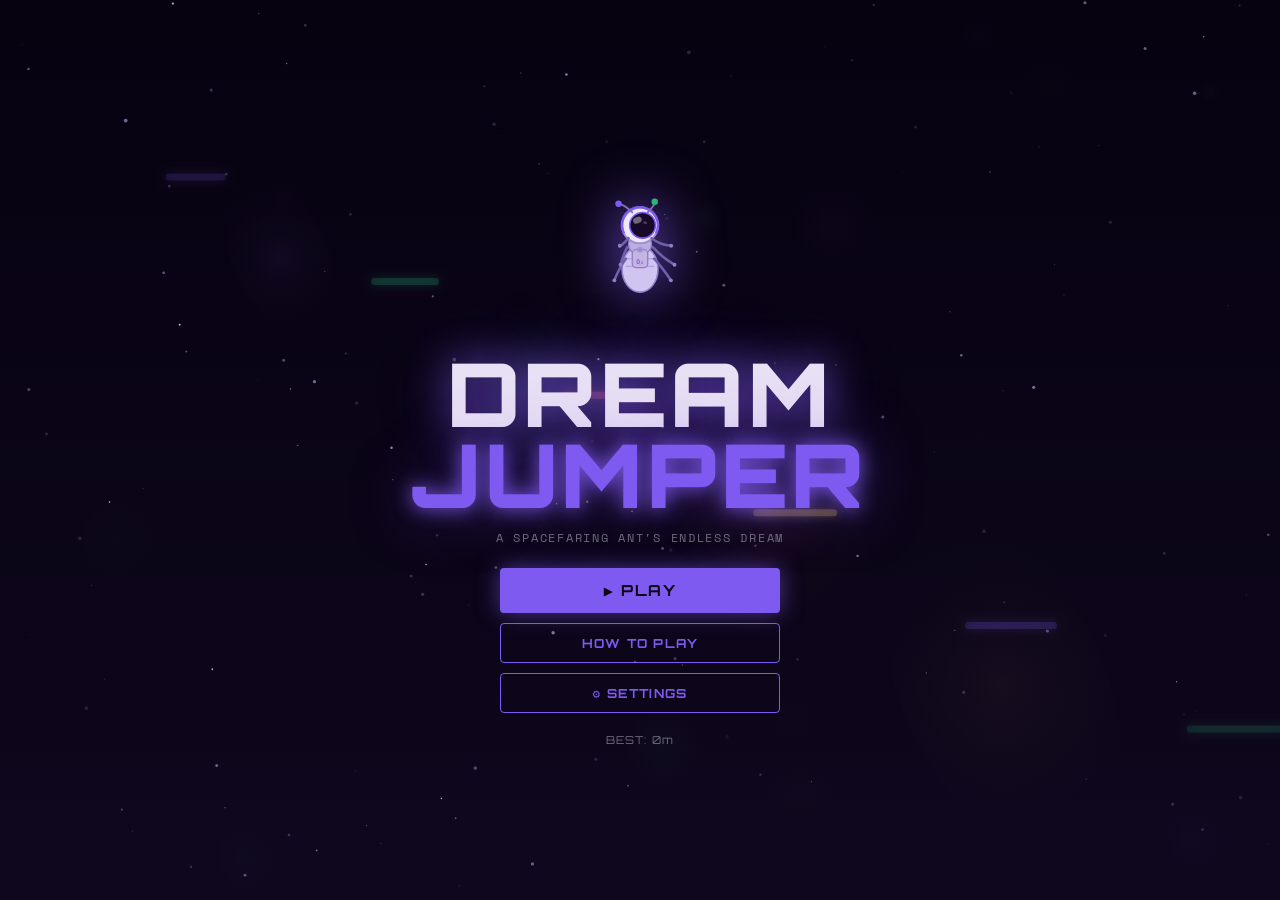
==== index.html @ a49acafc "added index Css and JS by dawinan and jhane" ====
<!DOCTYPE html>
<html lang="en">
<head>
  <meta charset="UTF-8" />
  <meta name="viewport" content="width=device-width, initial-scale=1.0" />
  <title>Dream Jumper</title>
  <link rel="preconnect" href="https://fonts.googleapis.com">
  <link rel="preconnect" href="https://fonts.gstatic.com" crossorigin>
  <link href="https://fonts.googleapis.com/css2?family=Orbitron:wght@400;700;900&family=Space+Mono:wght@400;700&display=swap" rel="stylesheet">
  <link rel="stylesheet" href="style.css">
</head>

<body>
  <!-- TITLE SCREEN -->
  <div id="title-screen" class="screen active">
    <canvas id="title-bg-canvas" class="bg-canvas"></canvas>
    <div class="title-content">
      <div class="ant-logo"><canvas id="logo-canvas" width="180" height="180"></canvas></div>
      <h1 class="game-title">DREAM<br><span>JUMPER</span></h1>
      <p class="subtitle">A spacefaring ant's endless dream</p>
      <div class="menu-btns">
        <button class="btn-play" id="btn-play">&#9654; PLAY</button>
        <button class="btn-secondary" id="btn-how">HOW TO PLAY</button>
        <button class="btn-secondary" id="btn-settings-title">&#9881; SETTINGS</button>
      </div>
      <div class="high-score-display">BEST: <span id="title-best">0</span>m</div>
    </div>
  </div>

  <!-- HOW TO PLAY -->
  <div id="how-screen" class="screen">
    <canvas class="bg-canvas" id="how-bg-canvas"></canvas>
    <div class="how-content">
      <h2>HOW TO PLAY</h2>
      <div class="instructions">
        <div class="inst-item"><span class="inst-key" id="display-left">&#8592; / A</span><span>Move Left</span></div>
        <div class="inst-item"><span class="inst-key" id="display-right">&#8594; / D</span><span>Move Right</span></div>
        <div class="inst-item"><span class="inst-key">AUTO</span><span>Bounces automatically on landing!</span></div>
        <div class="inst-sep">PLATFORMS</div>
        <div class="inst-plat dream-plat"><div class="plat-demo"></div><span>Normal &mdash; standard jump</span></div>
        <div class="inst-plat nightmare-plat"><div class="plat-demo"></div><span>Nightmare &mdash; disappears on land!</span></div>
        <div class="inst-plat glitch-plat"><div class="plat-demo"></div><span>Glitch &mdash; warps gravity!</span></div>
        <div class="inst-sep">PICK-UP ITEMS (floating above platforms)</div>
        <div class="inst-item"><span class="item-badge star-badge">&#9733; STAR</span><span>Massive bounce boost</span></div>
        <div class="inst-item"><span class="item-badge zap-badge">&#9889; ZAP</span><span>Shield from next glitch</span></div>
        <div class="inst-sep warn">&#9888; Beware the Shadow Boss below!</div>
      </div>
      <button class="btn-play" id="btn-back">&#8592; BACK</button>
    </div>
  </div>

  <!-- SETTINGS -->
  <div id="settings-screen" class="screen">
    <canvas class="bg-canvas" id="settings-bg-canvas"></canvas>
    <div class="settings-content">
      <h2>&#9881; SETTINGS</h2>
      <div class="settings-section">
        <div class="settings-title">AUDIO</div>
        <div class="settings-row"><span>Sound Effects</span><label class="toggle-wrap"><input type="checkbox" id="sfx-toggle" checked><span class="toggle-slider"></span></label></div>
        <div class="settings-row"><span>Volume</span><input type="range" id="volume-slider" min="0" max="100" value="70" class="range-slider"><span class="range-val" id="volume-val">70%</span></div>
      </div>
      <div class="settings-section">
        <div class="settings-title">KEYBINDS <span class="kb-sub">(click a button, then press a key)</span></div>
        <div class="settings-row"><span>Move Left</span><button class="keybind-btn" id="kb-left" data-action="left">&#8592; / A</button></div>
        <div class="settings-row"><span>Move Right</span><button class="keybind-btn" id="kb-right" data-action="right">&#8594; / D</button></div>
        <p class="keybind-hint" id="keybind-hint"></p>
      </div>
      <div class="settings-btns">
        <button class="btn-play" id="btn-settings-back">&#8592; BACK</button>
        <button class="btn-secondary" id="btn-settings-reset">RESET DEFAULTS</button>
      </div>
    </div>
  </div>

  <!-- GAME SCREEN -->
  <div id="game-screen" class="screen">
    <div class="hud">
      <div class="hud-left"><div class="hud-label">HEIGHT</div><div class="hud-val" id="hud-height">0m</div></div>
      <div class="hud-right"><div class="hud-label">SCORE</div><div class="hud-val" id="hud-score">0</div></div>
    </div>
    <canvas id="game-canvas"></canvas>
    <div class="glitch-overlay" id="glitch-overlay"></div>
    <div class="boss-vignette" id="boss-vignette"></div>
    <div class="glitch-text" id="glitch-text">GLITCH!</div>
    <div class="gravity-indicator" id="gravity-indicator">&#8593; GRAVITY FLIPPED</div>
    <div class="countdown-overlay" id="countdown-overlay"><div class="countdown-num" id="countdown-num">3</div></div>
    <div class="pause-overlay" id="pause-overlay">
      <div class="pause-box">
        <div class="pause-title">PAUSED</div>
        <button class="btn-play" id="btn-resume">&#9654; RESUME</button>
        <button class="btn-secondary" id="btn-pause-settings">&#9881; SETTINGS</button>
        <button class="btn-secondary" id="btn-pause-menu">&#8962; MAIN MENU</button>
      </div>
    </div>
    <button class="pause-btn" id="btn-pause">&#10073;&#10073;</button>
  </div>

  <!-- GAME OVER -->
  <div id="gameover-screen" class="screen">
    <canvas class="bg-canvas" id="go-bg-canvas"></canvas>
    <div class="gameover-content">
      <div class="go-ant-wrap"><canvas id="go-canvas" width="160" height="160"></canvas></div>
      <h2 class="go-title">CAUGHT!</h2>
      <p class="go-sub">The Shadow swallowed your dream</p>
      <div class="go-stats">
        <div class="go-stat"><div class="go-stat-label">HEIGHT</div><div class="go-stat-val" id="go-height">0m</div></div>
        <div class="go-stat"><div class="go-stat-label">SCORE</div><div class="go-stat-val" id="go-score">0</div></div>
        <div class="go-stat"><div class="go-stat-label">BEST</div><div class="go-stat-val" id="go-best">0m</div></div>
      </div>
      <div class="go-btns">
        <button class="btn-play" id="btn-retry">&#8635; RETRY</button>
        <button class="btn-secondary" id="btn-menu">&#8962; MENU</button>
      </div>
    </div>
  </div>
  
  <script src="game.js"></script>
</body>
</html>
---- style.css ----
/* DREAM JUMPER — style.css (Desktop Only) */

:root {
  --col-bg: #0a0614;
  --col-accent: #7f5af0;
  --col-accent2: #2cb67d;
  --col-coral: #ff6b6b;
  --col-amber: #ffd166;
  --col-text: #e8e0f5;
  --col-muted: #6e6a80;
  --col-dream: #7f5af0;
  --col-nightmare: #ff6b6b;
  --col-glitch: #ffd166;
  --font-display: 'Orbitron', monospace;
  --font-mono: 'Space Mono', monospace;
}

*,
*::before,
*::after {
  box-sizing: border-box;
  margin: 0;
  padding: 0;
}

html,
body {
  width: 100%;
  height: 100%;
  overflow: hidden;
  background: var(--col-bg);
  color: var(--col-text);
  font-family: var(--font-mono);
  user-select: none;
}

/* ── SCREENS ─────────────────────────────── */

.screen {
  position: fixed;
  inset: 0;
  display: flex;
  align-items: center;
  justify-content: center;
  opacity: 0;
  pointer-events: none;
  transition: opacity 0.35s ease;
  z-index: 1;
}

.screen.active {
  opacity: 1;
  pointer-events: all;
}

.bg-canvas {
  position: absolute;
  inset: 0;
  width: 100%;
  height: 100%;
  display: block;
  z-index: 0;
}

/* ── TITLE SCREEN ────────────────────────── */

.title-content {
  position: relative;
  z-index: 2;
  display: flex;
  flex-direction: column;
  align-items: center;
  gap: 14px;
  text-align: center;
  padding: 2rem;
}

.ant-logo {
  filter: drop-shadow(0 0 28px rgba(127, 90, 240, 0.9));
  animation: float 3s ease-in-out infinite;
}

.game-title {
  font-family: var(--font-display);
  font-size: clamp(3rem, 8vw, 5.5rem);
  font-weight: 900;
  line-height: 0.92;
  letter-spacing: 0.04em;
  color: var(--col-text);
  text-shadow: 0 0 40px rgba(127, 90, 240, 0.8), 0 0 80px rgba(127, 90, 240, 0.3);
}

.game-title span {
  color: var(--col-accent);
  text-shadow: 0 0 20px rgba(127, 90, 240, 1), 0 0 60px rgba(127, 90, 240, 0.5);
}

.subtitle {
  font-size: 0.72rem;
  color: var(--col-muted);
  letter-spacing: 0.15em;
  text-transform: uppercase;
}

.menu-btns {
  display: flex;
  flex-direction: column;
  gap: 10px;
  margin-top: 8px;
  width: 100%;
  max-width: 280px;
}

.high-score-display {
  font-family: var(--font-display);
  font-size: 0.68rem;
  color: var(--col-muted);
  letter-spacing: 0.1em;
  margin-top: 6px;
}

/* ── BUTTONS ─────────────────────────────── */

.btn-play {
  font-family: var(--font-display);
  font-size: 0.95rem;
  font-weight: 700;
  letter-spacing: 0.1em;
  color: var(--col-bg);
  background: var(--col-accent);
  border: none;
  border-radius: 4px;
  padding: 13px 32px;
  cursor: pointer;
  transition: all 0.18s ease;
  box-shadow: 0 0 22px rgba(127, 90, 240, 0.55);
}

.btn-play:hover {
  background: #9b77ff;
  transform: translateY(-2px);
  box-shadow: 0 0 36px rgba(127, 90, 240, 0.85);
}

.btn-play:active {
  transform: scale(0.97);
}

.btn-secondary {
  font-family: var(--font-display);
  font-size: 0.78rem;
  font-weight: 700;
  letter-spacing: 0.1em;
  color: var(--col-accent);
  background: transparent;
  border: 1.5px solid var(--col-accent);
  border-radius: 4px;
  padding: 11px 32px;
  cursor: pointer;
  transition: all 0.18s ease;
}

.btn-secondary:hover {
  background: rgba(127, 90, 240, 0.14);
  transform: translateY(-1px);
}

.btn-secondary:active {
  transform: scale(0.97);
}

/* ── HOW TO PLAY ─────────────────────────── */

.how-content {
  position: relative;
  z-index: 2;
  display: flex;
  flex-direction: column;
  align-items: center;
  gap: 16px;
  padding: 2rem;
  max-width: 440px;
  width: 100%;
}

.how-content h2 {
  font-family: var(--font-display);
  font-size: 1.4rem;
  letter-spacing: 0.1em;
  color: var(--col-accent);
}

.instructions {
  width: 100%;
  background: rgba(255, 255, 255, 0.04);
  border: 1px solid rgba(127, 90, 240, 0.2);
  border-radius: 8px;
  padding: 1.1rem;
  display: flex;
  flex-direction: column;
  gap: 9px;
}

.inst-item {
  display: flex;
  align-items: center;
  gap: 12px;
  font-size: 0.82rem;
  color: var(--col-text);
}

.inst-key {
  font-family: var(--font-display);
  font-size: 0.65rem;
  background: rgba(127, 90, 240, 0.2);
  border: 1px solid var(--col-accent);
  border-radius: 3px;
  padding: 3px 8px;
  min-width: 60px;
  text-align: center;
  color: var(--col-accent);
}

.inst-sep {
  font-family: var(--font-display);
  font-size: 0.62rem;
  letter-spacing: 0.12em;
  color: var(--col-muted);
  text-align: center;
  margin: 2px 0;
}

.inst-sep.warn {
  color: var(--col-coral);
}

.inst-plat {
  display: flex;
  align-items: center;
  gap: 12px;
  font-size: 0.82rem;
}

.inst-plat .plat-demo {
  width: 50px;
  height: 8px;
  border-radius: 4px;
  flex-shrink: 0;
}

.dream-plat .plat-demo {
  background: var(--col-dream);
  box-shadow: 0 0 8px var(--col-dream);
}

.nightmare-plat .plat-demo {
  background: var(--col-nightmare);
  box-shadow: 0 0 8px var(--col-nightmare);
}

.glitch-plat .plat-demo {
  background: repeating-linear-gradient(
    90deg,
    var(--col-glitch) 0 7px,
    var(--col-nightmare) 7px 14px
  );
}

.item-badge {
  font-family: var(--font-display);
  font-size: 0.6rem;
  padding: 3px 8px;
  border-radius: 3px;
  min-width: 60px;
  text-align: center;
  font-weight: 700;
}

.star-badge {
  background: rgba(255, 209, 102, 0.2);
  color: var(--col-amber);
  border: 1px solid var(--col-amber);
}

.zap-badge {
  background: rgba(127, 90, 240, 0.2);
  color: var(--col-accent);
  border: 1px solid var(--col-accent);
}

/* ── SETTINGS ────────────────────────────── */

.settings-content {
  position: relative;
  z-index: 2;
  display: flex;
  flex-direction: column;
  align-items: center;
  gap: 18px;
  padding: 2rem;
  max-width: 500px;
  width: 100%;
  max-height: 95vh;
  overflow-y: auto;
}

.settings-content::-webkit-scrollbar {
  width: 4px;
}

.settings-content::-webkit-scrollbar-thumb {
  background: var(--col-accent);
  border-radius: 2px;
}

.settings-content h2 {
  font-family: var(--font-display);
  font-size: 1.4rem;
  letter-spacing: 0.1em;
  color: var(--col-accent);
}

.settings-section {
  width: 100%;
  background: rgba(255, 255, 255, 0.04);
  border: 1px solid rgba(127, 90, 240, 0.18);
  border-radius: 8px;
  padding: 1rem 1.2rem;
  display: flex;
  flex-direction: column;
  gap: 10px;
}

.settings-title {
  font-family: var(--font-display);
  font-size: 0.62rem;
  letter-spacing: 0.12em;
  color: var(--col-muted);
  margin-bottom: 2px;
}

.kb-sub {
  font-family: var(--font-mono);
  font-size: 0.55rem;
  color: var(--col-muted);
  margin-left: 8px;
  text-transform: none;
  letter-spacing: 0;
}

.settings-row {
  display: flex;
  align-items: center;
  justify-content: space-between;
  gap: 12px;
  font-size: 0.83rem;
}

.toggle-wrap {
  position: relative;
  width: 44px;
  height: 24px;
  cursor: pointer;
  flex-shrink: 0;
}

.toggle-wrap input {
  opacity: 0;
  width: 0;
  height: 0;
}

.toggle-slider {
  position: absolute;
  inset: 0;
  background: rgba(255, 255, 255, 0.12);
  border-radius: 12px;
  transition: background 0.2s;
}

.toggle-slider::before {
  content: '';
  position: absolute;
  width: 18px;
  height: 18px;
  left: 3px;
  top: 3px;
  background: #888;
  border-radius: 50%;
  transition: transform 0.2s, background 0.2s;
}

.toggle-wrap input:checked + .toggle-slider {
  background: rgba(127, 90, 240, 0.35);
}

.toggle-wrap input:checked + .toggle-slider::before {
  transform: translateX(20px);
  background: var(--col-accent);
}

.range-slider {
  flex: 1;
  height: 4px;
  cursor: pointer;
  accent-color: var(--col-accent);
}

.range-val {
  font-family: var(--font-display);
  font-size: 0.7rem;
  color: var(--col-accent);
  min-width: 36px;
  text-align: right;
}

.keybind-btn {
  font-family: var(--font-display);
  font-size: 0.7rem;
  font-weight: 700;
  color: var(--col-accent);
  background: rgba(127, 90, 240, 0.1);
  border: 1.5px solid var(--col-accent);
  border-radius: 4px;
  padding: 6px 16px;
  cursor: pointer;
  min-width: 110px;
  text-align: center;
  transition: all 0.15s;
}

.keybind-btn:hover {
  background: rgba(127, 90, 240, 0.22);
}

.keybind-btn.listening {
  background: rgba(255, 209, 102, 0.15);
  border-color: var(--col-amber);
  color: var(--col-amber);
  animation: pulse-btn 0.6s ease infinite;
}

.keybind-hint {
  font-size: 0.7rem;
  color: var(--col-amber);
  text-align: center;
  min-height: 18px;
}

.settings-btns {
  display: flex;
  gap: 10px;
  width: 100%;
}

.settings-btns .btn-play,
.settings-btns .btn-secondary {
  flex: 1;
}

/* ── GAME SCREEN ─────────────────────────── */

#game-screen {
  background: var(--col-bg);
  padding: 0;
  overflow: hidden;
  /* skip fade-in so countdown overlay is visible immediately */
  transition: none;
}

#game-canvas {
  position: absolute;
  inset: 0;
  width: 100%;
  height: 100%;
  display: block;
}

.hud {
  position: absolute;
  top: 0;
  left: 0;
  right: 0;
  z-index: 10;
  display: flex;
  align-items: center;
  justify-content: space-between;
  padding: 12px 20px 10px;
  background: linear-gradient(to bottom, rgba(10, 6, 20, 0.92) 0%, transparent 100%);
}

.hud-left,
.hud-right {
  display: flex;
  flex-direction: column;
  gap: 2px;
}

.hud-right {
  align-items: flex-end;
}

.hud-label {
  font-family: var(--font-display);
  font-size: 0.52rem;
  letter-spacing: 0.12em;
  color: var(--col-muted);
}

.hud-val {
  font-family: var(--font-display);
  font-size: 1.1rem;
  font-weight: 700;
  color: var(--col-text);
}



.glitch-overlay {
  position: absolute;
  inset: 0;
  z-index: 8;
  pointer-events: none;
  opacity: 0;
  background: repeating-linear-gradient(
    0deg,
    transparent,
    transparent 2px,
    rgba(255, 209, 102, 0.03) 2px,
    rgba(255, 209, 102, 0.03) 4px
  );
  transition: opacity 0.1s;
}

.glitch-overlay.active {
  opacity: 1;
  animation: glitch-scanlines 0.08s steps(1) infinite;
}

.boss-vignette {
  position: absolute;
  inset: 0;
  z-index: 7;
  pointer-events: none;
  opacity: 0;
  background: radial-gradient(ellipse at 50% 110%, rgba(255, 107, 107, 0.5) 0%, transparent 60%);
  transition: opacity 0.3s ease;
}

.glitch-text {
  position: absolute;
  top: 50%;
  left: 50%;
  transform: translate(-50%, -50%);
  font-family: var(--font-display);
  font-size: 2.2rem;
  font-weight: 900;
  color: var(--col-glitch);
  letter-spacing: 0.2em;
  z-index: 9;
  pointer-events: none;
  opacity: 0;
  text-shadow: 0 0 20px var(--col-glitch);
  transition: opacity 0.2s;
}

.glitch-text.show {
  opacity: 1;
  animation: glitch-jitter 0.15s ease infinite;
}

.gravity-indicator {
  position: absolute;
  top: 70px;
  left: 50%;
  transform: translateX(-50%);
  font-family: var(--font-display);
  font-size: 0.75rem;
  letter-spacing: 0.1em;
  color: var(--col-accent);
  z-index: 9;
  pointer-events: none;
  opacity: 0;
  background: rgba(127, 90, 240, 0.15);
  border: 1px solid rgba(127, 90, 240, 0.4);
  padding: 5px 14px;
  border-radius: 4px;
  transition: opacity 0.2s;
}

.gravity-indicator.show {
  opacity: 1;
}

/* ── COUNTDOWN ───────────────────────────── */

.countdown-overlay {
  position: absolute;
  inset: 0;
  z-index: 20;
  display: flex;
  align-items: center;
  justify-content: center;
  background: rgba(10, 6, 20, 0.75);
  opacity: 0;
  pointer-events: none;
  transition: opacity 0.3s;
}

.countdown-overlay.active {
  opacity: 1;
  pointer-events: all;
}

.countdown-num {
  font-family: var(--font-display);
  font-weight: 900;
  font-size: 14rem;
  color: var(--col-accent);
  text-shadow:
    0 0 60px rgba(127, 90, 240, 0.9),
    0 0 120px rgba(127, 90, 240, 0.4);
}

.countdown-num.pop {
  animation: countdown-pop 0.85s ease-out forwards;
}

/* ── PAUSE ───────────────────────────────── */

.pause-overlay {
  position: absolute;
  inset: 0;
  z-index: 25;
  display: flex;
  align-items: center;
  justify-content: center;
  background: rgba(10, 6, 20, 0.82);
  opacity: 0;
  pointer-events: none;
  transition: opacity 0.25s;
}

.pause-overlay.active {
  opacity: 1;
  pointer-events: all;
}

.pause-box {
  display: flex;
  flex-direction: column;
  align-items: center;
  gap: 12px;
  padding: 2.5rem;
  background: rgba(255, 255, 255, 0.04);
  border: 1px solid rgba(127, 90, 240, 0.25);
  border-radius: 12px;
  min-width: 260px;
}

.pause-title {
  font-family: var(--font-display);
  font-size: 2rem;
  font-weight: 900;
  color: var(--col-accent);
  letter-spacing: 0.12em;
  margin-bottom: 8px;
  text-shadow: 0 0 30px rgba(127, 90, 240, 0.7);
}

.pause-btn {
  position: absolute;
  top: 12px;
  right: 16px;
  z-index: 11;
  font-family: var(--font-display);
  font-size: 0.85rem;
  font-weight: 700;
  color: var(--col-muted);
  background: transparent;
  border: 1px solid rgba(255, 255, 255, 0.15);
  border-radius: 4px;
  padding: 6px 10px;
  cursor: pointer;
  transition: all 0.15s;
}

.pause-btn:hover {
  color: var(--col-text);
  border-color: var(--col-accent);
}

.pause-box .btn-play,
.pause-box .btn-secondary {
  width: 100%;
}

/* ── GAME OVER ───────────────────────────── */

.gameover-content {
  position: relative;
  z-index: 2;
  display: flex;
  flex-direction: column;
  align-items: center;
  gap: 12px;
  padding: 2rem;
  max-width: 360px;
  text-align: center;
}

.go-ant-wrap {
  filter: drop-shadow(0 0 20px rgba(255, 107, 107, 0.7));
  animation: float 2.5s ease-in-out infinite;
}

.go-title {
  font-family: var(--font-display);
  font-size: 2.4rem;
  font-weight: 900;
  letter-spacing: 0.08em;
  color: var(--col-coral);
  text-shadow: 0 0 30px rgba(255, 107, 107, 0.7);
}

.go-sub {
  font-size: 0.78rem;
  color: var(--col-muted);
  letter-spacing: 0.05em;
}

.go-stats {
  display: grid;
  grid-template-columns: repeat(3, 1fr);
  gap: 10px;
  width: 100%;
  margin: 6px 0;
}

.go-stat {
  background: rgba(255, 255, 255, 0.04);
  border: 1px solid rgba(127, 90, 240, 0.2);
  border-radius: 6px;
  padding: 10px 6px;
}

.go-stat-label {
  font-family: var(--font-display);
  font-size: 0.5rem;
  letter-spacing: 0.1em;
  color: var(--col-muted);
  margin-bottom: 4px;
}

.go-stat-val {
  font-family: var(--font-display);
  font-size: 1.15rem;
  font-weight: 700;
  color: var(--col-text);
}

.go-btns {
  display: flex;
  gap: 10px;
  width: 100%;
}

.go-btns .btn-play,
.go-btns .btn-secondary {
  flex: 1;
}

/* ── ANIMATIONS ──────────────────────────── */

@keyframes float {
  0%, 100% { transform: translateY(0); }
  50%       { transform: translateY(-10px); }
}

@keyframes glitch-scanlines {
  0%   { background-position: 0 0; }
  50%  { background-position: 0 4px; }
}

@keyframes glitch-jitter {
  0%   { transform: translate(-50%, -50%) skewX(0deg); }
  25%  { transform: translate(-48%, -50%) skewX(-3deg); }
  75%  { transform: translate(-52%, -50%) skewX(3deg); }
  100% { transform: translate(-50%, -50%) skewX(0deg); }
}

@keyframes countdown-pop {
  0%   { transform: scale(1.4); opacity: 1; }
  70%  { transform: scale(0.95); opacity: 1; }
  100% { transform: scale(0.8); opacity: 0; }
}

@keyframes pulse-btn {
  0%, 100% { opacity: 1; }
  50%       { opacity: 0.55; }
}
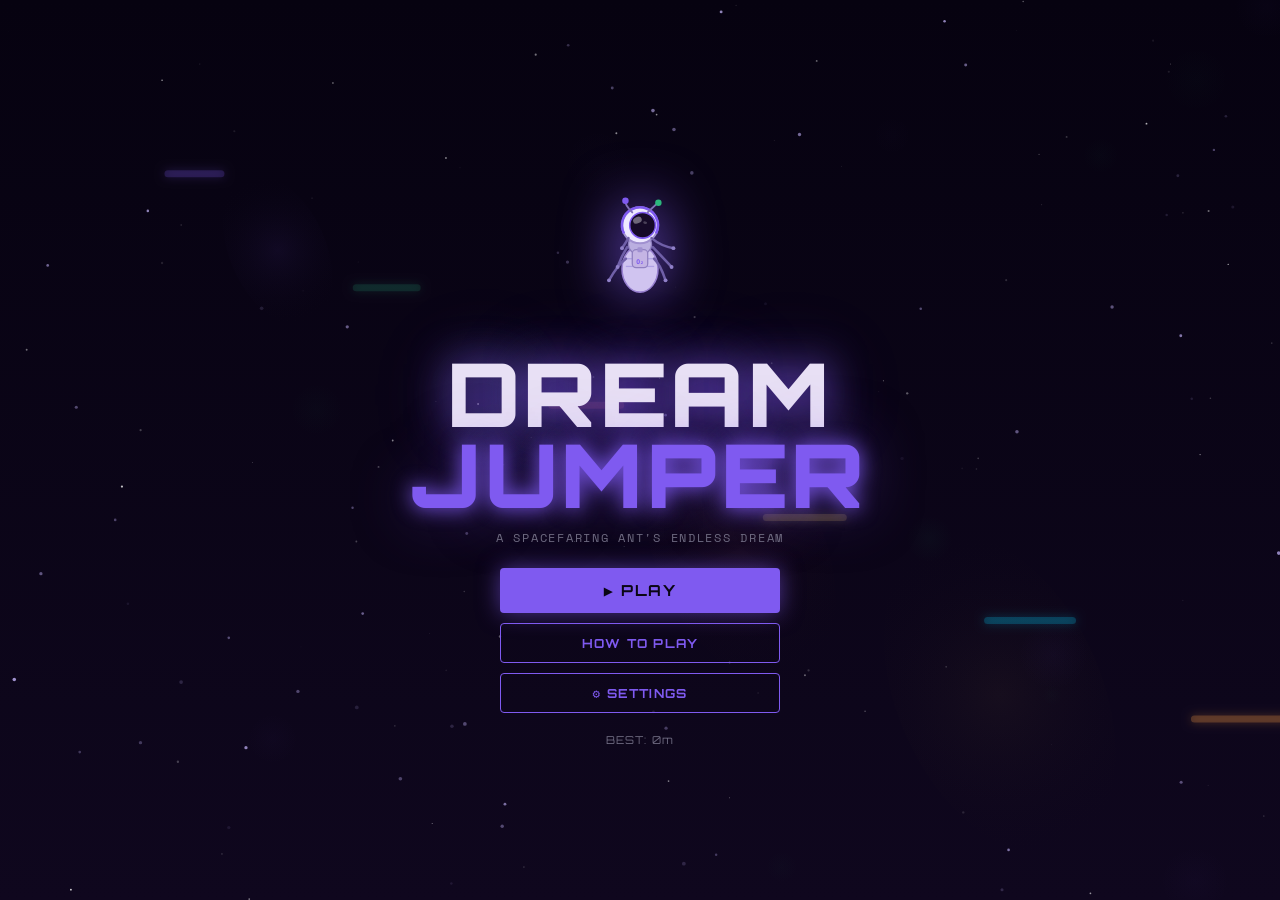
==== commit c38895de: "Updated files by Dawinan" ====
--- a/index.html
+++ b/index.html
@@ -40,9 +40,14 @@
         <div class="inst-plat dream-plat"><div class="plat-demo"></div><span>Normal &mdash; standard jump</span></div>
         <div class="inst-plat nightmare-plat"><div class="plat-demo"></div><span>Nightmare &mdash; disappears on land!</span></div>
         <div class="inst-plat glitch-plat"><div class="plat-demo"></div><span>Glitch &mdash; warps gravity!</span></div>
+        <div class="inst-plat moving-plat"><div class="plat-demo"></div><span>Moving &mdash; slides side to side</span></div>
+        <div class="inst-plat spring-plat"><div class="plat-demo"></div><span>Spring &mdash; mega bounce!</span></div>
+        <div class="inst-plat ice-plat"><div class="plat-demo"></div><span>Ice &mdash; slippery landing!</span></div>
         <div class="inst-sep">PICK-UP ITEMS (floating above platforms)</div>
         <div class="inst-item"><span class="item-badge star-badge">&#9733; STAR</span><span>Massive bounce boost</span></div>
         <div class="inst-item"><span class="item-badge zap-badge">&#9889; ZAP</span><span>Shield from next glitch</span></div>
+        <div class="inst-item"><span class="item-badge" style="background:rgba(255,107,107,0.2);color:#ff6b6b;border:1px solid #ff6b6b;">&#128293; BOOST</span><span>Speed boost for 5 seconds</span></div>
+        <div class="inst-item"><span class="item-badge" style="background:rgba(249,199,79,0.2);color:#f9c74f;border:1px solid #f9c74f;">&#36; COIN</span><span>+15 score, chain for combos!</span></div>
         <div class="inst-sep warn">&#9888; Beware the Shadow Boss below!</div>
       </div>
       <button class="btn-play" id="btn-back">&#8592; BACK</button>
--- a/style.css
+++ b/style.css
@@ -266,6 +266,27 @@
   );
 }
 
+.moving-plat .plat-demo {
+  background: #00d4ff;
+  box-shadow: 0 0 8px #00d4ff;
+  animation: slide-demo 1.5s ease-in-out infinite alternate;
+}
+
+.spring-plat .plat-demo {
+  background: #ff9f43;
+  box-shadow: 0 0 8px #ff9f43;
+}
+
+.ice-plat .plat-demo {
+  background: linear-gradient(90deg, #a8edea, #c8f8fc);
+  box-shadow: 0 0 8px #a8edea;
+}
+
+@keyframes slide-demo {
+  0%   { transform: translateX(-8px); }
+  100% { transform: translateX(8px); }
+}
+
 .item-badge {
   font-family: var(--font-display);
   font-size: 0.6rem;
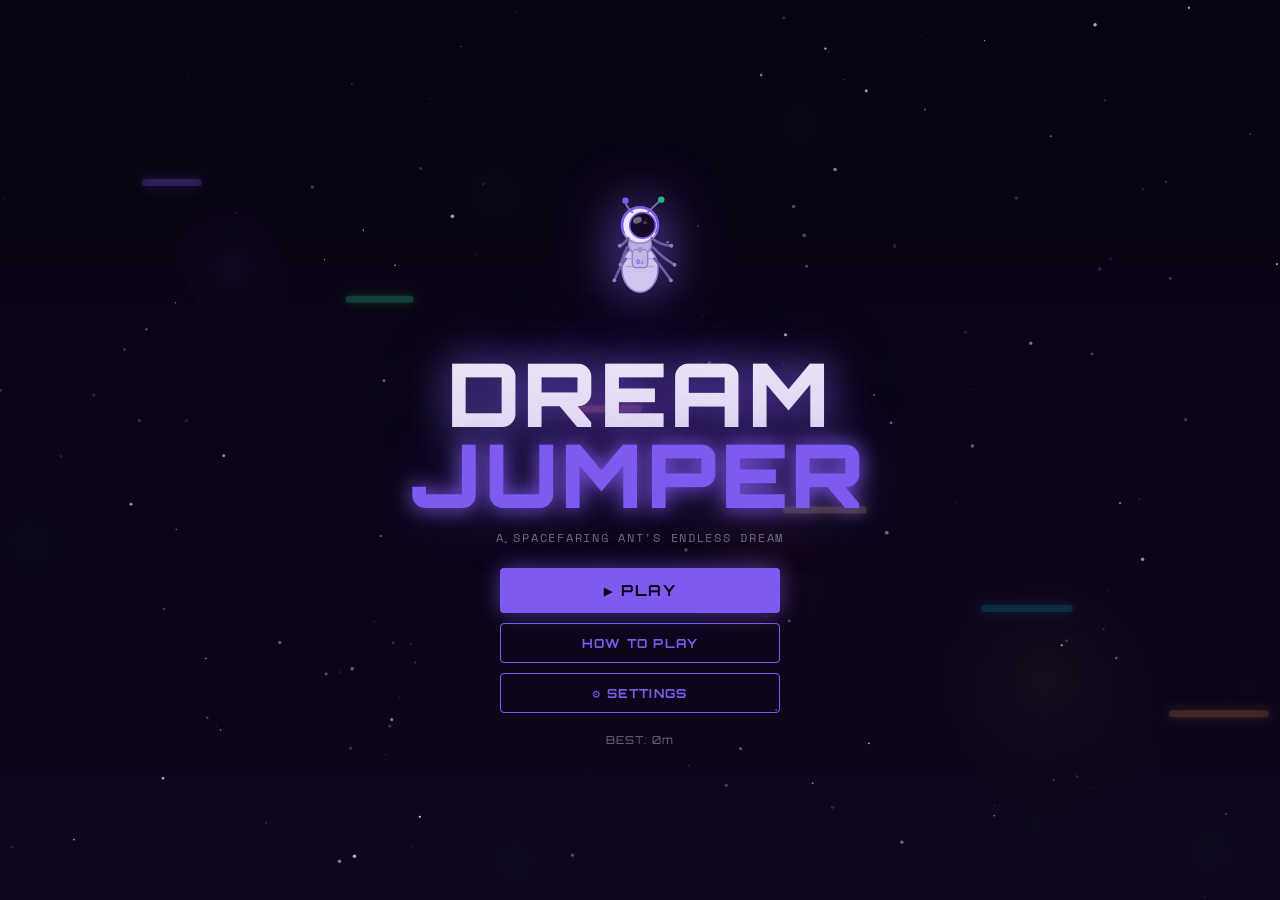
==== commit 90db50db: "Updated all Files by Dawinan and Sadicon" ====
--- a/index.html
+++ b/index.html
@@ -7,7 +7,7 @@
   <link rel="preconnect" href="https://fonts.googleapis.com">
   <link rel="preconnect" href="https://fonts.gstatic.com" crossorigin>
   <link href="https://fonts.googleapis.com/css2?family=Orbitron:wght@400;700;900&family=Space+Mono:wght@400;700&display=swap" rel="stylesheet">
-  <link rel="stylesheet" href="style.css">
+  <link rel="stylesheet" href="CSS/style.css">
 </head>
 
 <body>
@@ -118,7 +118,7 @@
       </div>
     </div>
   </div>
-  
-  <script src="game.js"></script>
+
+  <script src="JS/game.js"></script>
 </body>
 </html>
--- a/CSS/style.css
+++ b/CSS/style.css
@@ -0,0 +1,834 @@
+/* DREAM JUMPER — style.css (Desktop Only) */
+
+:root {
+  --col-bg: #0a0614;
+  --col-accent: #7f5af0;
+  --col-accent2: #2cb67d;
+  --col-coral: #ff6b6b;
+  --col-amber: #ffd166;
+  --col-text: #e8e0f5;
+  --col-muted: #6e6a80;
+  --col-dream: #7f5af0;
+  --col-nightmare: #ff6b6b;
+  --col-glitch: #ffd166;
+  --font-display: 'Orbitron', monospace;
+  --font-mono: 'Space Mono', monospace;
+}
+
+*,
+*::before,
+*::after {
+  box-sizing: border-box;
+  margin: 0;
+  padding: 0;
+}
+
+html,
+body {
+  width: 100%;
+  height: 100%;
+  overflow: hidden;
+  background: var(--col-bg);
+  color: var(--col-text);
+  font-family: var(--font-mono);
+  user-select: none;
+}
+
+/* ── SCREENS ─────────────────────────────── */
+
+.screen {
+  position: fixed;
+  inset: 0;
+  display: flex;
+  align-items: center;
+  justify-content: center;
+  opacity: 0;
+  pointer-events: none;
+  transition: opacity 0.35s ease;
+  z-index: 1;
+}
+
+.screen.active {
+  opacity: 1;
+  pointer-events: all;
+}
+
+.bg-canvas {
+  position: absolute;
+  inset: 0;
+  width: 100%;
+  height: 100%;
+  display: block;
+  z-index: 0;
+}
+
+/* ── TITLE SCREEN ────────────────────────── */
+
+.title-content {
+  position: relative;
+  z-index: 2;
+  display: flex;
+  flex-direction: column;
+  align-items: center;
+  gap: 14px;
+  text-align: center;
+  padding: 2rem;
+}
+
+.ant-logo {
+  filter: drop-shadow(0 0 28px rgba(127, 90, 240, 0.9));
+  animation: float 3s ease-in-out infinite;
+}
+
+.game-title {
+  font-family: var(--font-display);
+  font-size: clamp(3rem, 8vw, 5.5rem);
+  font-weight: 900;
+  line-height: 0.92;
+  letter-spacing: 0.04em;
+  color: var(--col-text);
+  text-shadow: 0 0 40px rgba(127, 90, 240, 0.8), 0 0 80px rgba(127, 90, 240, 0.3);
+}
+
+.game-title span {
+  color: var(--col-accent);
+  text-shadow: 0 0 20px rgba(127, 90, 240, 1), 0 0 60px rgba(127, 90, 240, 0.5);
+}
+
+.subtitle {
+  font-size: 0.72rem;
+  color: var(--col-muted);
+  letter-spacing: 0.15em;
+  text-transform: uppercase;
+}
+
+.menu-btns {
+  display: flex;
+  flex-direction: column;
+  gap: 10px;
+  margin-top: 8px;
+  width: 100%;
+  max-width: 280px;
+}
+
+.high-score-display {
+  font-family: var(--font-display);
+  font-size: 0.68rem;
+  color: var(--col-muted);
+  letter-spacing: 0.1em;
+  margin-top: 6px;
+}
+
+/* ── BUTTONS ─────────────────────────────── */
+
+.btn-play {
+  font-family: var(--font-display);
+  font-size: 0.95rem;
+  font-weight: 700;
+  letter-spacing: 0.1em;
+  color: var(--col-bg);
+  background: var(--col-accent);
+  border: none;
+  border-radius: 4px;
+  padding: 13px 32px;
+  cursor: pointer;
+  transition: all 0.18s ease;
+  box-shadow: 0 0 22px rgba(127, 90, 240, 0.55);
+}
+
+.btn-play:hover {
+  background: #9b77ff;
+  transform: translateY(-2px);
+  box-shadow: 0 0 36px rgba(127, 90, 240, 0.85);
+}
+
+.btn-play:active {
+  transform: scale(0.97);
+}
+
+.btn-secondary {
+  font-family: var(--font-display);
+  font-size: 0.78rem;
+  font-weight: 700;
+  letter-spacing: 0.1em;
+  color: var(--col-accent);
+  background: transparent;
+  border: 1.5px solid var(--col-accent);
+  border-radius: 4px;
+  padding: 11px 32px;
+  cursor: pointer;
+  transition: all 0.18s ease;
+}
+
+.btn-secondary:hover {
+  background: rgba(127, 90, 240, 0.14);
+  transform: translateY(-1px);
+}
+
+.btn-secondary:active {
+  transform: scale(0.97);
+}
+
+/* ── HOW TO PLAY ─────────────────────────── */
+
+.how-content {
+  position: relative;
+  z-index: 2;
+  display: flex;
+  flex-direction: column;
+  align-items: center;
+  gap: 16px;
+  padding: 2rem;
+  max-width: 440px;
+  width: 100%;
+}
+
+.how-content h2 {
+  font-family: var(--font-display);
+  font-size: 1.4rem;
+  letter-spacing: 0.1em;
+  color: var(--col-accent);
+}
+
+.instructions {
+  width: 100%;
+  background: rgba(255, 255, 255, 0.04);
+  border: 1px solid rgba(127, 90, 240, 0.2);
+  border-radius: 8px;
+  padding: 1.1rem;
+  display: flex;
+  flex-direction: column;
+  gap: 9px;
+}
+
+.inst-item {
+  display: flex;
+  align-items: center;
+  gap: 12px;
+  font-size: 0.82rem;
+  color: var(--col-text);
+}
+
+.inst-key {
+  font-family: var(--font-display);
+  font-size: 0.65rem;
+  background: rgba(127, 90, 240, 0.2);
+  border: 1px solid var(--col-accent);
+  border-radius: 3px;
+  padding: 3px 8px;
+  min-width: 60px;
+  text-align: center;
+  color: var(--col-accent);
+}
+
+.inst-sep {
+  font-family: var(--font-display);
+  font-size: 0.62rem;
+  letter-spacing: 0.12em;
+  color: var(--col-muted);
+  text-align: center;
+  margin: 2px 0;
+}
+
+.inst-sep.warn {
+  color: var(--col-coral);
+}
+
+.inst-plat {
+  display: flex;
+  align-items: center;
+  gap: 12px;
+  font-size: 0.82rem;
+}
+
+.inst-plat .plat-demo {
+  width: 50px;
+  height: 8px;
+  border-radius: 4px;
+  flex-shrink: 0;
+}
+
+.dream-plat .plat-demo {
+  background: var(--col-dream);
+  box-shadow: 0 0 8px var(--col-dream);
+}
+
+.nightmare-plat .plat-demo {
+  background: var(--col-nightmare);
+  box-shadow: 0 0 8px var(--col-nightmare);
+}
+
+.glitch-plat .plat-demo {
+  background: linear-gradient(180deg, #ffe066 0%, var(--col-glitch) 45%, #aa7700 100%);
+  box-shadow: 0 0 10px rgba(255, 209, 102, 0.7), 0 4px 8px rgba(0, 0, 0, 0.5);
+  position: relative;
+}
+.glitch-plat .plat-demo::after {
+  content: '';
+  position: absolute;
+  top: 1px;
+  left: 6px;
+  right: 6px;
+  height: 3px;
+  border-radius: 2px;
+  background: rgba(255, 255, 255, 0.38);
+}
+
+.moving-plat .plat-demo {
+  background: #00d4ff;
+  box-shadow: 0 0 8px #00d4ff;
+  animation: slide-demo 1.5s ease-in-out infinite alternate;
+}
+
+.spring-plat .plat-demo {
+  background: #ff9f43;
+  box-shadow: 0 0 8px #ff9f43;
+}
+
+.ice-plat .plat-demo {
+  background: linear-gradient(90deg, #a8edea, #c8f8fc);
+  box-shadow: 0 0 8px #a8edea;
+}
+
+@keyframes slide-demo {
+  0%   { transform: translateX(-8px); }
+  100% { transform: translateX(8px); }
+}
+
+.item-badge {
+  font-family: var(--font-display);
+  font-size: 0.6rem;
+  padding: 3px 8px;
+  border-radius: 3px;
+  min-width: 60px;
+  text-align: center;
+  font-weight: 700;
+}
+
+.star-badge {
+  background: rgba(255, 209, 102, 0.2);
+  color: var(--col-amber);
+  border: 1px solid var(--col-amber);
+}
+
+.zap-badge {
+  background: rgba(127, 90, 240, 0.2);
+  color: var(--col-accent);
+  border: 1px solid var(--col-accent);
+}
+
+/* ── SETTINGS ────────────────────────────── */
+
+.settings-content {
+  position: relative;
+  z-index: 2;
+  display: flex;
+  flex-direction: column;
+  align-items: center;
+  gap: 18px;
+  padding: 2rem;
+  max-width: 500px;
+  width: 100%;
+  max-height: 95vh;
+  overflow-y: auto;
+}
+
+.settings-content::-webkit-scrollbar {
+  width: 4px;
+}
+
+.settings-content::-webkit-scrollbar-thumb {
+  background: var(--col-accent);
+  border-radius: 2px;
+}
+
+.settings-content h2 {
+  font-family: var(--font-display);
+  font-size: 1.4rem;
+  letter-spacing: 0.1em;
+  color: var(--col-accent);
+}
+
+.settings-section {
+  width: 100%;
+  background: rgba(255, 255, 255, 0.04);
+  border: 1px solid rgba(127, 90, 240, 0.18);
+  border-radius: 8px;
+  padding: 1rem 1.2rem;
+  display: flex;
+  flex-direction: column;
+  gap: 10px;
+}
+
+.settings-title {
+  font-family: var(--font-display);
+  font-size: 0.62rem;
+  letter-spacing: 0.12em;
+  color: var(--col-muted);
+  margin-bottom: 2px;
+}
+
+.kb-sub {
+  font-family: var(--font-mono);
+  font-size: 0.55rem;
+  color: var(--col-muted);
+  margin-left: 8px;
+  text-transform: none;
+  letter-spacing: 0;
+}
+
+.settings-row {
+  display: flex;
+  align-items: center;
+  justify-content: space-between;
+  gap: 12px;
+  font-size: 0.83rem;
+}
+
+.toggle-wrap {
+  position: relative;
+  width: 44px;
+  height: 24px;
+  cursor: pointer;
+  flex-shrink: 0;
+}
+
+.toggle-wrap input {
+  opacity: 0;
+  width: 0;
+  height: 0;
+}
+
+.toggle-slider {
+  position: absolute;
+  inset: 0;
+  background: rgba(255, 255, 255, 0.12);
+  border-radius: 12px;
+  transition: background 0.2s;
+}
+
+.toggle-slider::before {
+  content: '';
+  position: absolute;
+  width: 18px;
+  height: 18px;
+  left: 3px;
+  top: 3px;
+  background: #888;
+  border-radius: 50%;
+  transition: transform 0.2s, background 0.2s;
+}
+
+.toggle-wrap input:checked + .toggle-slider {
+  background: rgba(127, 90, 240, 0.35);
+}
+
+.toggle-wrap input:checked + .toggle-slider::before {
+  transform: translateX(20px);
+  background: var(--col-accent);
+}
+
+.range-slider {
+  flex: 1;
+  height: 4px;
+  cursor: pointer;
+  accent-color: var(--col-accent);
+}
+
+.range-val {
+  font-family: var(--font-display);
+  font-size: 0.7rem;
+  color: var(--col-accent);
+  min-width: 36px;
+  text-align: right;
+}
+
+.keybind-btn {
+  font-family: var(--font-display);
+  font-size: 0.7rem;
+  font-weight: 700;
+  color: var(--col-accent);
+  background: rgba(127, 90, 240, 0.1);
+  border: 1.5px solid var(--col-accent);
+  border-radius: 4px;
+  padding: 6px 16px;
+  cursor: pointer;
+  min-width: 110px;
+  text-align: center;
+  transition: all 0.15s;
+}
+
+.keybind-btn:hover {
+  background: rgba(127, 90, 240, 0.22);
+}
+
+.keybind-btn.listening {
+  background: rgba(255, 209, 102, 0.15);
+  border-color: var(--col-amber);
+  color: var(--col-amber);
+  animation: pulse-btn 0.6s ease infinite;
+}
+
+.keybind-hint {
+  font-size: 0.7rem;
+  color: var(--col-amber);
+  text-align: center;
+  min-height: 18px;
+}
+
+.settings-btns {
+  display: flex;
+  gap: 10px;
+  width: 100%;
+}
+
+.settings-btns .btn-play,
+.settings-btns .btn-secondary {
+  flex: 1;
+}
+
+/* ── GAME SCREEN ─────────────────────────── */
+
+#game-screen {
+  background: var(--col-bg);
+  padding: 0;
+  overflow: hidden;
+  /* skip fade-in so countdown overlay is visible immediately */
+  transition: none;
+}
+
+#game-canvas {
+  position: absolute;
+  inset: 0;
+  width: 100%;
+  height: 100%;
+  display: block;
+}
+
+/* ── HUD ─────────────────────────────────── */
+/* FIX: Added right padding so SCORE doesn't overlap the pause button.
+   The pause button is ~52px wide + 16px right offset = ~68px needed.
+   We give the HUD 80px right padding to clear it comfortably. */
+.hud {
+  position: absolute;
+  top: 0;
+  left: 0;
+  right: 0;
+  z-index: 10;
+  display: flex;
+  align-items: center;
+  justify-content: space-between;
+  padding: 12px 80px 10px 20px; /* right padding increased from 20px → 80px */
+  background: linear-gradient(to bottom, rgba(10, 6, 20, 0.92) 0%, transparent 100%);
+}
+
+.hud-left,
+.hud-right {
+  display: flex;
+  flex-direction: column;
+  gap: 2px;
+}
+
+.hud-right {
+  align-items: flex-end;
+}
+
+.hud-label {
+  font-family: var(--font-display);
+  font-size: 0.52rem;
+  letter-spacing: 0.12em;
+  color: var(--col-muted);
+}
+
+.hud-val {
+  font-family: var(--font-display);
+  font-size: 1.1rem;
+  font-weight: 700;
+  color: var(--col-text);
+}
+
+.glitch-overlay {
+  position: absolute;
+  inset: 0;
+  z-index: 8;
+  pointer-events: none;
+  opacity: 0;
+  background: repeating-linear-gradient(
+    0deg,
+    transparent,
+    transparent 2px,
+    rgba(255, 209, 102, 0.03) 2px,
+    rgba(255, 209, 102, 0.03) 4px
+  );
+  transition: opacity 0.1s;
+}
+
+.glitch-overlay.active {
+  opacity: 1;
+  animation: glitch-scanlines 0.08s steps(1) infinite;
+}
+
+.boss-vignette {
+  position: absolute;
+  inset: 0;
+  z-index: 7;
+  pointer-events: none;
+  opacity: 0;
+  background: radial-gradient(ellipse at 50% 110%, rgba(255, 107, 107, 0.5) 0%, transparent 60%);
+  transition: opacity 0.3s ease;
+}
+
+.glitch-text {
+  position: absolute;
+  top: 50%;
+  left: 50%;
+  transform: translate(-50%, -50%);
+  font-family: var(--font-display);
+  font-size: 2.2rem;
+  font-weight: 900;
+  color: var(--col-glitch);
+  letter-spacing: 0.2em;
+  z-index: 9;
+  pointer-events: none;
+  opacity: 0;
+  text-shadow: 0 0 20px var(--col-glitch);
+  transition: opacity 0.2s;
+}
+
+.glitch-text.show {
+  opacity: 1;
+  animation: glitch-jitter 0.15s ease infinite;
+}
+
+.gravity-indicator {
+  position: absolute;
+  top: 70px;
+  left: 50%;
+  transform: translateX(-50%);
+  font-family: var(--font-display);
+  font-size: 0.75rem;
+  letter-spacing: 0.1em;
+  color: var(--col-accent);
+  z-index: 9;
+  pointer-events: none;
+  opacity: 0;
+  background: rgba(127, 90, 240, 0.15);
+  border: 1px solid rgba(127, 90, 240, 0.4);
+  padding: 5px 14px;
+  border-radius: 4px;
+  transition: opacity 0.2s;
+}
+
+.gravity-indicator.show {
+  opacity: 1;
+}
+
+/* ── COUNTDOWN ───────────────────────────── */
+
+.countdown-overlay {
+  position: absolute;
+  inset: 0;
+  z-index: 20;
+  display: flex;
+  align-items: center;
+  justify-content: center;
+  background: rgba(10, 6, 20, 0.75);
+  opacity: 0;
+  pointer-events: none;
+  transition: opacity 0.3s;
+}
+
+.countdown-overlay.active {
+  opacity: 1;
+  pointer-events: all;
+}
+
+.countdown-num {
+  font-family: var(--font-display);
+  font-weight: 900;
+  font-size: 14rem;
+  color: var(--col-accent);
+  text-shadow:
+    0 0 60px rgba(127, 90, 240, 0.9),
+    0 0 120px rgba(127, 90, 240, 0.4);
+}
+
+.countdown-num.pop {
+  animation: countdown-pop 0.85s ease-out forwards;
+}
+
+/* ── PAUSE ───────────────────────────────── */
+
+.pause-overlay {
+  position: absolute;
+  inset: 0;
+  z-index: 25;
+  display: flex;
+  align-items: center;
+  justify-content: center;
+  background: rgba(10, 6, 20, 0.82);
+  opacity: 0;
+  pointer-events: none;
+  transition: opacity 0.25s;
+}
+
+.pause-overlay.active {
+  opacity: 1;
+  pointer-events: all;
+}
+
+.pause-box {
+  display: flex;
+  flex-direction: column;
+  align-items: center;
+  gap: 12px;
+  padding: 2.5rem;
+  background: rgba(255, 255, 255, 0.04);
+  border: 1px solid rgba(127, 90, 240, 0.25);
+  border-radius: 12px;
+  min-width: 260px;
+}
+
+.pause-title {
+  font-family: var(--font-display);
+  font-size: 2rem;
+  font-weight: 900;
+  color: var(--col-accent);
+  letter-spacing: 0.12em;
+  margin-bottom: 8px;
+  text-shadow: 0 0 30px rgba(127, 90, 240, 0.7);
+}
+
+/* FIX: Pause button repositioned to top-center to avoid overlapping
+   the SCORE display which sits in the top-right of the HUD. */
+.pause-btn {
+  position: absolute;
+  top: 12px;
+  right: 16px;   /* stays right, but HUD now has right padding to clear it */
+  z-index: 11;
+  font-family: var(--font-display);
+  font-size: 0.85rem;
+  font-weight: 700;
+  color: var(--col-muted);
+  background: transparent;
+  border: 1px solid rgba(255, 255, 255, 0.15);
+  border-radius: 4px;
+  padding: 6px 10px;
+  cursor: pointer;
+  transition: all 0.15s;
+}
+
+.pause-btn:hover {
+  color: var(--col-text);
+  border-color: var(--col-accent);
+}
+
+.pause-box .btn-play,
+.pause-box .btn-secondary {
+  width: 100%;
+}
+
+/* ── GAME OVER ───────────────────────────── */
+
+.gameover-content {
+  position: relative;
+  z-index: 2;
+  display: flex;
+  flex-direction: column;
+  align-items: center;
+  gap: 12px;
+  padding: 2rem;
+  max-width: 360px;
+  text-align: center;
+}
+
+.go-ant-wrap {
+  filter: drop-shadow(0 0 20px rgba(255, 107, 107, 0.7));
+  animation: float 2.5s ease-in-out infinite;
+}
+
+.go-title {
+  font-family: var(--font-display);
+  font-size: 2.4rem;
+  font-weight: 900;
+  letter-spacing: 0.08em;
+  color: var(--col-coral);
+  text-shadow: 0 0 30px rgba(255, 107, 107, 0.7);
+}
+
+.go-sub {
+  font-size: 0.78rem;
+  color: var(--col-muted);
+  letter-spacing: 0.05em;
+}
+
+.go-stats {
+  display: grid;
+  grid-template-columns: repeat(3, 1fr);
+  gap: 10px;
+  width: 100%;
+  margin: 6px 0;
+}
+
+.go-stat {
+  background: rgba(255, 255, 255, 0.04);
+  border: 1px solid rgba(127, 90, 240, 0.2);
+  border-radius: 6px;
+  padding: 10px 6px;
+}
+
+.go-stat-label {
+  font-family: var(--font-display);
+  font-size: 0.5rem;
+  letter-spacing: 0.1em;
+  color: var(--col-muted);
+  margin-bottom: 4px;
+}
+
+.go-stat-val {
+  font-family: var(--font-display);
+  font-size: 1.15rem;
+  font-weight: 700;
+  color: var(--col-text);
+}
+
+.go-btns {
+  display: flex;
+  gap: 10px;
+  width: 100%;
+}
+
+.go-btns .btn-play,
+.go-btns .btn-secondary {
+  flex: 1;
+}
+
+/* ── ANIMATIONS ──────────────────────────── */
+
+@keyframes float {
+  0%, 100% { transform: translateY(0); }
+  50%       { transform: translateY(-10px); }
+}
+
+@keyframes glitch-scanlines {
+  0%   { background-position: 0 0; }
+  50%  { background-position: 0 4px; }
+}
+
+@keyframes glitch-jitter {
+  0%   { transform: translate(-50%, -50%) skewX(0deg); }
+  25%  { transform: translate(-48%, -50%) skewX(-3deg); }
+  75%  { transform: translate(-52%, -50%) skewX(3deg); }
+  100% { transform: translate(-50%, -50%) skewX(0deg); }
+}
+
+@keyframes countdown-pop {
+  0%   { transform: scale(1.4); opacity: 1; }
+  70%  { transform: scale(0.95); opacity: 1; }
+  100% { transform: scale(0.8); opacity: 0; }
+}
+
+@keyframes pulse-btn {
+  0%, 100% { opacity: 1; }
+  50%       { opacity: 0.55; }
+}
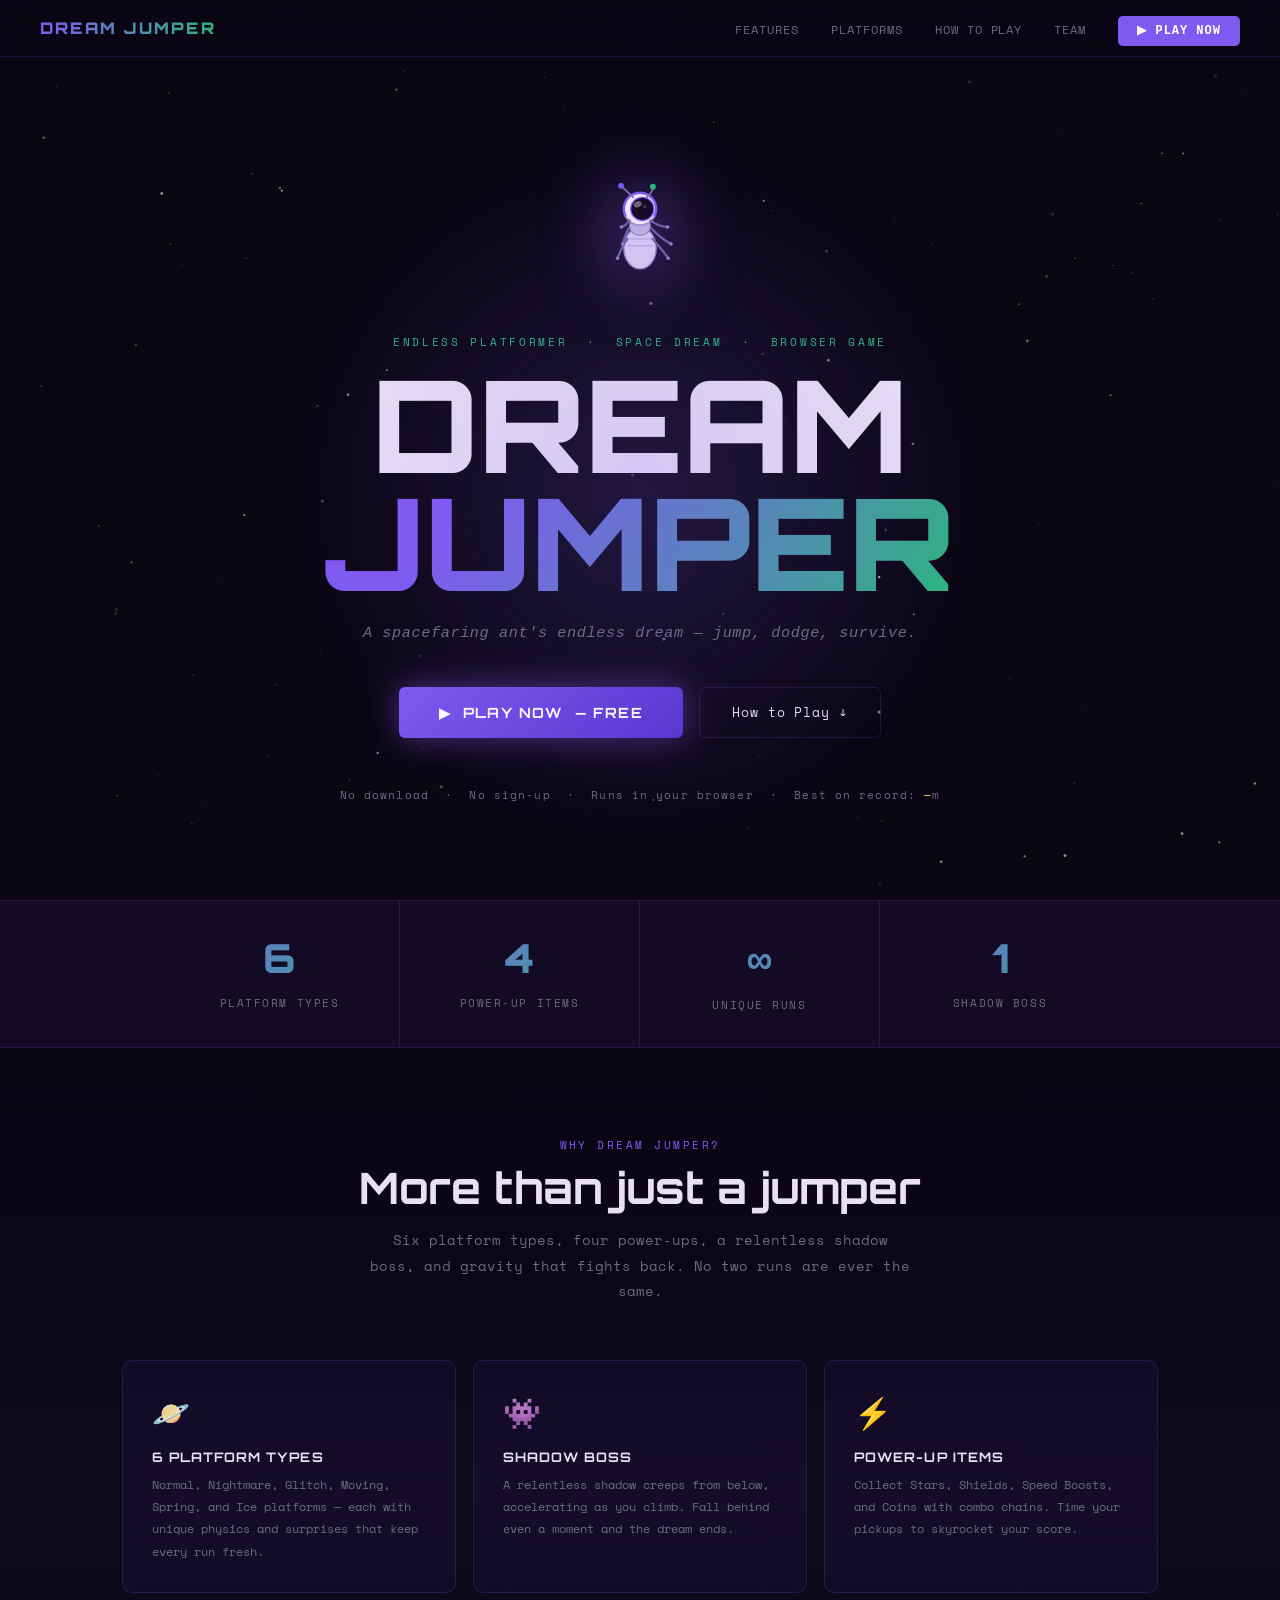
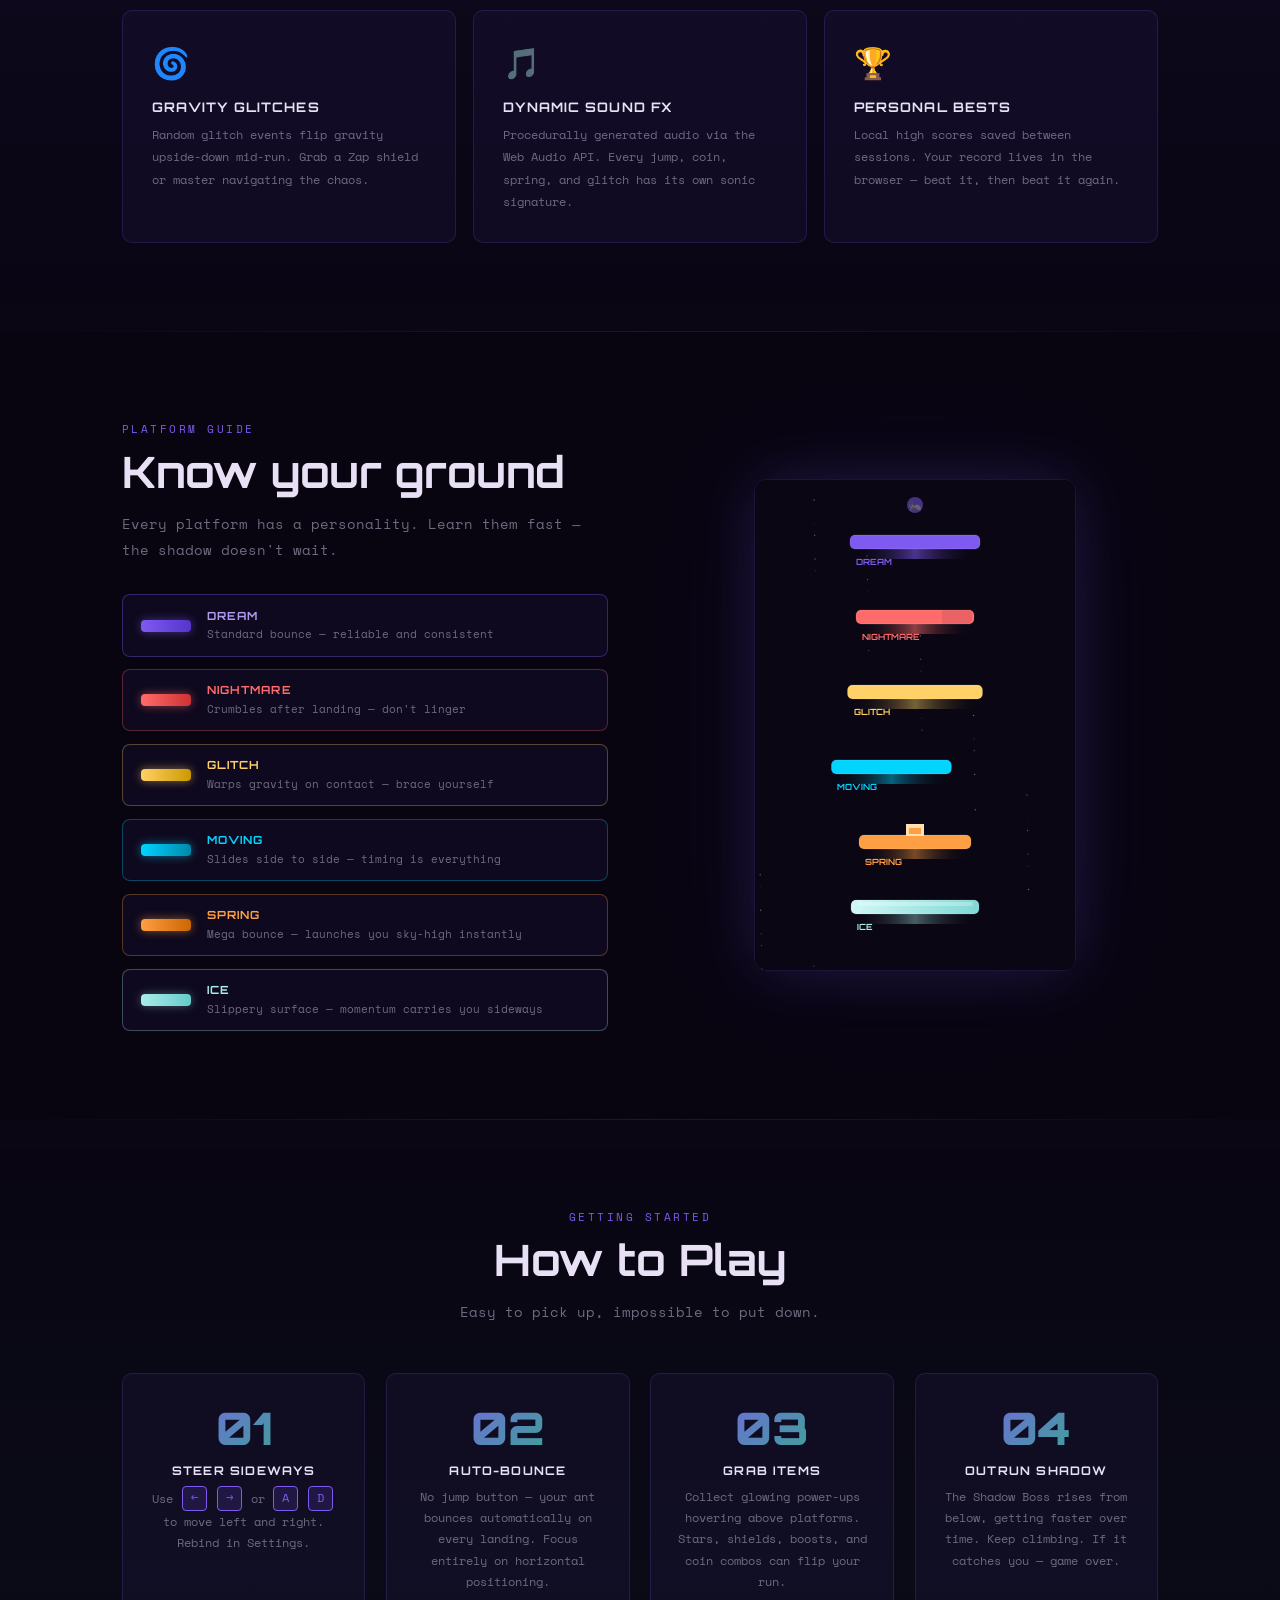
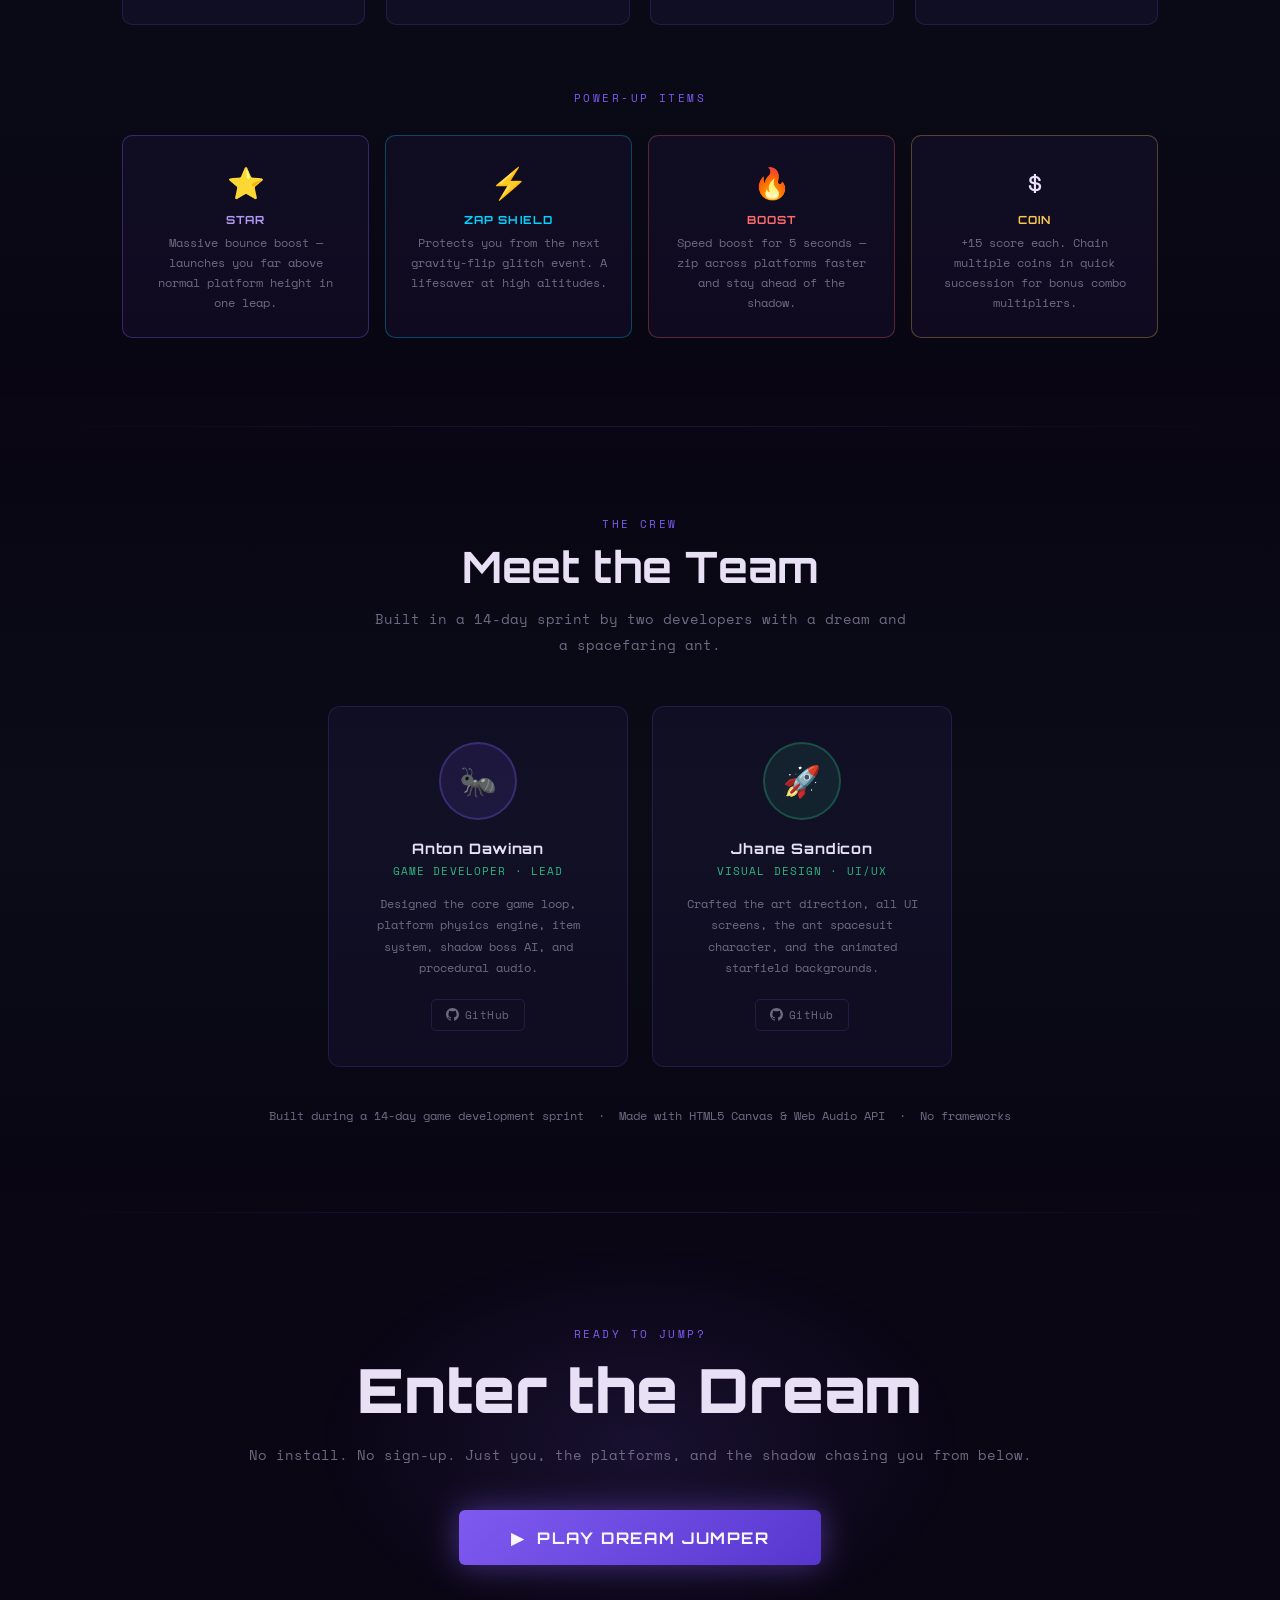
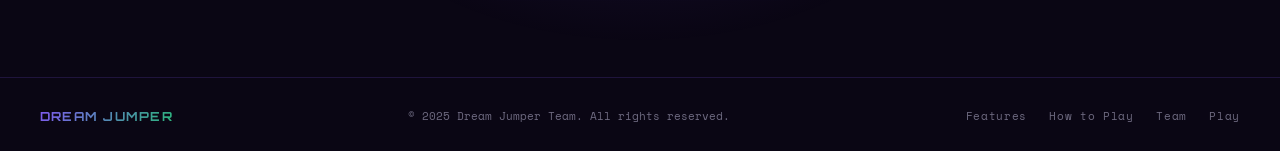
==== commit dc4a8633: "Updated Files by Dawinan and Sadicon" ====
--- a/index.html
+++ b/index.html
@@ -3,122 +3,273 @@
 <head>
   <meta charset="UTF-8" />
   <meta name="viewport" content="width=device-width, initial-scale=1.0" />
-  <title>Dream Jumper</title>
+  <title>Dream Jumper — A Spacefaring Ant's Endless Dream</title>
   <link rel="preconnect" href="https://fonts.googleapis.com">
   <link rel="preconnect" href="https://fonts.gstatic.com" crossorigin>
-  <link href="https://fonts.googleapis.com/css2?family=Orbitron:wght@400;700;900&family=Space+Mono:wght@400;700&display=swap" rel="stylesheet">
+  <link href="https://fonts.googleapis.com/css2?family=Orbitron:wght@400;700;900&family=Space+Mono:ital,wght@0,400;0,700;1,400&display=swap" rel="stylesheet">
   <link rel="stylesheet" href="CSS/style.css">
 </head>
-
 <body>
-  <!-- TITLE SCREEN -->
-  <div id="title-screen" class="screen active">
-    <canvas id="title-bg-canvas" class="bg-canvas"></canvas>
-    <div class="title-content">
-      <div class="ant-logo"><canvas id="logo-canvas" width="180" height="180"></canvas></div>
-      <h1 class="game-title">DREAM<br><span>JUMPER</span></h1>
-      <p class="subtitle">A spacefaring ant's endless dream</p>
-      <div class="menu-btns">
-        <button class="btn-play" id="btn-play">&#9654; PLAY</button>
-        <button class="btn-secondary" id="btn-how">HOW TO PLAY</button>
-        <button class="btn-secondary" id="btn-settings-title">&#9881; SETTINGS</button>
-      </div>
-      <div class="high-score-display">BEST: <span id="title-best">0</span>m</div>
-    </div>
-  </div>
-
-  <!-- HOW TO PLAY -->
-  <div id="how-screen" class="screen">
-    <canvas class="bg-canvas" id="how-bg-canvas"></canvas>
-    <div class="how-content">
-      <h2>HOW TO PLAY</h2>
-      <div class="instructions">
-        <div class="inst-item"><span class="inst-key" id="display-left">&#8592; / A</span><span>Move Left</span></div>
-        <div class="inst-item"><span class="inst-key" id="display-right">&#8594; / D</span><span>Move Right</span></div>
-        <div class="inst-item"><span class="inst-key">AUTO</span><span>Bounces automatically on landing!</span></div>
-        <div class="inst-sep">PLATFORMS</div>
-        <div class="inst-plat dream-plat"><div class="plat-demo"></div><span>Normal &mdash; standard jump</span></div>
-        <div class="inst-plat nightmare-plat"><div class="plat-demo"></div><span>Nightmare &mdash; disappears on land!</span></div>
-        <div class="inst-plat glitch-plat"><div class="plat-demo"></div><span>Glitch &mdash; warps gravity!</span></div>
-        <div class="inst-plat moving-plat"><div class="plat-demo"></div><span>Moving &mdash; slides side to side</span></div>
-        <div class="inst-plat spring-plat"><div class="plat-demo"></div><span>Spring &mdash; mega bounce!</span></div>
-        <div class="inst-plat ice-plat"><div class="plat-demo"></div><span>Ice &mdash; slippery landing!</span></div>
-        <div class="inst-sep">PICK-UP ITEMS (floating above platforms)</div>
-        <div class="inst-item"><span class="item-badge star-badge">&#9733; STAR</span><span>Massive bounce boost</span></div>
-        <div class="inst-item"><span class="item-badge zap-badge">&#9889; ZAP</span><span>Shield from next glitch</span></div>
-        <div class="inst-item"><span class="item-badge" style="background:rgba(255,107,107,0.2);color:#ff6b6b;border:1px solid #ff6b6b;">&#128293; BOOST</span><span>Speed boost for 5 seconds</span></div>
-        <div class="inst-item"><span class="item-badge" style="background:rgba(249,199,79,0.2);color:#f9c74f;border:1px solid #f9c74f;">&#36; COIN</span><span>+15 score, chain for combos!</span></div>
-        <div class="inst-sep warn">&#9888; Beware the Shadow Boss below!</div>
-      </div>
-      <button class="btn-play" id="btn-back">&#8592; BACK</button>
-    </div>
-  </div>
-
-  <!-- SETTINGS -->
-  <div id="settings-screen" class="screen">
-    <canvas class="bg-canvas" id="settings-bg-canvas"></canvas>
-    <div class="settings-content">
-      <h2>&#9881; SETTINGS</h2>
-      <div class="settings-section">
-        <div class="settings-title">AUDIO</div>
-        <div class="settings-row"><span>Sound Effects</span><label class="toggle-wrap"><input type="checkbox" id="sfx-toggle" checked><span class="toggle-slider"></span></label></div>
-        <div class="settings-row"><span>Volume</span><input type="range" id="volume-slider" min="0" max="100" value="70" class="range-slider"><span class="range-val" id="volume-val">70%</span></div>
-      </div>
-      <div class="settings-section">
-        <div class="settings-title">KEYBINDS <span class="kb-sub">(click a button, then press a key)</span></div>
-        <div class="settings-row"><span>Move Left</span><button class="keybind-btn" id="kb-left" data-action="left">&#8592; / A</button></div>
-        <div class="settings-row"><span>Move Right</span><button class="keybind-btn" id="kb-right" data-action="right">&#8594; / D</button></div>
-        <p class="keybind-hint" id="keybind-hint"></p>
-      </div>
-      <div class="settings-btns">
-        <button class="btn-play" id="btn-settings-back">&#8592; BACK</button>
-        <button class="btn-secondary" id="btn-settings-reset">RESET DEFAULTS</button>
-      </div>
-    </div>
-  </div>
-
-  <!-- GAME SCREEN -->
-  <div id="game-screen" class="screen">
-    <div class="hud">
-      <div class="hud-left"><div class="hud-label">HEIGHT</div><div class="hud-val" id="hud-height">0m</div></div>
-      <div class="hud-right"><div class="hud-label">SCORE</div><div class="hud-val" id="hud-score">0</div></div>
-    </div>
-    <canvas id="game-canvas"></canvas>
-    <div class="glitch-overlay" id="glitch-overlay"></div>
-    <div class="boss-vignette" id="boss-vignette"></div>
-    <div class="glitch-text" id="glitch-text">GLITCH!</div>
-    <div class="gravity-indicator" id="gravity-indicator">&#8593; GRAVITY FLIPPED</div>
-    <div class="countdown-overlay" id="countdown-overlay"><div class="countdown-num" id="countdown-num">3</div></div>
-    <div class="pause-overlay" id="pause-overlay">
-      <div class="pause-box">
-        <div class="pause-title">PAUSED</div>
-        <button class="btn-play" id="btn-resume">&#9654; RESUME</button>
-        <button class="btn-secondary" id="btn-pause-settings">&#9881; SETTINGS</button>
-        <button class="btn-secondary" id="btn-pause-menu">&#8962; MAIN MENU</button>
-      </div>
-    </div>
-    <button class="pause-btn" id="btn-pause">&#10073;&#10073;</button>
-  </div>
-
-  <!-- GAME OVER -->
-  <div id="gameover-screen" class="screen">
-    <canvas class="bg-canvas" id="go-bg-canvas"></canvas>
-    <div class="gameover-content">
-      <div class="go-ant-wrap"><canvas id="go-canvas" width="160" height="160"></canvas></div>
-      <h2 class="go-title">CAUGHT!</h2>
-      <p class="go-sub">The Shadow swallowed your dream</p>
-      <div class="go-stats">
-        <div class="go-stat"><div class="go-stat-label">HEIGHT</div><div class="go-stat-val" id="go-height">0m</div></div>
-        <div class="go-stat"><div class="go-stat-label">SCORE</div><div class="go-stat-val" id="go-score">0</div></div>
-        <div class="go-stat"><div class="go-stat-label">BEST</div><div class="go-stat-val" id="go-best">0m</div></div>
-      </div>
-      <div class="go-btns">
-        <button class="btn-play" id="btn-retry">&#8635; RETRY</button>
-        <button class="btn-secondary" id="btn-menu">&#8962; MENU</button>
-      </div>
-    </div>
-  </div>
-
-  <script src="JS/game.js"></script>
+
+<canvas id="star-canvas"></canvas>
+
+<!-- ══ NAV ══ -->
+<nav>
+  <a href="#" class="nav-logo">DREAM JUMPER</a>
+  <button class="nav-hamburger" id="hamburger" aria-label="Menu">
+    <span></span><span></span><span></span>
+  </button>
+  <ul class="nav-links" id="nav-links">
+    <li><a href="#features">Features</a></li>
+    <li><a href="#platforms">Platforms</a></li>
+    <li><a href="#how-to-play">How to Play</a></li>
+    <li><a href="#team">Team</a></li>
+    <li><a href="landing.html" class="nav-cta">▶ Play Now</a></li>
+  </ul>
+</nav>
+
+<!-- ══ HERO ══ -->
+<section class="hero">
+  <div class="hero-glow"></div>
+  <div class="hero-ant-wrap">
+    <canvas id="hero-ant" width="150" height="150"></canvas>
+  </div>
+  <p class="hero-eyebrow">Endless Platformer &nbsp;·&nbsp; Space Dream &nbsp;·&nbsp; Browser Game</p>
+  <h1 class="hero-title">
+    <span class="t1">DREAM</span>
+    <span class="t2">JUMPER</span>
+  </h1>
+  <p class="hero-sub">A spacefaring ant's endless dream — jump, dodge, survive.</p>
+  <div class="hero-btns">
+    <a href="landing.html" class="btn-primary">▶ &nbsp;PLAY NOW &nbsp;— FREE</a>
+    <a href="#how-to-play" class="btn-ghost">How to Play ↓</a>
+  </div>
+  <p class="hero-meta">No download &nbsp;·&nbsp; No sign-up &nbsp;·&nbsp; Runs in your browser &nbsp;·&nbsp; Best on record: <span id="hero-best">—</span>m</p>
+</section>
+
+<!-- ══ STATS BAR ══ -->
+<div class="stats-bar">
+  <div class="stat-item reveal"><span class="stat-num">6</span><span class="stat-label">Platform Types</span></div>
+  <div class="stat-item reveal d1"><span class="stat-num">4</span><span class="stat-label">Power-Up Items</span></div>
+  <div class="stat-item reveal d2"><span class="stat-num">∞</span><span class="stat-label">Unique Runs</span></div>
+  <div class="stat-item reveal d3"><span class="stat-num">1</span><span class="stat-label">Shadow Boss</span></div>
+</div>
+
+<!-- ══ FEATURES ══ -->
+<section id="features">
+  <div class="section-inner">
+    <div class="features-header reveal">
+      <p class="section-label">Why Dream Jumper?</p>
+      <h2 class="section-title">More than just a jumper</h2>
+      <p class="section-desc">Six platform types, four power-ups, a relentless shadow boss, and gravity that fights back. No two runs are ever the same.</p>
+    </div>
+    <div class="features-grid">
+      <div class="feat-card reveal d1">
+        <span class="feat-icon">🪐</span>
+        <div class="feat-title">6 PLATFORM TYPES</div>
+        <p class="feat-desc">Normal, Nightmare, Glitch, Moving, Spring, and Ice platforms — each with unique physics and surprises that keep every run fresh.</p>
+      </div>
+      <div class="feat-card reveal d2">
+        <span class="feat-icon">👾</span>
+        <div class="feat-title">SHADOW BOSS</div>
+        <p class="feat-desc">A relentless shadow creeps from below, accelerating as you climb. Fall behind even a moment and the dream ends.</p>
+      </div>
+      <div class="feat-card reveal d3">
+        <span class="feat-icon">⚡</span>
+        <div class="feat-title">POWER-UP ITEMS</div>
+        <p class="feat-desc">Collect Stars, Shields, Speed Boosts, and Coins with combo chains. Time your pickups to skyrocket your score.</p>
+      </div>
+      <div class="feat-card reveal d1">
+        <span class="feat-icon">🌀</span>
+        <div class="feat-title">GRAVITY GLITCHES</div>
+        <p class="feat-desc">Random glitch events flip gravity upside-down mid-run. Grab a Zap shield or master navigating the chaos.</p>
+      </div>
+      <div class="feat-card reveal d2">
+        <span class="feat-icon">🎵</span>
+        <div class="feat-title">DYNAMIC SOUND FX</div>
+        <p class="feat-desc">Procedurally generated audio via the Web Audio API. Every jump, coin, spring, and glitch has its own sonic signature.</p>
+      </div>
+      <div class="feat-card reveal d3">
+        <span class="feat-icon">🏆</span>
+        <div class="feat-title">PERSONAL BESTS</div>
+        <p class="feat-desc">Local high scores saved between sessions. Your record lives in the browser — beat it, then beat it again.</p>
+      </div>
+    </div>
+  </div>
+</section>
+
+<div class="divider"></div>
+
+<!-- ══ PLATFORMS ══ -->
+<section id="platforms">
+  <div class="section-inner">
+    <div class="plat-layout">
+      <div class="reveal">
+        <p class="section-label">Platform Guide</p>
+        <h2 class="section-title">Know your ground</h2>
+        <p class="section-desc">Every platform has a personality. Learn them fast — the shadow doesn't wait.</p>
+        <div class="plat-list">
+          <div class="plat-row" style="border-color:rgba(127,90,240,0.35)">
+            <div class="plat-swatch" style="background:linear-gradient(90deg,#7f5af0,#5535cc);box-shadow:0 0 10px rgba(127,90,240,0.5)"></div>
+            <div><div class="plat-name" style="color:#b09af0">DREAM</div><div class="plat-desc">Standard bounce — reliable and consistent</div></div>
+          </div>
+          <div class="plat-row" style="border-color:rgba(255,107,107,0.3)">
+            <div class="plat-swatch" style="background:linear-gradient(90deg,#ff6b6b,#cc3333);box-shadow:0 0 10px rgba(255,107,107,0.5)"></div>
+            <div><div class="plat-name" style="color:#ff6b6b">NIGHTMARE</div><div class="plat-desc">Crumbles after landing — don't linger</div></div>
+          </div>
+          <div class="plat-row" style="border-color:rgba(255,209,102,0.3)">
+            <div class="plat-swatch" style="background:linear-gradient(90deg,#ffd166,#cc9900);box-shadow:0 0 10px rgba(255,209,102,0.5)"></div>
+            <div><div class="plat-name" style="color:#ffd166">GLITCH</div><div class="plat-desc">Warps gravity on contact — brace yourself</div></div>
+          </div>
+          <div class="plat-row" style="border-color:rgba(0,212,255,0.3)">
+            <div class="plat-swatch" style="background:linear-gradient(90deg,#00d4ff,#0088aa);box-shadow:0 0 10px rgba(0,212,255,0.5)"></div>
+            <div><div class="plat-name" style="color:#00d4ff">MOVING</div><div class="plat-desc">Slides side to side — timing is everything</div></div>
+          </div>
+          <div class="plat-row" style="border-color:rgba(255,159,67,0.3)">
+            <div class="plat-swatch" style="background:linear-gradient(90deg,#ff9f43,#cc6600);box-shadow:0 0 10px rgba(255,159,67,0.5)"></div>
+            <div><div class="plat-name" style="color:#ff9f43">SPRING</div><div class="plat-desc">Mega bounce — launches you sky-high instantly</div></div>
+          </div>
+          <div class="plat-row" style="border-color:rgba(168,237,234,0.3)">
+            <div class="plat-swatch" style="background:linear-gradient(90deg,#a8edea,#66cccc);box-shadow:0 0 10px rgba(168,237,234,0.35)"></div>
+            <div><div class="plat-name" style="color:#a8edea">ICE</div><div class="plat-desc">Slippery surface — momentum carries you sideways</div></div>
+          </div>
+        </div>
+      </div>
+      <div id="plat-canvas-wrap" class="reveal d2">
+        <canvas id="plat-canvas" width="320" height="490"></canvas>
+      </div>
+    </div>
+  </div>
+</section>
+
+<div class="divider"></div>
+
+<!-- ══ HOW TO PLAY ══ -->
+<section id="how-to-play">
+  <div class="section-inner">
+    <div class="how-header reveal">
+      <p class="section-label">Getting Started</p>
+      <h2 class="section-title">How to Play</h2>
+      <p class="section-desc">Easy to pick up, impossible to put down.</p>
+    </div>
+    <div class="how-grid">
+      <div class="how-step reveal d1">
+        <div class="how-num">01</div>
+        <div class="how-title">STEER SIDEWAYS</div>
+        <p class="how-desc">Use <span class="key">←</span> <span class="key">→</span> or <span class="key">A</span> <span class="key">D</span> to move left and right. Rebind in Settings.</p>
+      </div>
+      <div class="how-step reveal d2">
+        <div class="how-num">02</div>
+        <div class="how-title">AUTO-BOUNCE</div>
+        <p class="how-desc">No jump button — your ant bounces automatically on every landing. Focus entirely on horizontal positioning.</p>
+      </div>
+      <div class="how-step reveal d3">
+        <div class="how-num">03</div>
+        <div class="how-title">GRAB ITEMS</div>
+        <p class="how-desc">Collect glowing power-ups hovering above platforms. Stars, shields, boosts, and coin combos can flip your run.</p>
+      </div>
+      <div class="how-step reveal d4">
+        <div class="how-num">04</div>
+        <div class="how-title">OUTRUN SHADOW</div>
+        <p class="how-desc">The Shadow Boss rises from below, getting faster over time. Keep climbing. If it catches you — game over.</p>
+      </div>
+    </div>
+
+    <!-- Items -->
+    <div class="items-header reveal">
+      <p class="section-label">Power-Up Items</p>
+    </div>
+    <div class="items-grid">
+      <div class="item-card reveal d1" style="border-color:rgba(127,90,240,0.35)">
+        <span class="item-icon">⭐</span>
+        <div class="item-name" style="color:#b09af0">STAR</div>
+        <p class="item-desc">Massive bounce boost — launches you far above normal platform height in one leap.</p>
+      </div>
+      <div class="item-card reveal d2" style="border-color:rgba(0,212,255,0.3)">
+        <span class="item-icon">⚡</span>
+        <div class="item-name" style="color:#00d4ff">ZAP SHIELD</div>
+        <p class="item-desc">Protects you from the next gravity-flip glitch event. A lifesaver at high altitudes.</p>
+      </div>
+      <div class="item-card reveal d3" style="border-color:rgba(255,107,107,0.3)">
+        <span class="item-icon">🔥</span>
+        <div class="item-name" style="color:#ff6b6b">BOOST</div>
+        <p class="item-desc">Speed boost for 5 seconds — zip across platforms faster and stay ahead of the shadow.</p>
+      </div>
+      <div class="item-card reveal d4" style="border-color:rgba(249,199,79,0.3)">
+        <span class="item-icon">$</span>
+        <div class="item-name" style="color:#f9c74f">COIN</div>
+        <p class="item-desc">+15 score each. Chain multiple coins in quick succession for bonus combo multipliers.</p>
+      </div>
+    </div>
+  </div>
+</section>
+
+<div class="divider"></div>
+
+<!-- ══ TEAM ══ -->
+<section id="team">
+  <div class="section-inner">
+    <div class="team-header reveal">
+      <p class="section-label">The Crew</p>
+      <h2 class="section-title">Meet the Team</h2>
+      <p class="section-desc">Built in a 14-day sprint by two developers with a dream and a spacefaring ant.</p>
+    </div>
+    <div class="team-grid">
+      <!-- ↓↓ UPDATE: Replace name, role, description, and GitHub URL ↓↓ -->
+      <div class="team-card reveal d1">
+        <div class="team-avatar" style="background:rgba(127,90,240,0.12);border-color:rgba(127,90,240,0.3)">🐜</div>
+        <div class="team-name">Anton Dawinan</div>
+        <div class="team-role">Game Developer · Lead</div>
+        <p class="team-desc">Designed the core game loop, platform physics engine, item system, shadow boss AI, and procedural audio.</p>
+        <div class="team-links">
+          <a href="https://github.com/AntonDawinan" target="_blank" rel="noopener" class="team-link">
+            <svg width="13" height="13" viewBox="0 0 24 24" fill="currentColor"><path d="M12 0C5.374 0 0 5.373 0 12c0 5.302 3.438 9.8 8.207 11.387.599.111.793-.261.793-.577v-2.234c-3.338.726-4.033-1.416-4.033-1.416-.546-1.387-1.333-1.756-1.333-1.756-1.089-.745.083-.729.083-.729 1.205.084 1.839 1.237 1.839 1.237 1.07 1.834 2.807 1.304 3.492.997.107-.775.418-1.305.762-1.604-2.665-.305-5.467-1.334-5.467-5.931 0-1.311.469-2.381 1.236-3.221-.124-.303-.535-1.524.117-3.176 0 0 1.008-.322 3.301 1.23A11.509 11.509 0 0112 5.803c1.02.005 2.047.138 3.006.404 2.291-1.552 3.297-1.23 3.297-1.23.653 1.653.242 2.874.118 3.176.77.84 1.235 1.911 1.235 3.221 0 4.609-2.807 5.624-5.479 5.921.43.372.823 1.102.823 2.222v3.293c0 .319.192.694.801.576C20.566 21.797 24 17.3 24 12c0-6.627-5.373-12-12-12z"/></svg>
+            GitHub
+          </a>
+        </div>
+      </div>
+      <div class="team-card reveal d2">
+        <div class="team-avatar" style="background:rgba(44,182,125,0.12);border-color:rgba(44,182,125,0.3)">🚀</div>
+        <div class="team-name">Jhane Sandicon</div>
+        <div class="team-role">Visual Design · UI/UX</div>
+        <p class="team-desc">Crafted the art direction, all UI screens, the ant spacesuit character, and the animated starfield backgrounds.</p>
+        <div class="team-links">
+          <a href="https://github.com/jhanerose" target="_blank" rel="noopener" class="team-link">
+            <svg width="13" height="13" viewBox="0 0 24 24" fill="currentColor"><path d="M12 0C5.374 0 0 5.373 0 12c0 5.302 3.438 9.8 8.207 11.387.599.111.793-.261.793-.577v-2.234c-3.338.726-4.033-1.416-4.033-1.416-.546-1.387-1.333-1.756-1.333-1.756-1.089-.745.083-.729.083-.729 1.205.084 1.839 1.237 1.839 1.237 1.07 1.834 2.807 1.304 3.492.997.107-.775.418-1.305.762-1.604-2.665-.305-5.467-1.334-5.467-5.931 0-1.311.469-2.381 1.236-3.221-.124-.303-.535-1.524.117-3.176 0 0 1.008-.322 3.301 1.23A11.509 11.509 0 0112 5.803c1.02.005 2.047.138 3.006.404 2.291-1.552 3.297-1.23 3.297-1.23.653 1.653.242 2.874.118 3.176.77.84 1.235 1.911 1.235 3.221 0 4.609-2.807 5.624-5.479 5.921.43.372.823 1.102.823 2.222v3.293c0 .319.192.694.801.576C20.566 21.797 24 17.3 24 12c0-6.627-5.373-12-12-12z"/></svg>
+            GitHub
+          </a>
+        </div>
+      </div>
+    </div>
+    <p class="team-sprint reveal">Built during a 14-day game development sprint &nbsp;·&nbsp; Made with HTML5 Canvas &amp; Web Audio API &nbsp;·&nbsp; No frameworks</p>
+  </div>
+</section>
+
+<div class="divider"></div>
+
+<!-- ══ CTA ══ -->
+<div class="cta-wrap">
+  <div class="cta-glow"></div>
+  <p class="section-label reveal">Ready to Jump?</p>
+  <h2 class="cta-title reveal">Enter the Dream</h2>
+  <p class="cta-sub reveal">No install. No sign-up. Just you, the platforms, and the shadow chasing you from below.</p>
+  <div class="reveal">
+    <a href="landing.html" class="btn-primary" style="font-size:1rem;padding:1.1rem 3.2rem;">▶ &nbsp;PLAY DREAM JUMPER</a>
+  </div>
+</div>
+
+<!-- ══ FOOTER ══ -->
+<footer>
+  <span class="footer-brand">DREAM JUMPER</span>
+  <span class="footer-note">© 2025 Dream Jumper Team. All rights reserved.</span>
+  <div class="footer-links">
+    <a href="#features">Features</a>
+    <a href="#how-to-play">How to Play</a>
+    <a href="#team">Team</a>
+    <a href="landing.html">Play</a>
+  </div>
+</footer>
+
+<script src="JS/script.js"></script>
 </body>
 </html>
--- a/CSS/style.css
+++ b/CSS/style.css
@@ -1,834 +1,406 @@
-/* DREAM JUMPER — style.css (Desktop Only) */
+/* DREAM JUMPER — style.css */
 
 :root {
-  --col-bg: #0a0614;
-  --col-accent: #7f5af0;
-  --col-accent2: #2cb67d;
-  --col-coral: #ff6b6b;
-  --col-amber: #ffd166;
-  --col-text: #e8e0f5;
-  --col-muted: #6e6a80;
-  --col-dream: #7f5af0;
-  --col-nightmare: #ff6b6b;
-  --col-glitch: #ffd166;
-  --font-display: 'Orbitron', monospace;
-  --font-mono: 'Space Mono', monospace;
-}
-
-*,
-*::before,
-*::after {
-  box-sizing: border-box;
-  margin: 0;
-  padding: 0;
-}
-
-html,
+  --bg:       #0a0614;
+  --accent:   #7f5af0;
+  --accent2:  #2cb67d;
+  --coral:    #ff6b6b;
+  --amber:    #ffd166;
+  --cyan:     #00d4ff;
+  --orange:   #ff9f43;
+  --ice:      #a8edea;
+  --text:     #e8e0f5;
+  --muted:    #6e6a80;
+  --card-bg:  rgba(127,90,240,0.06);
+  --card-bdr: rgba(127,90,240,0.18);
+}
+
+*, *::before, *::after { box-sizing: border-box; margin: 0; padding: 0; }
+
+html { scroll-behavior: smooth; }
+
 body {
-  width: 100%;
-  height: 100%;
+  background: var(--bg);
+  color: var(--text);
+  font-family: 'Space Mono', monospace;
+  overflow-x: hidden;
+}
+
+/* ── STARFIELD ── */
+#star-canvas {
+  position: fixed; inset: 0; z-index: 0; pointer-events: none;
+}
+
+/* ── NAV ── */
+nav {
+  position: fixed; top: 0; left: 0; right: 0; z-index: 100;
+  display: flex; align-items: center; justify-content: space-between;
+  padding: 1rem 2.5rem;
+  background: rgba(10,6,20,0.75);
+  backdrop-filter: blur(16px);
+  border-bottom: 1px solid var(--card-bdr);
+}
+
+.nav-logo {
+  font-family: 'Orbitron', monospace; font-weight: 900; font-size: 1rem;
+  letter-spacing: 0.14em; text-decoration: none;
+  background: linear-gradient(120deg, var(--accent), var(--accent2));
+  -webkit-background-clip: text; -webkit-text-fill-color: transparent; background-clip: text;
+}
+
+.nav-links { display: flex; gap: 2rem; list-style: none; align-items: center; }
+
+.nav-links a {
+  color: var(--muted); text-decoration: none; font-size: 0.75rem;
+  letter-spacing: 0.08em; text-transform: uppercase; transition: color 0.2s;
+}
+
+.nav-links a:hover { color: var(--text); }
+
+.nav-cta {
+  background: var(--accent) !important; color: #fff !important;
+  padding: 0.48rem 1.2rem; border-radius: 5px; font-weight: 700;
+  transition: opacity 0.2s !important;
+}
+
+.nav-cta:hover { opacity: 0.82; }
+
+.nav-hamburger { display: none; background: none; border: none; cursor: pointer; padding: 4px; }
+
+.nav-hamburger span {
+  display: block; width: 22px; height: 2px; background: var(--text);
+  margin: 5px 0; border-radius: 2px; transition: 0.3s;
+}
+
+@media (max-width: 680px) {
+  .nav-hamburger { display: block; }
+  .nav-links {
+    display: none; position: absolute; top: 100%; left: 0; right: 0;
+    flex-direction: column; gap: 0; background: rgba(10,6,20,0.97);
+    border-bottom: 1px solid var(--card-bdr); padding: 1rem 0;
+  }
+  .nav-links.open { display: flex; }
+  .nav-links li { width: 100%; text-align: center; }
+  .nav-links a { display: block; padding: 0.75rem 1rem; font-size: 0.82rem; }
+  .nav-cta { margin: 0.5rem 2rem; display: block; border-radius: 5px; }
+}
+
+/* ── HERO ── */
+.hero {
+  position: relative; z-index: 1; min-height: 100vh;
+  display: flex; flex-direction: column; align-items: center; justify-content: center;
+  text-align: center; padding: 9rem 2rem 6rem; overflow: hidden;
+}
+
+.hero-glow {
+  position: absolute; top: 15%; left: 50%; transform: translateX(-50%);
+  width: 720px; height: 720px;
+  background: radial-gradient(ellipse, rgba(127,90,240,0.2) 0%, transparent 68%);
+  pointer-events: none;
+}
+
+.hero-ant-wrap {
+  margin-bottom: 2rem;
+  filter: drop-shadow(0 0 38px rgba(127,90,240,0.95));
+  animation: float 3.4s ease-in-out infinite;
+}
+
+@keyframes float { 0%,100%{transform:translateY(0)} 50%{transform:translateY(-18px)} }
+
+.hero-eyebrow {
+  font-size: 0.7rem; letter-spacing: 0.24em; color: var(--accent2);
+  text-transform: uppercase; margin-bottom: 1rem;
+}
+
+.hero-title {
+  font-family: 'Orbitron', monospace; font-weight: 900;
+  font-size: clamp(3.5rem, 10vw, 8rem); line-height: 0.92;
+}
+
+.hero-title .t1 { color: var(--text); display: block; }
+
+.hero-title .t2 {
+  display: block;
+  background: linear-gradient(120deg, var(--accent) 20%, var(--accent2) 100%);
+  -webkit-background-clip: text; -webkit-text-fill-color: transparent; background-clip: text;
+}
+
+.hero-sub {
+  font-size: 0.95rem; color: var(--muted); letter-spacing: 0.04em;
+  margin: 1.4rem 0 2.8rem; font-style: italic;
+}
+
+.hero-btns { display: flex; gap: 1rem; flex-wrap: wrap; justify-content: center; }
+
+.btn-primary {
+  display: inline-flex; align-items: center; gap: 0.5rem;
+  background: linear-gradient(135deg, var(--accent), #5535cc);
+  color: #fff; font-family: 'Orbitron', monospace; font-weight: 700;
+  font-size: 0.88rem; letter-spacing: 0.1em; padding: 0.95rem 2.5rem;
+  border-radius: 6px; text-decoration: none; border: none; cursor: pointer;
+  transition: transform 0.15s, box-shadow 0.2s;
+  box-shadow: 0 0 32px rgba(127,90,240,0.5);
+}
+
+.btn-primary:hover { transform: translateY(-3px); box-shadow: 0 0 54px rgba(127,90,240,0.75); }
+
+.btn-ghost {
+  display: inline-flex; align-items: center; gap: 0.5rem;
+  background: transparent; color: var(--text);
+  font-family: 'Space Mono', monospace; font-size: 0.8rem;
+  letter-spacing: 0.07em; padding: 0.95rem 2rem; border-radius: 6px;
+  text-decoration: none; border: 1px solid var(--card-bdr); cursor: pointer;
+  transition: border-color 0.2s, background 0.2s;
+}
+
+.btn-ghost:hover { border-color: var(--accent); background: rgba(127,90,240,0.08); }
+
+.hero-meta {
+  margin-top: 3rem; font-size: 0.7rem; letter-spacing: 0.1em; color: var(--muted);
+}
+
+.hero-meta span { color: var(--amber); }
+
+/* ── SHARED ── */
+section { position: relative; z-index: 1; }
+
+.section-inner { max-width: 1100px; margin: 0 auto; padding: 5.5rem 2rem; }
+
+.section-label {
+  font-size: 0.7rem; letter-spacing: 0.22em; text-transform: uppercase;
+  color: var(--accent); margin-bottom: 0.65rem;
+}
+
+.section-title {
+  font-family: 'Orbitron', monospace; font-weight: 700;
+  font-size: clamp(1.7rem, 4vw, 2.7rem); line-height: 1.15; margin-bottom: 0.9rem;
+}
+
+.section-desc { color: var(--muted); font-size: 0.88rem; line-height: 1.82; max-width: 540px; }
+
+.divider {
+  width: 100%; height: 1px;
+  background: linear-gradient(90deg, transparent, var(--card-bdr), transparent);
+  position: relative; z-index: 1;
+}
+
+/* ── STATS BAR ── */
+.stats-bar {
+  position: relative; z-index: 1;
+  display: flex; justify-content: center; gap: 0;
+  background: rgba(127,90,240,0.07);
+  border-top: 1px solid var(--card-bdr);
+  border-bottom: 1px solid var(--card-bdr);
+}
+
+.stat-item {
+  flex: 1; max-width: 240px; text-align: center;
+  padding: 2rem 1rem; border-right: 1px solid var(--card-bdr);
+}
+
+.stat-item:last-child { border-right: none; }
+
+.stat-num {
+  font-family: 'Orbitron', monospace; font-weight: 900;
+  font-size: clamp(1.8rem, 4vw, 2.5rem);
+  background: linear-gradient(120deg, var(--accent), var(--accent2));
+  -webkit-background-clip: text; -webkit-text-fill-color: transparent; background-clip: text;
+  display: block; margin-bottom: 0.35rem;
+}
+
+.stat-label { font-size: 0.7rem; letter-spacing: 0.14em; text-transform: uppercase; color: var(--muted); }
+
+@media(max-width:600px) {
+  .stats-bar { flex-wrap: wrap; }
+  .stat-item { flex: 0 1 50%; border-bottom: 1px solid var(--card-bdr); }
+}
+
+/* ── FEATURES ── */
+#features { background: linear-gradient(180deg, transparent, rgba(127,90,240,0.04), transparent); }
+
+.features-header { text-align: center; margin-bottom: 3.5rem; }
+
+.features-header .section-desc { margin: 0 auto; }
+
+.features-grid { display: grid; grid-template-columns: repeat(auto-fit, minmax(290px, 1fr)); gap: 1.1rem; }
+
+.feat-card {
+  background: var(--card-bg); border: 1px solid var(--card-bdr); border-radius: 10px;
+  padding: 1.8rem; position: relative; overflow: hidden;
+  transition: border-color 0.25s, transform 0.2s;
+}
+
+.feat-card::after {
+  content: ''; position: absolute; inset: 0; border-radius: 10px;
+  background: linear-gradient(135deg, rgba(127,90,240,0.07), transparent);
+  opacity: 0; transition: opacity 0.3s;
+}
+
+.feat-card:hover { border-color: var(--accent); transform: translateY(-3px); }
+.feat-card:hover::after { opacity: 1; }
+
+.feat-icon { font-size: 1.9rem; display: block; margin-bottom: 0.9rem; }
+.feat-title { font-family: 'Orbitron', monospace; font-weight: 700; font-size: 0.82rem; letter-spacing: 0.08em; margin-bottom: 0.55rem; color: var(--text); }
+.feat-desc { font-size: 0.78rem; color: var(--muted); line-height: 1.78; }
+
+/* ── PLATFORMS ── */
+#platforms { background: rgba(0,0,0,0.18); }
+
+.plat-layout { display: grid; grid-template-columns: 1fr 1fr; gap: 4rem; align-items: center; }
+
+@media(max-width:720px) {
+  .plat-layout { grid-template-columns: 1fr; }
+  #plat-canvas-wrap { order: -1; }
+}
+
+.plat-list { display: flex; flex-direction: column; gap: 0.8rem; margin-top: 2rem; }
+
+.plat-row {
+  display: flex; align-items: center; gap: 1rem;
+  padding: 0.82rem 1.1rem; border-radius: 8px;
+  border: 1px solid var(--card-bdr); background: var(--card-bg);
+  transition: border-color 0.2s, transform 0.15s; cursor: default;
+}
+
+.plat-row:hover { transform: translateX(4px); }
+
+.plat-swatch { width: 50px; height: 12px; border-radius: 4px; flex-shrink: 0; }
+
+.plat-name { font-family: 'Orbitron', monospace; font-size: 0.7rem; font-weight: 700; letter-spacing: 0.1em; margin-bottom: 0.18rem; }
+.plat-desc { font-size: 0.71rem; color: var(--muted); }
+
+#plat-canvas-wrap { display: flex; justify-content: center; }
+
+#plat-canvas {
+  border-radius: 12px; border: 1px solid var(--card-bdr);
+  box-shadow: 0 0 60px rgba(127,90,240,0.18), 0 0 120px rgba(127,90,240,0.08);
+  display: block; max-width: 100%;
+}
+
+/* ── HOW TO PLAY ── */
+#how-to-play { background: linear-gradient(180deg, transparent, rgba(44,182,125,0.03), transparent); }
+
+.how-header { text-align: center; margin-bottom: 3rem; }
+.how-header .section-desc { margin: 0 auto; }
+
+.how-grid { display: grid; grid-template-columns: repeat(auto-fit, minmax(210px, 1fr)); gap: 1.3rem; }
+
+.how-step {
+  text-align: center; padding: 2rem 1.5rem; border-radius: 10px;
+  border: 1px solid var(--card-bdr); background: var(--card-bg); transition: border-color 0.2s;
+}
+
+.how-step:hover { border-color: var(--accent2); }
+
+.how-num {
+  font-family: 'Orbitron', monospace; font-weight: 900; font-size: 2.8rem; line-height: 1;
+  background: linear-gradient(135deg, var(--accent), var(--accent2));
+  -webkit-background-clip: text; -webkit-text-fill-color: transparent; background-clip: text;
+  margin-bottom: 0.75rem;
+}
+
+.how-title { font-family: 'Orbitron', monospace; font-size: 0.74rem; font-weight: 700; letter-spacing: 0.1em; margin-bottom: 0.5rem; }
+.how-desc { font-size: 0.76rem; color: var(--muted); line-height: 1.75; }
+
+.key {
+  display: inline-block; background: rgba(127,90,240,0.15); border: 1px solid var(--accent);
+  border-radius: 4px; padding: 0.1rem 0.5rem; font-size: 0.72rem; color: var(--accent); margin: 0 0.1rem;
+}
+
+/* ── ITEMS ── */
+.items-header { text-align: center; margin-top: 4rem; margin-bottom: 1.8rem; }
+
+.items-grid { display: grid; grid-template-columns: repeat(auto-fit, minmax(195px, 1fr)); gap: 1rem; }
+
+.item-card {
+  padding: 1.5rem; border-radius: 10px; border: 1px solid var(--card-bdr);
+  background: var(--card-bg); text-align: center;
+  transition: transform 0.2s, border-color 0.2s;
+}
+
+.item-card:hover { transform: translateY(-4px); }
+
+.item-icon { font-size: 1.9rem; display: block; margin-bottom: 0.5rem; }
+.item-name { font-family: 'Orbitron', monospace; font-size: 0.7rem; font-weight: 700; letter-spacing: 0.1em; margin-bottom: 0.4rem; }
+.item-desc { font-size: 0.74rem; color: var(--muted); line-height: 1.68; }
+
+/* ── TEAM ── */
+#team { background: linear-gradient(180deg, transparent, rgba(44,182,125,0.04), transparent); }
+
+.team-header { text-align: center; margin-bottom: 3rem; }
+.team-header .section-desc { margin: 0 auto; }
+
+.team-grid { display: flex; gap: 1.5rem; flex-wrap: wrap; justify-content: center; }
+
+.team-card {
+  flex: 0 1 300px; background: var(--card-bg); border: 1px solid var(--card-bdr);
+  border-radius: 12px; padding: 2.2rem 2rem; text-align: center;
+  transition: border-color 0.25s, transform 0.2s;
+}
+
+.team-card:hover { border-color: var(--accent2); transform: translateY(-4px); }
+
+.team-avatar {
+  width: 78px; height: 78px; border-radius: 50%; margin: 0 auto 1.2rem;
+  display: flex; align-items: center; justify-content: center;
+  font-size: 1.9rem; border: 2px solid var(--card-bdr);
+}
+
+.team-name { font-family: 'Orbitron', monospace; font-weight: 700; font-size: 0.9rem; letter-spacing: 0.06em; margin-bottom: 0.3rem; }
+.team-role { font-size: 0.7rem; color: var(--accent2); letter-spacing: 0.1em; text-transform: uppercase; margin-bottom: 0.9rem; }
+.team-desc { font-size: 0.76rem; color: var(--muted); line-height: 1.75; margin-bottom: 1.3rem; }
+
+.team-links { display: flex; gap: 0.6rem; justify-content: center; }
+
+.team-link {
+  display: inline-flex; align-items: center; gap: 0.35rem;
+  font-size: 0.7rem; letter-spacing: 0.05em; padding: 0.4rem 0.9rem;
+  border-radius: 5px; text-decoration: none; border: 1px solid var(--card-bdr);
+  color: var(--muted); transition: color 0.2s, border-color 0.2s;
+}
+
+.team-link:hover { color: var(--accent2); border-color: var(--accent2); }
+
+.team-sprint { text-align: center; font-size: 0.72rem; color: var(--muted); margin-top: 2.5rem; }
+
+/* ── CTA ── */
+.cta-wrap {
+  position: relative; z-index: 1; text-align: center; padding: 7rem 2rem;
   overflow: hidden;
-  background: var(--col-bg);
-  color: var(--col-text);
-  font-family: var(--font-mono);
-  user-select: none;
-}
-
-/* ── SCREENS ─────────────────────────────── */
-
-.screen {
-  position: fixed;
-  inset: 0;
-  display: flex;
-  align-items: center;
-  justify-content: center;
-  opacity: 0;
+}
+
+.cta-glow {
+  position: absolute; top: 50%; left: 50%; transform: translate(-50%,-50%);
+  width: 650px; height: 400px;
+  background: radial-gradient(ellipse, rgba(127,90,240,0.13) 0%, transparent 70%);
   pointer-events: none;
-  transition: opacity 0.35s ease;
-  z-index: 1;
-}
-
-.screen.active {
-  opacity: 1;
-  pointer-events: all;
-}
-
-.bg-canvas {
-  position: absolute;
-  inset: 0;
-  width: 100%;
-  height: 100%;
-  display: block;
-  z-index: 0;
-}
-
-/* ── TITLE SCREEN ────────────────────────── */
-
-.title-content {
-  position: relative;
-  z-index: 2;
-  display: flex;
-  flex-direction: column;
-  align-items: center;
-  gap: 14px;
-  text-align: center;
-  padding: 2rem;
-}
-
-.ant-logo {
-  filter: drop-shadow(0 0 28px rgba(127, 90, 240, 0.9));
-  animation: float 3s ease-in-out infinite;
-}
-
-.game-title {
-  font-family: var(--font-display);
-  font-size: clamp(3rem, 8vw, 5.5rem);
-  font-weight: 900;
-  line-height: 0.92;
-  letter-spacing: 0.04em;
-  color: var(--col-text);
-  text-shadow: 0 0 40px rgba(127, 90, 240, 0.8), 0 0 80px rgba(127, 90, 240, 0.3);
-}
-
-.game-title span {
-  color: var(--col-accent);
-  text-shadow: 0 0 20px rgba(127, 90, 240, 1), 0 0 60px rgba(127, 90, 240, 0.5);
-}
-
-.subtitle {
-  font-size: 0.72rem;
-  color: var(--col-muted);
-  letter-spacing: 0.15em;
-  text-transform: uppercase;
-}
-
-.menu-btns {
-  display: flex;
-  flex-direction: column;
-  gap: 10px;
-  margin-top: 8px;
-  width: 100%;
-  max-width: 280px;
-}
-
-.high-score-display {
-  font-family: var(--font-display);
-  font-size: 0.68rem;
-  color: var(--col-muted);
-  letter-spacing: 0.1em;
-  margin-top: 6px;
-}
-
-/* ── BUTTONS ─────────────────────────────── */
-
-.btn-play {
-  font-family: var(--font-display);
-  font-size: 0.95rem;
-  font-weight: 700;
-  letter-spacing: 0.1em;
-  color: var(--col-bg);
-  background: var(--col-accent);
-  border: none;
-  border-radius: 4px;
-  padding: 13px 32px;
-  cursor: pointer;
-  transition: all 0.18s ease;
-  box-shadow: 0 0 22px rgba(127, 90, 240, 0.55);
-}
-
-.btn-play:hover {
-  background: #9b77ff;
-  transform: translateY(-2px);
-  box-shadow: 0 0 36px rgba(127, 90, 240, 0.85);
-}
-
-.btn-play:active {
-  transform: scale(0.97);
-}
-
-.btn-secondary {
-  font-family: var(--font-display);
-  font-size: 0.78rem;
-  font-weight: 700;
-  letter-spacing: 0.1em;
-  color: var(--col-accent);
-  background: transparent;
-  border: 1.5px solid var(--col-accent);
-  border-radius: 4px;
-  padding: 11px 32px;
-  cursor: pointer;
-  transition: all 0.18s ease;
-}
-
-.btn-secondary:hover {
-  background: rgba(127, 90, 240, 0.14);
-  transform: translateY(-1px);
-}
-
-.btn-secondary:active {
-  transform: scale(0.97);
-}
-
-/* ── HOW TO PLAY ─────────────────────────── */
-
-.how-content {
-  position: relative;
-  z-index: 2;
-  display: flex;
-  flex-direction: column;
-  align-items: center;
-  gap: 16px;
-  padding: 2rem;
-  max-width: 440px;
-  width: 100%;
-}
-
-.how-content h2 {
-  font-family: var(--font-display);
-  font-size: 1.4rem;
-  letter-spacing: 0.1em;
-  color: var(--col-accent);
-}
-
-.instructions {
-  width: 100%;
-  background: rgba(255, 255, 255, 0.04);
-  border: 1px solid rgba(127, 90, 240, 0.2);
-  border-radius: 8px;
-  padding: 1.1rem;
-  display: flex;
-  flex-direction: column;
-  gap: 9px;
-}
-
-.inst-item {
-  display: flex;
-  align-items: center;
-  gap: 12px;
-  font-size: 0.82rem;
-  color: var(--col-text);
-}
-
-.inst-key {
-  font-family: var(--font-display);
-  font-size: 0.65rem;
-  background: rgba(127, 90, 240, 0.2);
-  border: 1px solid var(--col-accent);
-  border-radius: 3px;
-  padding: 3px 8px;
-  min-width: 60px;
-  text-align: center;
-  color: var(--col-accent);
-}
-
-.inst-sep {
-  font-family: var(--font-display);
-  font-size: 0.62rem;
-  letter-spacing: 0.12em;
-  color: var(--col-muted);
-  text-align: center;
-  margin: 2px 0;
-}
-
-.inst-sep.warn {
-  color: var(--col-coral);
-}
-
-.inst-plat {
-  display: flex;
-  align-items: center;
-  gap: 12px;
-  font-size: 0.82rem;
-}
-
-.inst-plat .plat-demo {
-  width: 50px;
-  height: 8px;
-  border-radius: 4px;
-  flex-shrink: 0;
-}
-
-.dream-plat .plat-demo {
-  background: var(--col-dream);
-  box-shadow: 0 0 8px var(--col-dream);
-}
-
-.nightmare-plat .plat-demo {
-  background: var(--col-nightmare);
-  box-shadow: 0 0 8px var(--col-nightmare);
-}
-
-.glitch-plat .plat-demo {
-  background: linear-gradient(180deg, #ffe066 0%, var(--col-glitch) 45%, #aa7700 100%);
-  box-shadow: 0 0 10px rgba(255, 209, 102, 0.7), 0 4px 8px rgba(0, 0, 0, 0.5);
-  position: relative;
-}
-.glitch-plat .plat-demo::after {
-  content: '';
-  position: absolute;
-  top: 1px;
-  left: 6px;
-  right: 6px;
-  height: 3px;
-  border-radius: 2px;
-  background: rgba(255, 255, 255, 0.38);
-}
-
-.moving-plat .plat-demo {
-  background: #00d4ff;
-  box-shadow: 0 0 8px #00d4ff;
-  animation: slide-demo 1.5s ease-in-out infinite alternate;
-}
-
-.spring-plat .plat-demo {
-  background: #ff9f43;
-  box-shadow: 0 0 8px #ff9f43;
-}
-
-.ice-plat .plat-demo {
-  background: linear-gradient(90deg, #a8edea, #c8f8fc);
-  box-shadow: 0 0 8px #a8edea;
-}
-
-@keyframes slide-demo {
-  0%   { transform: translateX(-8px); }
-  100% { transform: translateX(8px); }
-}
-
-.item-badge {
-  font-family: var(--font-display);
-  font-size: 0.6rem;
-  padding: 3px 8px;
-  border-radius: 3px;
-  min-width: 60px;
-  text-align: center;
-  font-weight: 700;
-}
-
-.star-badge {
-  background: rgba(255, 209, 102, 0.2);
-  color: var(--col-amber);
-  border: 1px solid var(--col-amber);
-}
-
-.zap-badge {
-  background: rgba(127, 90, 240, 0.2);
-  color: var(--col-accent);
-  border: 1px solid var(--col-accent);
-}
-
-/* ── SETTINGS ────────────────────────────── */
-
-.settings-content {
-  position: relative;
-  z-index: 2;
-  display: flex;
-  flex-direction: column;
-  align-items: center;
-  gap: 18px;
-  padding: 2rem;
-  max-width: 500px;
-  width: 100%;
-  max-height: 95vh;
-  overflow-y: auto;
-}
-
-.settings-content::-webkit-scrollbar {
-  width: 4px;
-}
-
-.settings-content::-webkit-scrollbar-thumb {
-  background: var(--col-accent);
-  border-radius: 2px;
-}
-
-.settings-content h2 {
-  font-family: var(--font-display);
-  font-size: 1.4rem;
-  letter-spacing: 0.1em;
-  color: var(--col-accent);
-}
-
-.settings-section {
-  width: 100%;
-  background: rgba(255, 255, 255, 0.04);
-  border: 1px solid rgba(127, 90, 240, 0.18);
-  border-radius: 8px;
-  padding: 1rem 1.2rem;
-  display: flex;
-  flex-direction: column;
-  gap: 10px;
-}
-
-.settings-title {
-  font-family: var(--font-display);
-  font-size: 0.62rem;
-  letter-spacing: 0.12em;
-  color: var(--col-muted);
-  margin-bottom: 2px;
-}
-
-.kb-sub {
-  font-family: var(--font-mono);
-  font-size: 0.55rem;
-  color: var(--col-muted);
-  margin-left: 8px;
-  text-transform: none;
-  letter-spacing: 0;
-}
-
-.settings-row {
-  display: flex;
-  align-items: center;
-  justify-content: space-between;
-  gap: 12px;
-  font-size: 0.83rem;
-}
-
-.toggle-wrap {
-  position: relative;
-  width: 44px;
-  height: 24px;
-  cursor: pointer;
-  flex-shrink: 0;
-}
-
-.toggle-wrap input {
-  opacity: 0;
-  width: 0;
-  height: 0;
-}
-
-.toggle-slider {
-  position: absolute;
-  inset: 0;
-  background: rgba(255, 255, 255, 0.12);
-  border-radius: 12px;
-  transition: background 0.2s;
-}
-
-.toggle-slider::before {
-  content: '';
-  position: absolute;
-  width: 18px;
-  height: 18px;
-  left: 3px;
-  top: 3px;
-  background: #888;
-  border-radius: 50%;
-  transition: transform 0.2s, background 0.2s;
-}
-
-.toggle-wrap input:checked + .toggle-slider {
-  background: rgba(127, 90, 240, 0.35);
-}
-
-.toggle-wrap input:checked + .toggle-slider::before {
-  transform: translateX(20px);
-  background: var(--col-accent);
-}
-
-.range-slider {
-  flex: 1;
-  height: 4px;
-  cursor: pointer;
-  accent-color: var(--col-accent);
-}
-
-.range-val {
-  font-family: var(--font-display);
-  font-size: 0.7rem;
-  color: var(--col-accent);
-  min-width: 36px;
-  text-align: right;
-}
-
-.keybind-btn {
-  font-family: var(--font-display);
-  font-size: 0.7rem;
-  font-weight: 700;
-  color: var(--col-accent);
-  background: rgba(127, 90, 240, 0.1);
-  border: 1.5px solid var(--col-accent);
-  border-radius: 4px;
-  padding: 6px 16px;
-  cursor: pointer;
-  min-width: 110px;
-  text-align: center;
-  transition: all 0.15s;
-}
-
-.keybind-btn:hover {
-  background: rgba(127, 90, 240, 0.22);
-}
-
-.keybind-btn.listening {
-  background: rgba(255, 209, 102, 0.15);
-  border-color: var(--col-amber);
-  color: var(--col-amber);
-  animation: pulse-btn 0.6s ease infinite;
-}
-
-.keybind-hint {
-  font-size: 0.7rem;
-  color: var(--col-amber);
-  text-align: center;
-  min-height: 18px;
-}
-
-.settings-btns {
-  display: flex;
-  gap: 10px;
-  width: 100%;
-}
-
-.settings-btns .btn-play,
-.settings-btns .btn-secondary {
-  flex: 1;
-}
-
-/* ── GAME SCREEN ─────────────────────────── */
-
-#game-screen {
-  background: var(--col-bg);
-  padding: 0;
-  overflow: hidden;
-  /* skip fade-in so countdown overlay is visible immediately */
-  transition: none;
-}
-
-#game-canvas {
-  position: absolute;
-  inset: 0;
-  width: 100%;
-  height: 100%;
-  display: block;
-}
-
-/* ── HUD ─────────────────────────────────── */
-/* FIX: Added right padding so SCORE doesn't overlap the pause button.
-   The pause button is ~52px wide + 16px right offset = ~68px needed.
-   We give the HUD 80px right padding to clear it comfortably. */
-.hud {
-  position: absolute;
-  top: 0;
-  left: 0;
-  right: 0;
-  z-index: 10;
-  display: flex;
-  align-items: center;
-  justify-content: space-between;
-  padding: 12px 80px 10px 20px; /* right padding increased from 20px → 80px */
-  background: linear-gradient(to bottom, rgba(10, 6, 20, 0.92) 0%, transparent 100%);
-}
-
-.hud-left,
-.hud-right {
-  display: flex;
-  flex-direction: column;
-  gap: 2px;
-}
-
-.hud-right {
-  align-items: flex-end;
-}
-
-.hud-label {
-  font-family: var(--font-display);
-  font-size: 0.52rem;
-  letter-spacing: 0.12em;
-  color: var(--col-muted);
-}
-
-.hud-val {
-  font-family: var(--font-display);
-  font-size: 1.1rem;
-  font-weight: 700;
-  color: var(--col-text);
-}
-
-.glitch-overlay {
-  position: absolute;
-  inset: 0;
-  z-index: 8;
-  pointer-events: none;
-  opacity: 0;
-  background: repeating-linear-gradient(
-    0deg,
-    transparent,
-    transparent 2px,
-    rgba(255, 209, 102, 0.03) 2px,
-    rgba(255, 209, 102, 0.03) 4px
-  );
-  transition: opacity 0.1s;
-}
-
-.glitch-overlay.active {
-  opacity: 1;
-  animation: glitch-scanlines 0.08s steps(1) infinite;
-}
-
-.boss-vignette {
-  position: absolute;
-  inset: 0;
-  z-index: 7;
-  pointer-events: none;
-  opacity: 0;
-  background: radial-gradient(ellipse at 50% 110%, rgba(255, 107, 107, 0.5) 0%, transparent 60%);
-  transition: opacity 0.3s ease;
-}
-
-.glitch-text {
-  position: absolute;
-  top: 50%;
-  left: 50%;
-  transform: translate(-50%, -50%);
-  font-family: var(--font-display);
-  font-size: 2.2rem;
-  font-weight: 900;
-  color: var(--col-glitch);
-  letter-spacing: 0.2em;
-  z-index: 9;
-  pointer-events: none;
-  opacity: 0;
-  text-shadow: 0 0 20px var(--col-glitch);
-  transition: opacity 0.2s;
-}
-
-.glitch-text.show {
-  opacity: 1;
-  animation: glitch-jitter 0.15s ease infinite;
-}
-
-.gravity-indicator {
-  position: absolute;
-  top: 70px;
-  left: 50%;
-  transform: translateX(-50%);
-  font-family: var(--font-display);
-  font-size: 0.75rem;
-  letter-spacing: 0.1em;
-  color: var(--col-accent);
-  z-index: 9;
-  pointer-events: none;
-  opacity: 0;
-  background: rgba(127, 90, 240, 0.15);
-  border: 1px solid rgba(127, 90, 240, 0.4);
-  padding: 5px 14px;
-  border-radius: 4px;
-  transition: opacity 0.2s;
-}
-
-.gravity-indicator.show {
-  opacity: 1;
-}
-
-/* ── COUNTDOWN ───────────────────────────── */
-
-.countdown-overlay {
-  position: absolute;
-  inset: 0;
-  z-index: 20;
-  display: flex;
-  align-items: center;
-  justify-content: center;
-  background: rgba(10, 6, 20, 0.75);
-  opacity: 0;
-  pointer-events: none;
-  transition: opacity 0.3s;
-}
-
-.countdown-overlay.active {
-  opacity: 1;
-  pointer-events: all;
-}
-
-.countdown-num {
-  font-family: var(--font-display);
-  font-weight: 900;
-  font-size: 14rem;
-  color: var(--col-accent);
-  text-shadow:
-    0 0 60px rgba(127, 90, 240, 0.9),
-    0 0 120px rgba(127, 90, 240, 0.4);
-}
-
-.countdown-num.pop {
-  animation: countdown-pop 0.85s ease-out forwards;
-}
-
-/* ── PAUSE ───────────────────────────────── */
-
-.pause-overlay {
-  position: absolute;
-  inset: 0;
-  z-index: 25;
-  display: flex;
-  align-items: center;
-  justify-content: center;
-  background: rgba(10, 6, 20, 0.82);
-  opacity: 0;
-  pointer-events: none;
-  transition: opacity 0.25s;
-}
-
-.pause-overlay.active {
-  opacity: 1;
-  pointer-events: all;
-}
-
-.pause-box {
-  display: flex;
-  flex-direction: column;
-  align-items: center;
-  gap: 12px;
-  padding: 2.5rem;
-  background: rgba(255, 255, 255, 0.04);
-  border: 1px solid rgba(127, 90, 240, 0.25);
-  border-radius: 12px;
-  min-width: 260px;
-}
-
-.pause-title {
-  font-family: var(--font-display);
-  font-size: 2rem;
-  font-weight: 900;
-  color: var(--col-accent);
-  letter-spacing: 0.12em;
-  margin-bottom: 8px;
-  text-shadow: 0 0 30px rgba(127, 90, 240, 0.7);
-}
-
-/* FIX: Pause button repositioned to top-center to avoid overlapping
-   the SCORE display which sits in the top-right of the HUD. */
-.pause-btn {
-  position: absolute;
-  top: 12px;
-  right: 16px;   /* stays right, but HUD now has right padding to clear it */
-  z-index: 11;
-  font-family: var(--font-display);
-  font-size: 0.85rem;
-  font-weight: 700;
-  color: var(--col-muted);
-  background: transparent;
-  border: 1px solid rgba(255, 255, 255, 0.15);
-  border-radius: 4px;
-  padding: 6px 10px;
-  cursor: pointer;
-  transition: all 0.15s;
-}
-
-.pause-btn:hover {
-  color: var(--col-text);
-  border-color: var(--col-accent);
-}
-
-.pause-box .btn-play,
-.pause-box .btn-secondary {
-  width: 100%;
-}
-
-/* ── GAME OVER ───────────────────────────── */
-
-.gameover-content {
-  position: relative;
-  z-index: 2;
-  display: flex;
-  flex-direction: column;
-  align-items: center;
-  gap: 12px;
-  padding: 2rem;
-  max-width: 360px;
-  text-align: center;
-}
-
-.go-ant-wrap {
-  filter: drop-shadow(0 0 20px rgba(255, 107, 107, 0.7));
-  animation: float 2.5s ease-in-out infinite;
-}
-
-.go-title {
-  font-family: var(--font-display);
-  font-size: 2.4rem;
-  font-weight: 900;
-  letter-spacing: 0.08em;
-  color: var(--col-coral);
-  text-shadow: 0 0 30px rgba(255, 107, 107, 0.7);
-}
-
-.go-sub {
-  font-size: 0.78rem;
-  color: var(--col-muted);
-  letter-spacing: 0.05em;
-}
-
-.go-stats {
-  display: grid;
-  grid-template-columns: repeat(3, 1fr);
-  gap: 10px;
-  width: 100%;
-  margin: 6px 0;
-}
-
-.go-stat {
-  background: rgba(255, 255, 255, 0.04);
-  border: 1px solid rgba(127, 90, 240, 0.2);
-  border-radius: 6px;
-  padding: 10px 6px;
-}
-
-.go-stat-label {
-  font-family: var(--font-display);
-  font-size: 0.5rem;
-  letter-spacing: 0.1em;
-  color: var(--col-muted);
-  margin-bottom: 4px;
-}
-
-.go-stat-val {
-  font-family: var(--font-display);
-  font-size: 1.15rem;
-  font-weight: 700;
-  color: var(--col-text);
-}
-
-.go-btns {
-  display: flex;
-  gap: 10px;
-  width: 100%;
-}
-
-.go-btns .btn-play,
-.go-btns .btn-secondary {
-  flex: 1;
-}
-
-/* ── ANIMATIONS ──────────────────────────── */
-
-@keyframes float {
-  0%, 100% { transform: translateY(0); }
-  50%       { transform: translateY(-10px); }
-}
-
-@keyframes glitch-scanlines {
-  0%   { background-position: 0 0; }
-  50%  { background-position: 0 4px; }
-}
-
-@keyframes glitch-jitter {
-  0%   { transform: translate(-50%, -50%) skewX(0deg); }
-  25%  { transform: translate(-48%, -50%) skewX(-3deg); }
-  75%  { transform: translate(-52%, -50%) skewX(3deg); }
-  100% { transform: translate(-50%, -50%) skewX(0deg); }
-}
-
-@keyframes countdown-pop {
-  0%   { transform: scale(1.4); opacity: 1; }
-  70%  { transform: scale(0.95); opacity: 1; }
-  100% { transform: scale(0.8); opacity: 0; }
-}
-
-@keyframes pulse-btn {
-  0%, 100% { opacity: 1; }
-  50%       { opacity: 0.55; }
-}+}
+
+.cta-title { font-family: 'Orbitron', monospace; font-weight: 900; font-size: clamp(2rem, 5vw, 3.8rem); margin-bottom: 1rem; position: relative; }
+.cta-sub { color: var(--muted); font-size: 0.88rem; margin-bottom: 2.8rem; position: relative; }
+
+/* ── FOOTER ── */
+footer {
+  position: relative; z-index: 1;
+  border-top: 1px solid var(--card-bdr);
+  padding: 1.8rem 2.5rem;
+  display: flex; align-items: center; justify-content: space-between; flex-wrap: wrap; gap: 1rem;
+}
+
+.footer-brand {
+  font-family: 'Orbitron', monospace; font-size: 0.78rem; font-weight: 700; letter-spacing: 0.1em;
+  background: linear-gradient(120deg, var(--accent), var(--accent2));
+  -webkit-background-clip: text; -webkit-text-fill-color: transparent; background-clip: text;
+}
+
+.footer-note { font-size: 0.7rem; color: var(--muted); }
+
+.footer-links { display: flex; gap: 1.4rem; }
+
+.footer-links a { font-size: 0.7rem; color: var(--muted); text-decoration: none; letter-spacing: 0.06em; transition: color 0.2s; }
+.footer-links a:hover { color: var(--text); }
+
+/* ── REVEAL ── */
+.reveal { opacity: 0; transform: translateY(26px); transition: opacity 0.6s ease, transform 0.6s ease; }
+.reveal.visible { opacity: 1; transform: none; }
+.d1{transition-delay:0.08s} .d2{transition-delay:0.17s} .d3{transition-delay:0.26s} .d4{transition-delay:0.35s}
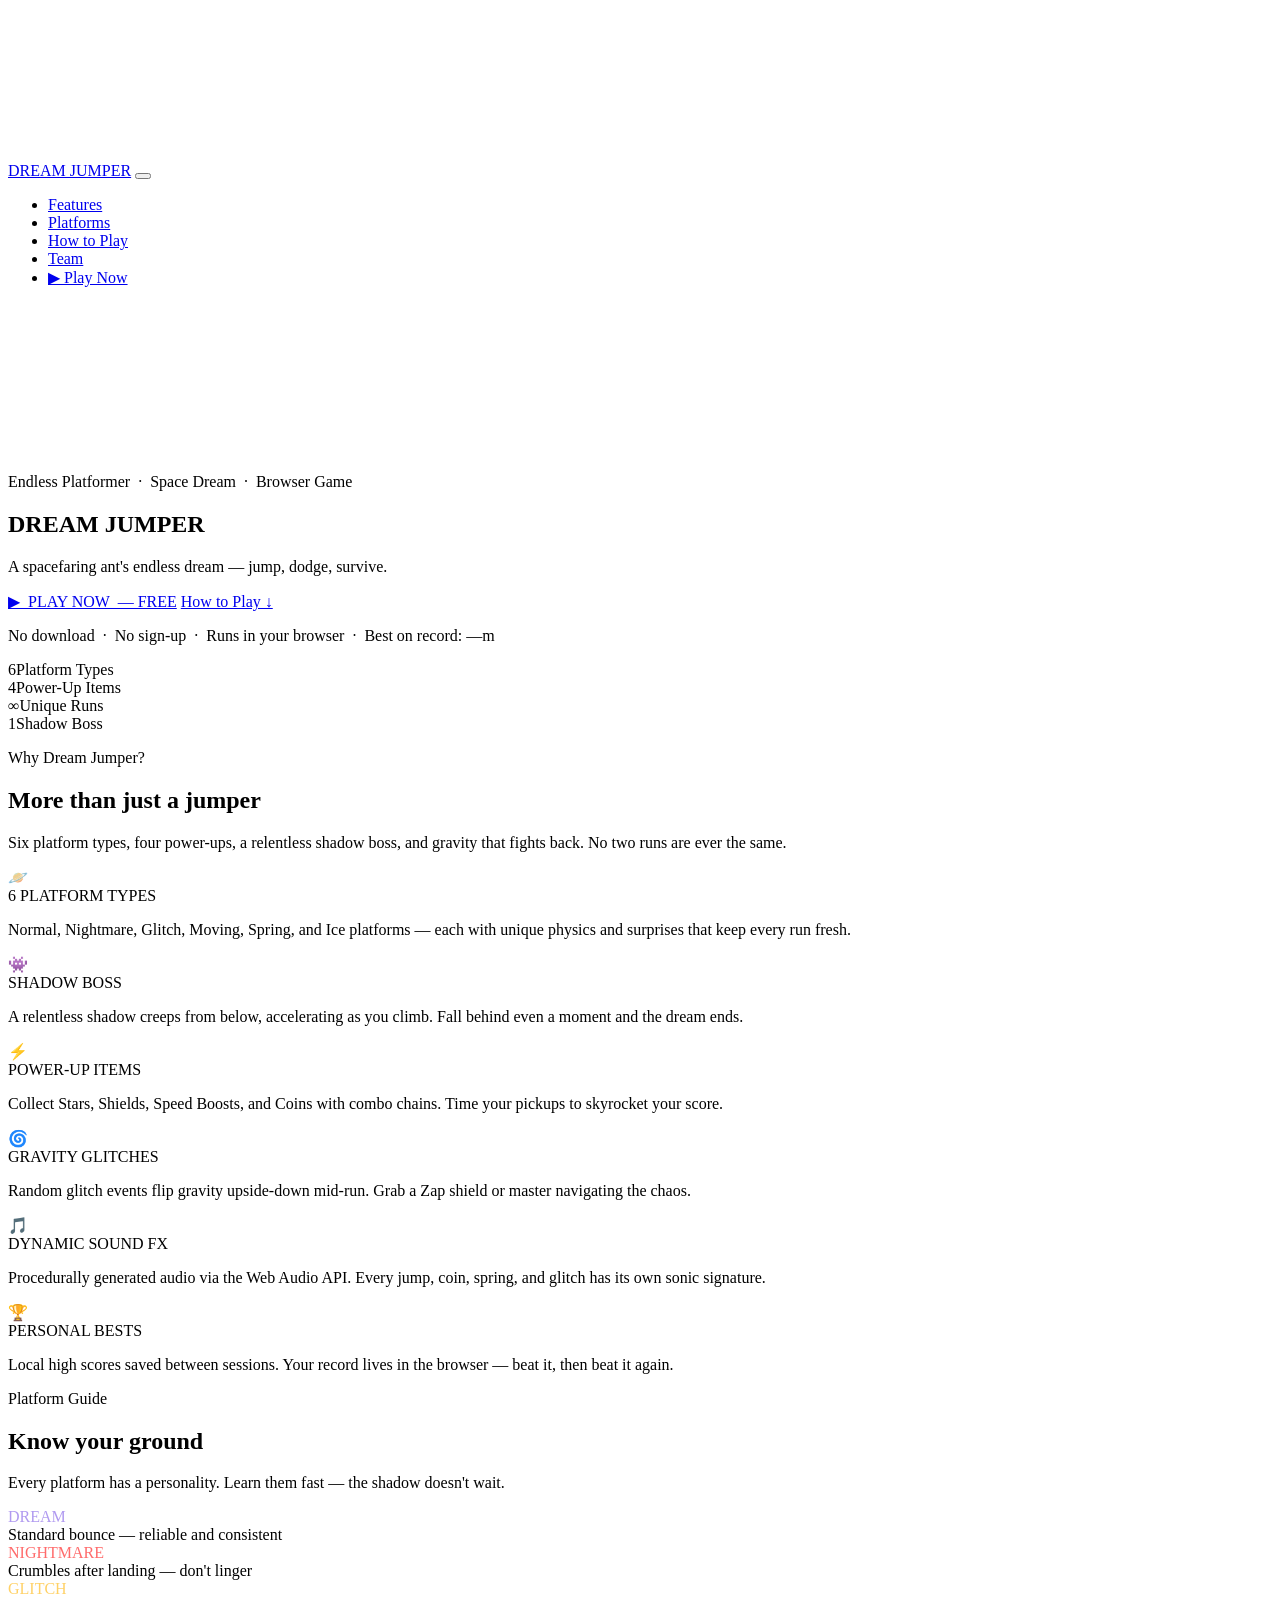
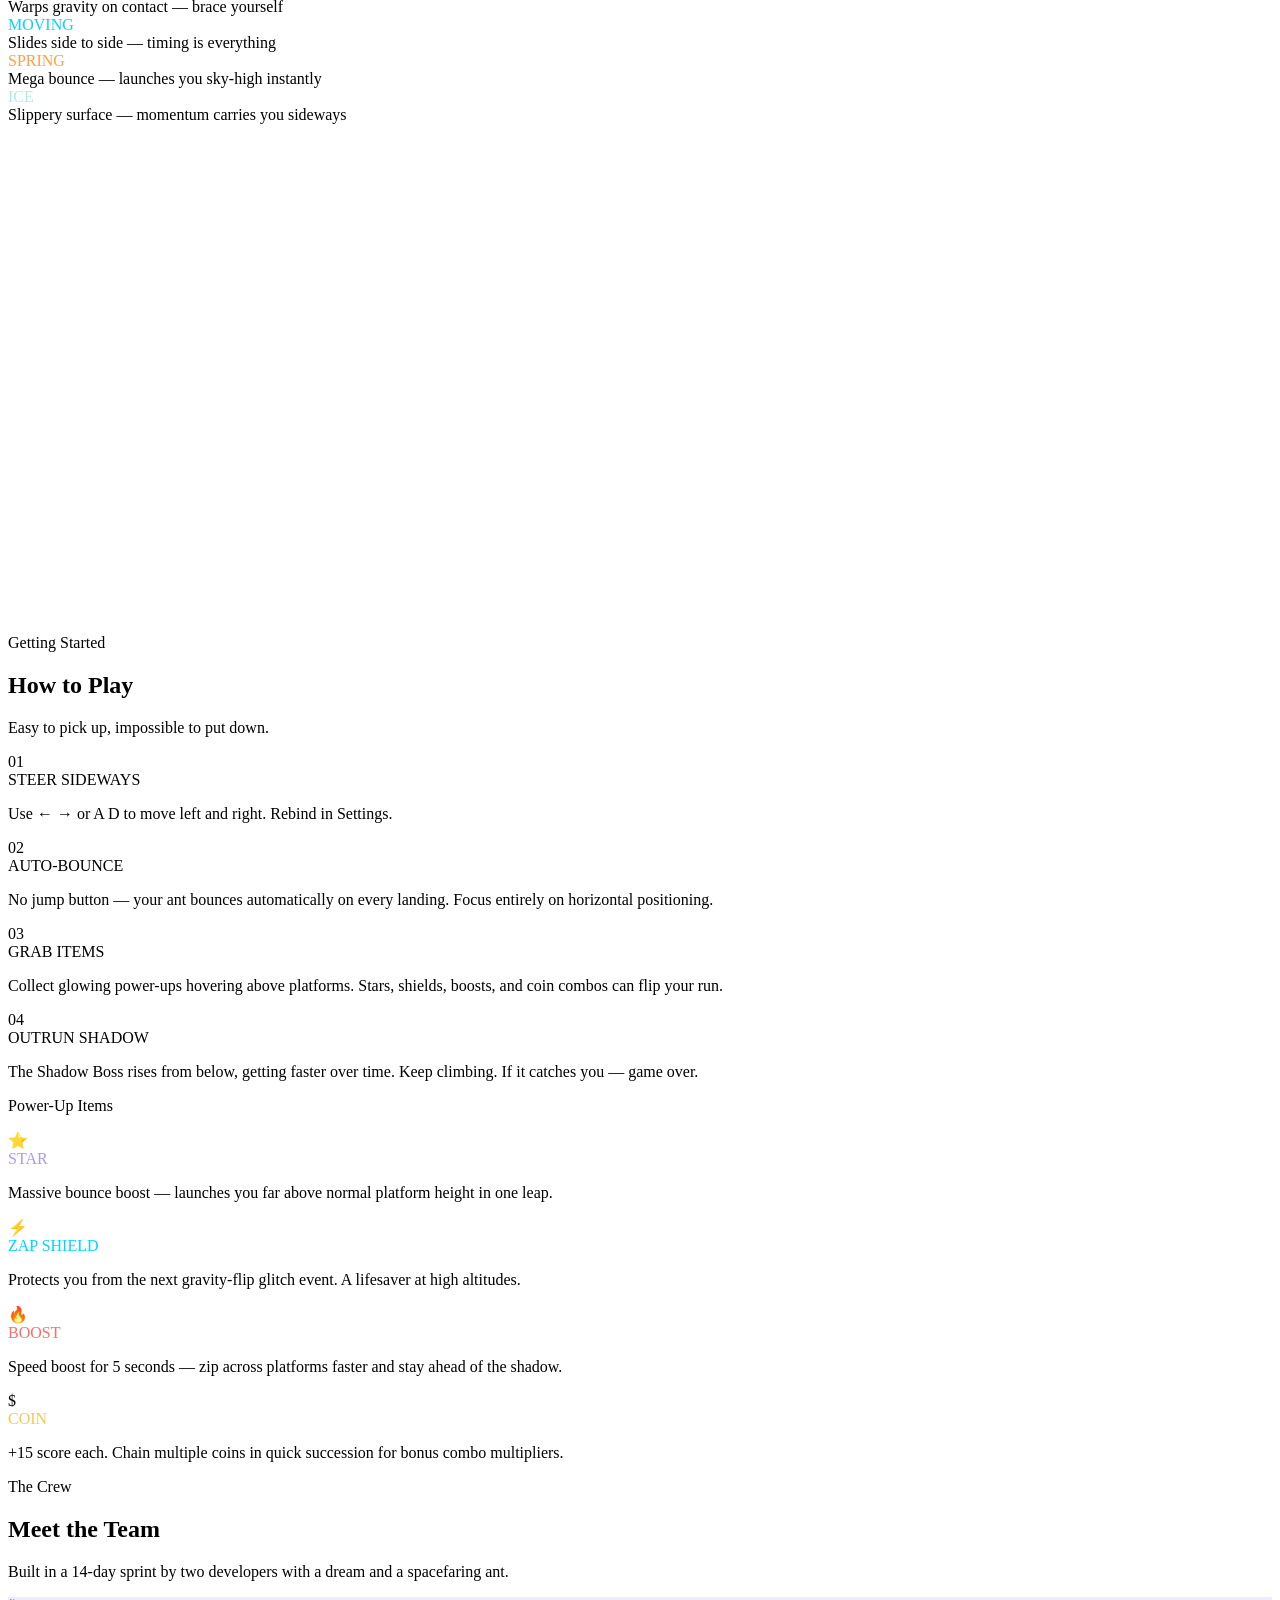
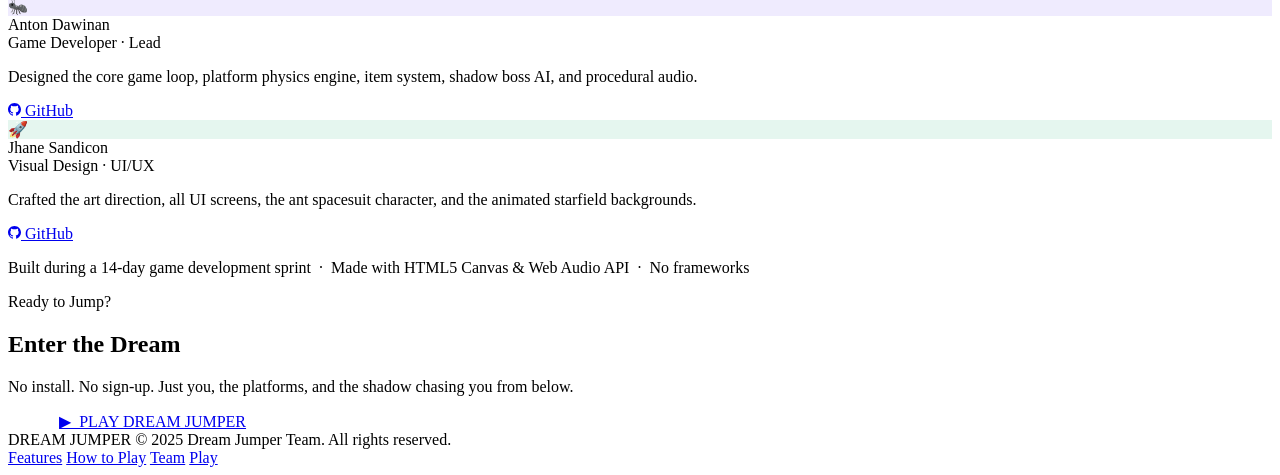
==== commit 95574789: "Rename folders by jhanerose" ====
--- a/index.html
+++ b/index.html
@@ -7,7 +7,7 @@
   <link rel="preconnect" href="https://fonts.googleapis.com">
   <link rel="preconnect" href="https://fonts.gstatic.com" crossorigin>
   <link href="https://fonts.googleapis.com/css2?family=Orbitron:wght@400;700;900&family=Space+Mono:ital,wght@0,400;0,700;1,400&display=swap" rel="stylesheet">
-  <link rel="stylesheet" href="CSS/style.css">
+  <link rel="stylesheet" href="css/style.css">
 </head>
 <body>
 
@@ -270,6 +270,6 @@
   </div>
 </footer>
 
-<script src="JS/script.js"></script>
+<script src="js/script.js"></script>
 </body>
 </html>
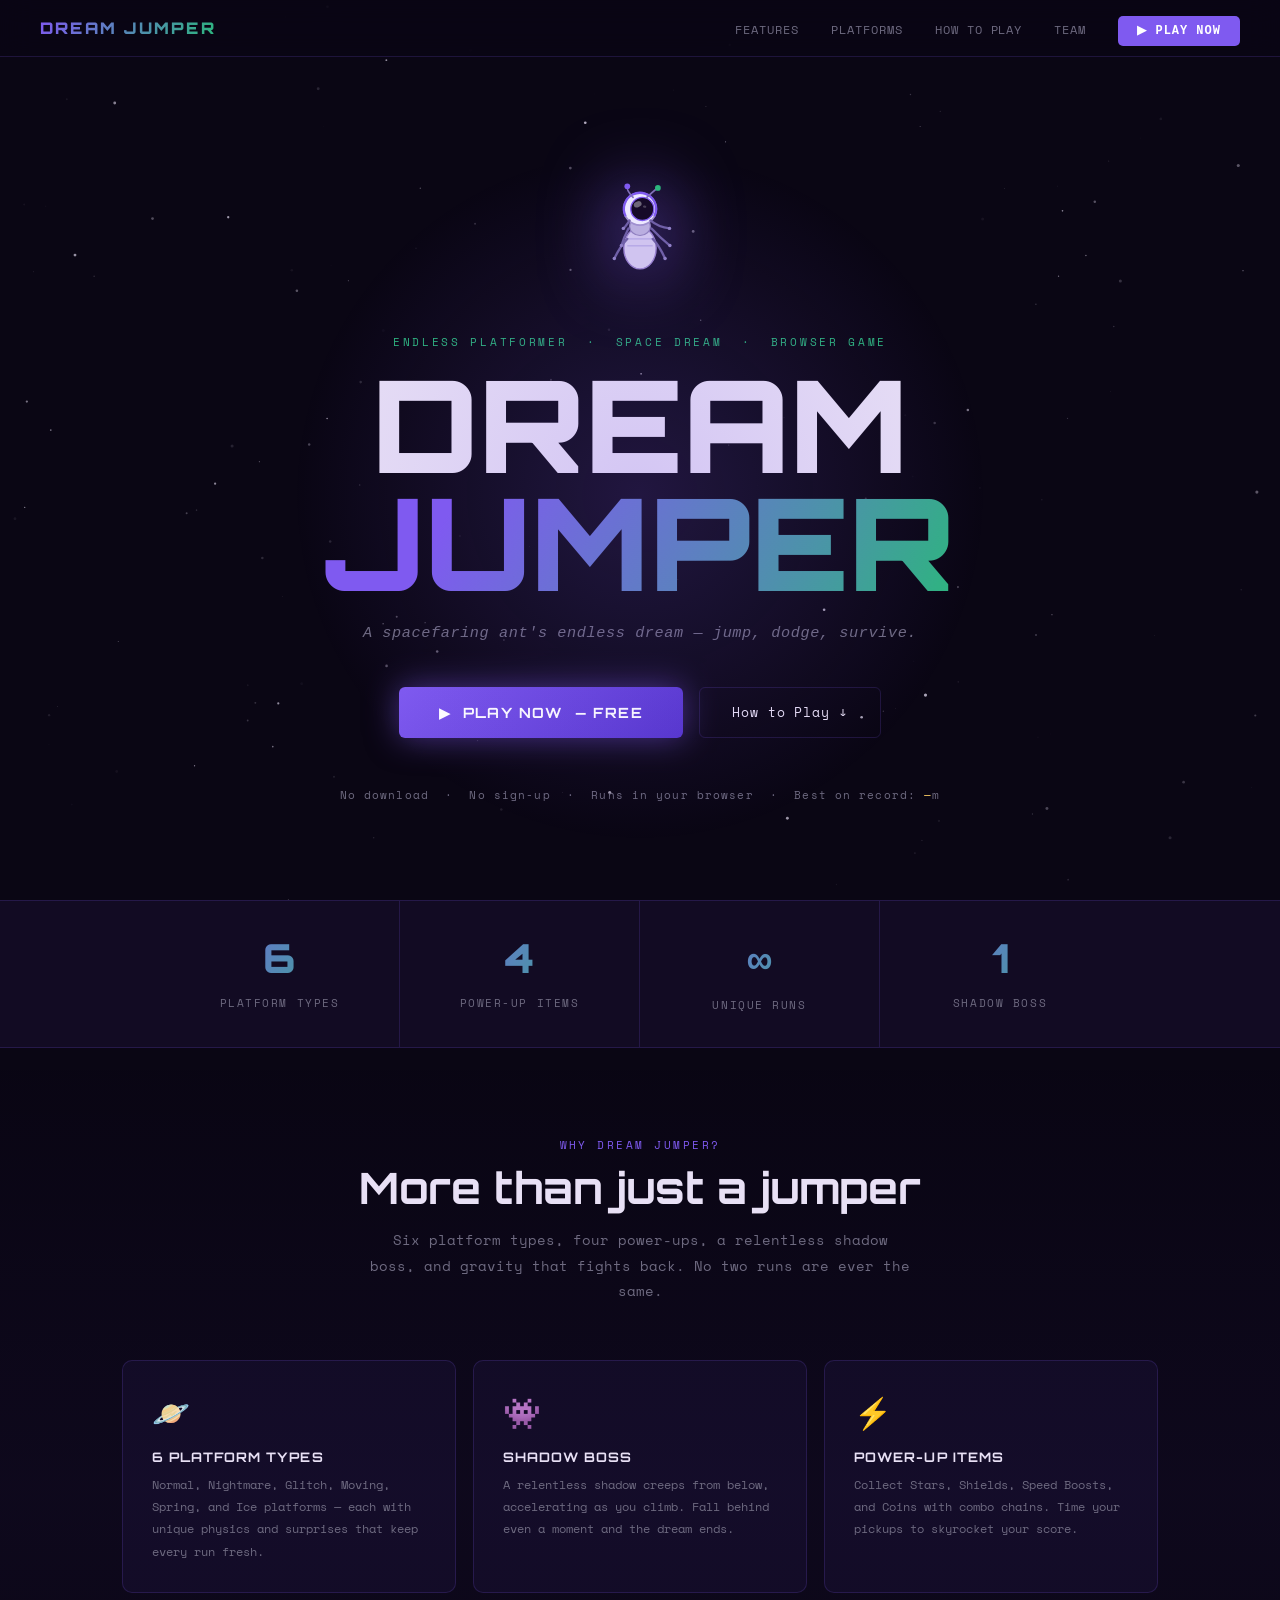
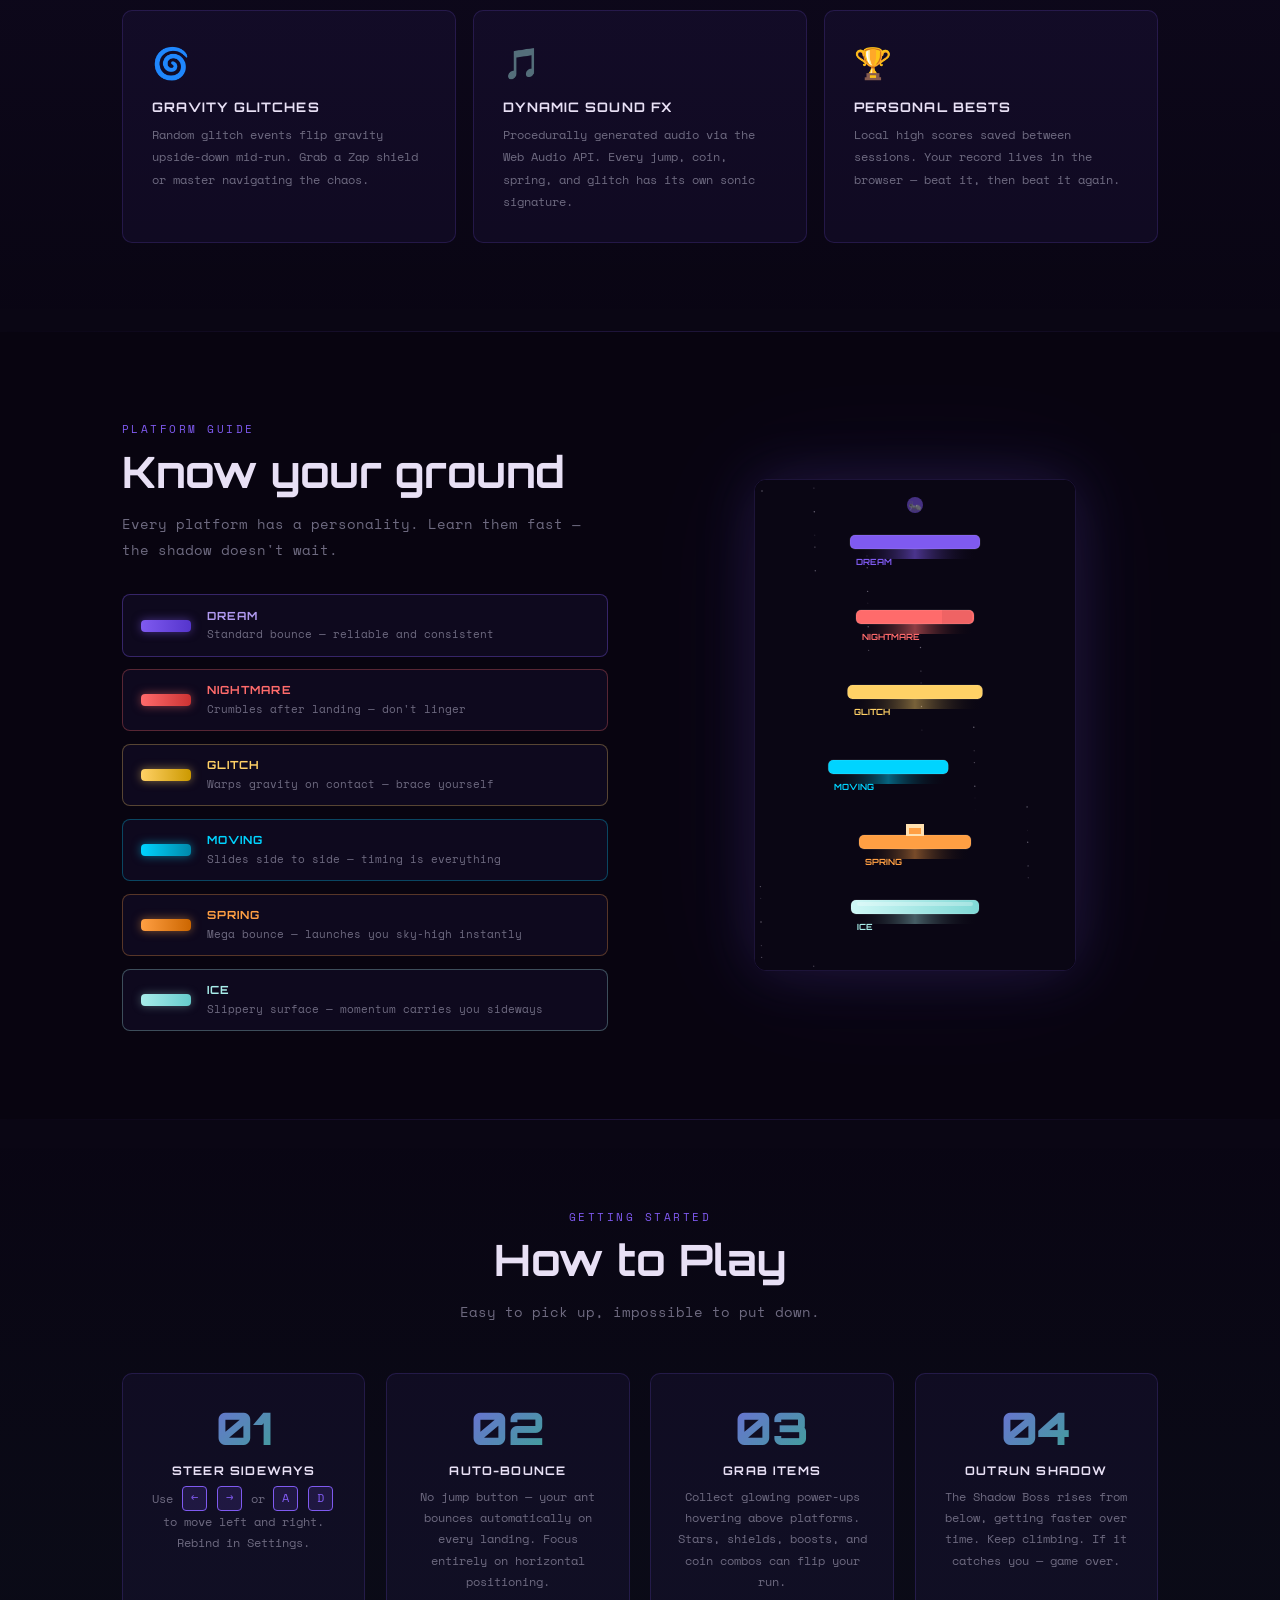
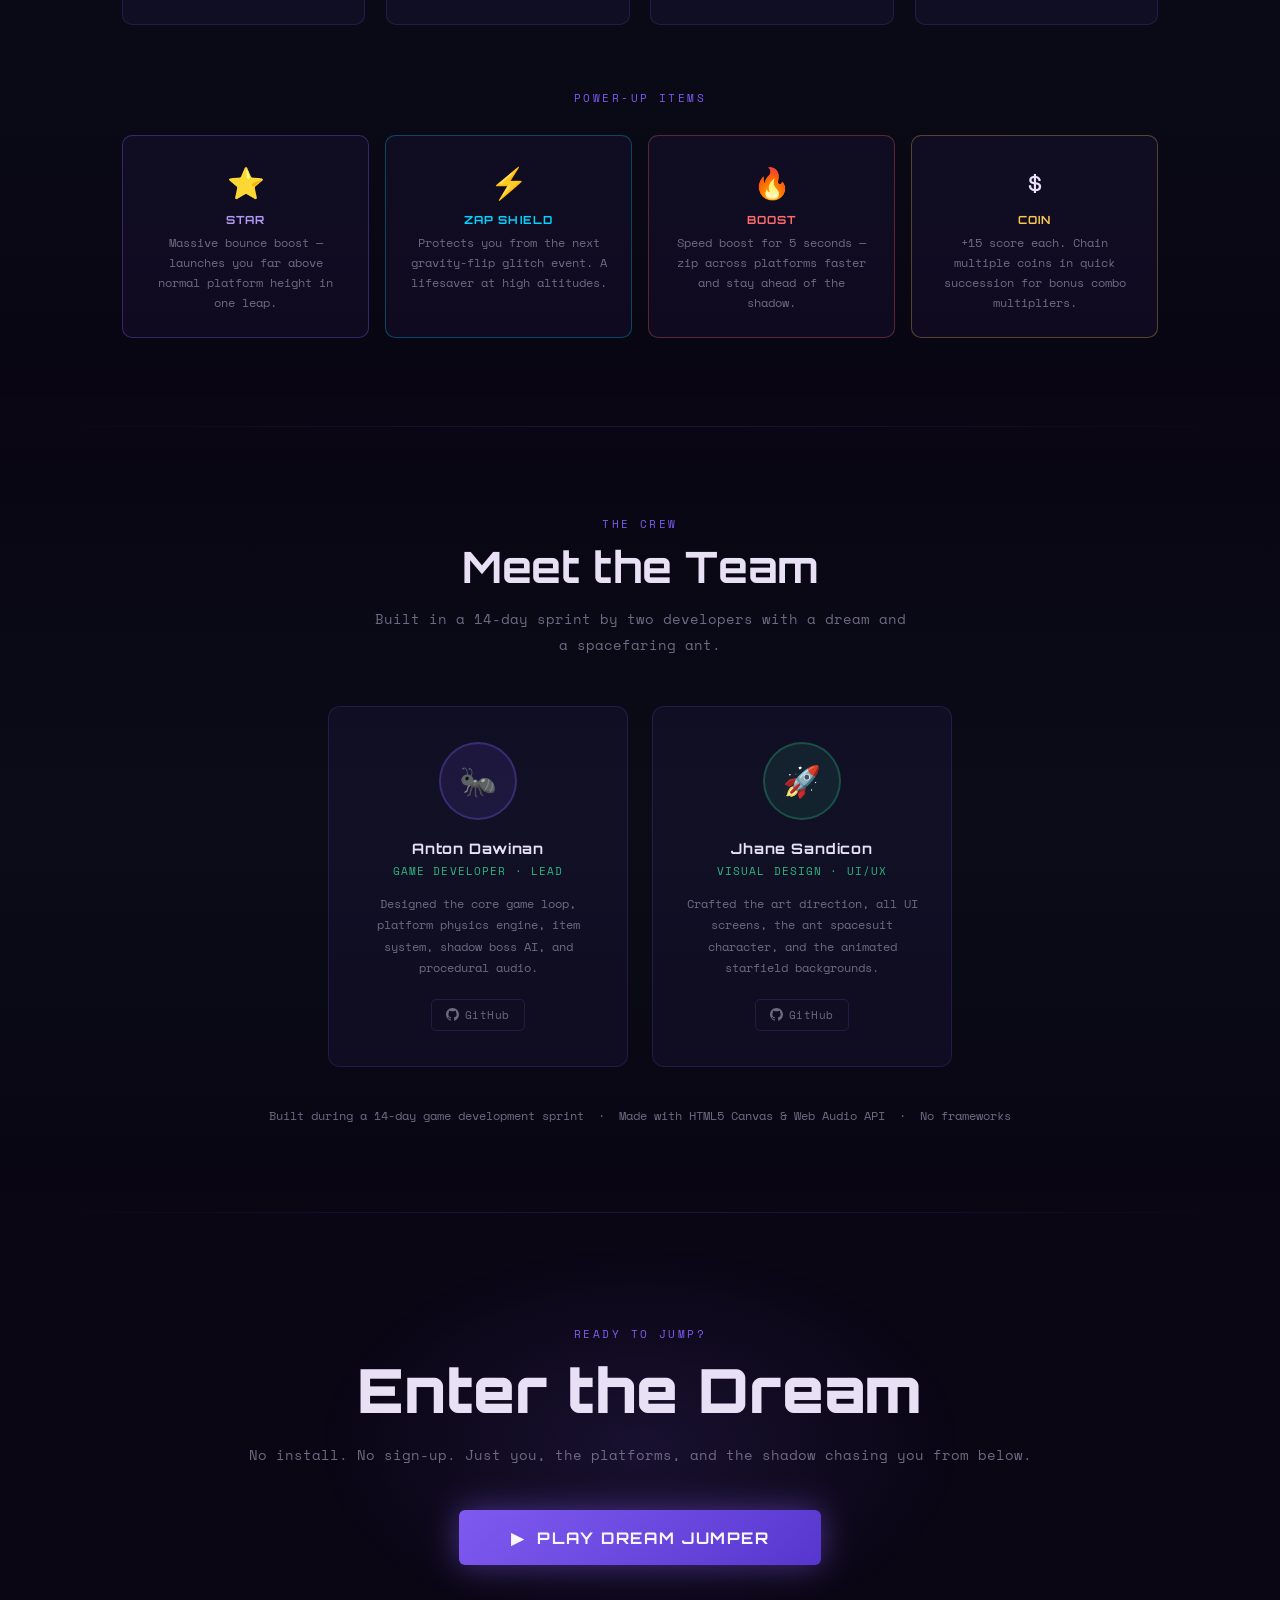
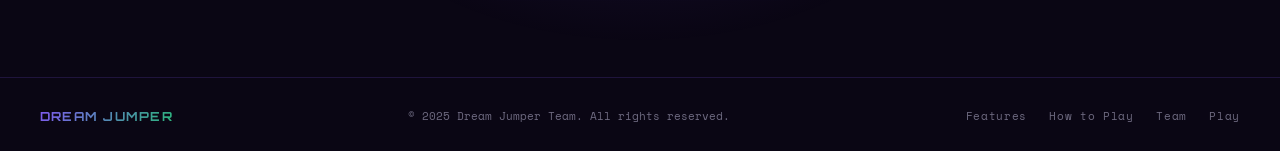
==== commit c846bc44: "add favicon (antjhane.png) by jhanerose" ====
--- a/index.html
+++ b/index.html
@@ -8,6 +8,7 @@
   <link rel="preconnect" href="https://fonts.gstatic.com" crossorigin>
   <link href="https://fonts.googleapis.com/css2?family=Orbitron:wght@400;700;900&family=Space+Mono:ital,wght@0,400;0,700;1,400&display=swap" rel="stylesheet">
   <link rel="stylesheet" href="css/style.css">
+  <link rel="shortcut icon" type="image/x-icon" href="assets/img/antjhane.png"/>
 </head>
 <body>
 
--- a/css/style.css
+++ b/css/style.css
@@ -0,0 +1,406 @@
+/* DREAM JUMPER — style.css */
+
+:root {
+  --bg:       #0a0614;
+  --accent:   #7f5af0;
+  --accent2:  #2cb67d;
+  --coral:    #ff6b6b;
+  --amber:    #ffd166;
+  --cyan:     #00d4ff;
+  --orange:   #ff9f43;
+  --ice:      #a8edea;
+  --text:     #e8e0f5;
+  --muted:    #6e6a80;
+  --card-bg:  rgba(127,90,240,0.06);
+  --card-bdr: rgba(127,90,240,0.18);
+}
+
+*, *::before, *::after { box-sizing: border-box; margin: 0; padding: 0; }
+
+html { scroll-behavior: smooth; }
+
+body {
+  background: var(--bg);
+  color: var(--text);
+  font-family: 'Space Mono', monospace;
+  overflow-x: hidden;
+}
+
+/* ── STARFIELD ── */
+#star-canvas {
+  position: fixed; inset: 0; z-index: 0; pointer-events: none;
+}
+
+/* ── NAV ── */
+nav {
+  position: fixed; top: 0; left: 0; right: 0; z-index: 100;
+  display: flex; align-items: center; justify-content: space-between;
+  padding: 1rem 2.5rem;
+  background: rgba(10,6,20,0.75);
+  backdrop-filter: blur(16px);
+  border-bottom: 1px solid var(--card-bdr);
+}
+
+.nav-logo {
+  font-family: 'Orbitron', monospace; font-weight: 900; font-size: 1rem;
+  letter-spacing: 0.14em; text-decoration: none;
+  background: linear-gradient(120deg, var(--accent), var(--accent2));
+  -webkit-background-clip: text; -webkit-text-fill-color: transparent; background-clip: text;
+}
+
+.nav-links { display: flex; gap: 2rem; list-style: none; align-items: center; }
+
+.nav-links a {
+  color: var(--muted); text-decoration: none; font-size: 0.75rem;
+  letter-spacing: 0.08em; text-transform: uppercase; transition: color 0.2s;
+}
+
+.nav-links a:hover { color: var(--text); }
+
+.nav-cta {
+  background: var(--accent) !important; color: #fff !important;
+  padding: 0.48rem 1.2rem; border-radius: 5px; font-weight: 700;
+  transition: opacity 0.2s !important;
+}
+
+.nav-cta:hover { opacity: 0.82; }
+
+.nav-hamburger { display: none; background: none; border: none; cursor: pointer; padding: 4px; }
+
+.nav-hamburger span {
+  display: block; width: 22px; height: 2px; background: var(--text);
+  margin: 5px 0; border-radius: 2px; transition: 0.3s;
+}
+
+@media (max-width: 680px) {
+  .nav-hamburger { display: block; }
+  .nav-links {
+    display: none; position: absolute; top: 100%; left: 0; right: 0;
+    flex-direction: column; gap: 0; background: rgba(10,6,20,0.97);
+    border-bottom: 1px solid var(--card-bdr); padding: 1rem 0;
+  }
+  .nav-links.open { display: flex; }
+  .nav-links li { width: 100%; text-align: center; }
+  .nav-links a { display: block; padding: 0.75rem 1rem; font-size: 0.82rem; }
+  .nav-cta { margin: 0.5rem 2rem; display: block; border-radius: 5px; }
+}
+
+/* ── HERO ── */
+.hero {
+  position: relative; z-index: 1; min-height: 100vh;
+  display: flex; flex-direction: column; align-items: center; justify-content: center;
+  text-align: center; padding: 9rem 2rem 6rem; overflow: hidden;
+}
+
+.hero-glow {
+  position: absolute; top: 15%; left: 50%; transform: translateX(-50%);
+  width: 720px; height: 720px;
+  background: radial-gradient(ellipse, rgba(127,90,240,0.2) 0%, transparent 68%);
+  pointer-events: none;
+}
+
+.hero-ant-wrap {
+  margin-bottom: 2rem;
+  filter: drop-shadow(0 0 38px rgba(127,90,240,0.95));
+  animation: float 3.4s ease-in-out infinite;
+}
+
+@keyframes float { 0%,100%{transform:translateY(0)} 50%{transform:translateY(-18px)} }
+
+.hero-eyebrow {
+  font-size: 0.7rem; letter-spacing: 0.24em; color: var(--accent2);
+  text-transform: uppercase; margin-bottom: 1rem;
+}
+
+.hero-title {
+  font-family: 'Orbitron', monospace; font-weight: 900;
+  font-size: clamp(3.5rem, 10vw, 8rem); line-height: 0.92;
+}
+
+.hero-title .t1 { color: var(--text); display: block; }
+
+.hero-title .t2 {
+  display: block;
+  background: linear-gradient(120deg, var(--accent) 20%, var(--accent2) 100%);
+  -webkit-background-clip: text; -webkit-text-fill-color: transparent; background-clip: text;
+}
+
+.hero-sub {
+  font-size: 0.95rem; color: var(--muted); letter-spacing: 0.04em;
+  margin: 1.4rem 0 2.8rem; font-style: italic;
+}
+
+.hero-btns { display: flex; gap: 1rem; flex-wrap: wrap; justify-content: center; }
+
+.btn-primary {
+  display: inline-flex; align-items: center; gap: 0.5rem;
+  background: linear-gradient(135deg, var(--accent), #5535cc);
+  color: #fff; font-family: 'Orbitron', monospace; font-weight: 700;
+  font-size: 0.88rem; letter-spacing: 0.1em; padding: 0.95rem 2.5rem;
+  border-radius: 6px; text-decoration: none; border: none; cursor: pointer;
+  transition: transform 0.15s, box-shadow 0.2s;
+  box-shadow: 0 0 32px rgba(127,90,240,0.5);
+}
+
+.btn-primary:hover { transform: translateY(-3px); box-shadow: 0 0 54px rgba(127,90,240,0.75); }
+
+.btn-ghost {
+  display: inline-flex; align-items: center; gap: 0.5rem;
+  background: transparent; color: var(--text);
+  font-family: 'Space Mono', monospace; font-size: 0.8rem;
+  letter-spacing: 0.07em; padding: 0.95rem 2rem; border-radius: 6px;
+  text-decoration: none; border: 1px solid var(--card-bdr); cursor: pointer;
+  transition: border-color 0.2s, background 0.2s;
+}
+
+.btn-ghost:hover { border-color: var(--accent); background: rgba(127,90,240,0.08); }
+
+.hero-meta {
+  margin-top: 3rem; font-size: 0.7rem; letter-spacing: 0.1em; color: var(--muted);
+}
+
+.hero-meta span { color: var(--amber); }
+
+/* ── SHARED ── */
+section { position: relative; z-index: 1; }
+
+.section-inner { max-width: 1100px; margin: 0 auto; padding: 5.5rem 2rem; }
+
+.section-label {
+  font-size: 0.7rem; letter-spacing: 0.22em; text-transform: uppercase;
+  color: var(--accent); margin-bottom: 0.65rem;
+}
+
+.section-title {
+  font-family: 'Orbitron', monospace; font-weight: 700;
+  font-size: clamp(1.7rem, 4vw, 2.7rem); line-height: 1.15; margin-bottom: 0.9rem;
+}
+
+.section-desc { color: var(--muted); font-size: 0.88rem; line-height: 1.82; max-width: 540px; }
+
+.divider {
+  width: 100%; height: 1px;
+  background: linear-gradient(90deg, transparent, var(--card-bdr), transparent);
+  position: relative; z-index: 1;
+}
+
+/* ── STATS BAR ── */
+.stats-bar {
+  position: relative; z-index: 1;
+  display: flex; justify-content: center; gap: 0;
+  background: rgba(127,90,240,0.07);
+  border-top: 1px solid var(--card-bdr);
+  border-bottom: 1px solid var(--card-bdr);
+}
+
+.stat-item {
+  flex: 1; max-width: 240px; text-align: center;
+  padding: 2rem 1rem; border-right: 1px solid var(--card-bdr);
+}
+
+.stat-item:last-child { border-right: none; }
+
+.stat-num {
+  font-family: 'Orbitron', monospace; font-weight: 900;
+  font-size: clamp(1.8rem, 4vw, 2.5rem);
+  background: linear-gradient(120deg, var(--accent), var(--accent2));
+  -webkit-background-clip: text; -webkit-text-fill-color: transparent; background-clip: text;
+  display: block; margin-bottom: 0.35rem;
+}
+
+.stat-label { font-size: 0.7rem; letter-spacing: 0.14em; text-transform: uppercase; color: var(--muted); }
+
+@media(max-width:600px) {
+  .stats-bar { flex-wrap: wrap; }
+  .stat-item { flex: 0 1 50%; border-bottom: 1px solid var(--card-bdr); }
+}
+
+/* ── FEATURES ── */
+#features { background: linear-gradient(180deg, transparent, rgba(127,90,240,0.04), transparent); }
+
+.features-header { text-align: center; margin-bottom: 3.5rem; }
+
+.features-header .section-desc { margin: 0 auto; }
+
+.features-grid { display: grid; grid-template-columns: repeat(auto-fit, minmax(290px, 1fr)); gap: 1.1rem; }
+
+.feat-card {
+  background: var(--card-bg); border: 1px solid var(--card-bdr); border-radius: 10px;
+  padding: 1.8rem; position: relative; overflow: hidden;
+  transition: border-color 0.25s, transform 0.2s;
+}
+
+.feat-card::after {
+  content: ''; position: absolute; inset: 0; border-radius: 10px;
+  background: linear-gradient(135deg, rgba(127,90,240,0.07), transparent);
+  opacity: 0; transition: opacity 0.3s;
+}
+
+.feat-card:hover { border-color: var(--accent); transform: translateY(-3px); }
+.feat-card:hover::after { opacity: 1; }
+
+.feat-icon { font-size: 1.9rem; display: block; margin-bottom: 0.9rem; }
+.feat-title { font-family: 'Orbitron', monospace; font-weight: 700; font-size: 0.82rem; letter-spacing: 0.08em; margin-bottom: 0.55rem; color: var(--text); }
+.feat-desc { font-size: 0.78rem; color: var(--muted); line-height: 1.78; }
+
+/* ── PLATFORMS ── */
+#platforms { background: rgba(0,0,0,0.18); }
+
+.plat-layout { display: grid; grid-template-columns: 1fr 1fr; gap: 4rem; align-items: center; }
+
+@media(max-width:720px) {
+  .plat-layout { grid-template-columns: 1fr; }
+  #plat-canvas-wrap { order: -1; }
+}
+
+.plat-list { display: flex; flex-direction: column; gap: 0.8rem; margin-top: 2rem; }
+
+.plat-row {
+  display: flex; align-items: center; gap: 1rem;
+  padding: 0.82rem 1.1rem; border-radius: 8px;
+  border: 1px solid var(--card-bdr); background: var(--card-bg);
+  transition: border-color 0.2s, transform 0.15s; cursor: default;
+}
+
+.plat-row:hover { transform: translateX(4px); }
+
+.plat-swatch { width: 50px; height: 12px; border-radius: 4px; flex-shrink: 0; }
+
+.plat-name { font-family: 'Orbitron', monospace; font-size: 0.7rem; font-weight: 700; letter-spacing: 0.1em; margin-bottom: 0.18rem; }
+.plat-desc { font-size: 0.71rem; color: var(--muted); }
+
+#plat-canvas-wrap { display: flex; justify-content: center; }
+
+#plat-canvas {
+  border-radius: 12px; border: 1px solid var(--card-bdr);
+  box-shadow: 0 0 60px rgba(127,90,240,0.18), 0 0 120px rgba(127,90,240,0.08);
+  display: block; max-width: 100%;
+}
+
+/* ── HOW TO PLAY ── */
+#how-to-play { background: linear-gradient(180deg, transparent, rgba(44,182,125,0.03), transparent); }
+
+.how-header { text-align: center; margin-bottom: 3rem; }
+.how-header .section-desc { margin: 0 auto; }
+
+.how-grid { display: grid; grid-template-columns: repeat(auto-fit, minmax(210px, 1fr)); gap: 1.3rem; }
+
+.how-step {
+  text-align: center; padding: 2rem 1.5rem; border-radius: 10px;
+  border: 1px solid var(--card-bdr); background: var(--card-bg); transition: border-color 0.2s;
+}
+
+.how-step:hover { border-color: var(--accent2); }
+
+.how-num {
+  font-family: 'Orbitron', monospace; font-weight: 900; font-size: 2.8rem; line-height: 1;
+  background: linear-gradient(135deg, var(--accent), var(--accent2));
+  -webkit-background-clip: text; -webkit-text-fill-color: transparent; background-clip: text;
+  margin-bottom: 0.75rem;
+}
+
+.how-title { font-family: 'Orbitron', monospace; font-size: 0.74rem; font-weight: 700; letter-spacing: 0.1em; margin-bottom: 0.5rem; }
+.how-desc { font-size: 0.76rem; color: var(--muted); line-height: 1.75; }
+
+.key {
+  display: inline-block; background: rgba(127,90,240,0.15); border: 1px solid var(--accent);
+  border-radius: 4px; padding: 0.1rem 0.5rem; font-size: 0.72rem; color: var(--accent); margin: 0 0.1rem;
+}
+
+/* ── ITEMS ── */
+.items-header { text-align: center; margin-top: 4rem; margin-bottom: 1.8rem; }
+
+.items-grid { display: grid; grid-template-columns: repeat(auto-fit, minmax(195px, 1fr)); gap: 1rem; }
+
+.item-card {
+  padding: 1.5rem; border-radius: 10px; border: 1px solid var(--card-bdr);
+  background: var(--card-bg); text-align: center;
+  transition: transform 0.2s, border-color 0.2s;
+}
+
+.item-card:hover { transform: translateY(-4px); }
+
+.item-icon { font-size: 1.9rem; display: block; margin-bottom: 0.5rem; }
+.item-name { font-family: 'Orbitron', monospace; font-size: 0.7rem; font-weight: 700; letter-spacing: 0.1em; margin-bottom: 0.4rem; }
+.item-desc { font-size: 0.74rem; color: var(--muted); line-height: 1.68; }
+
+/* ── TEAM ── */
+#team { background: linear-gradient(180deg, transparent, rgba(44,182,125,0.04), transparent); }
+
+.team-header { text-align: center; margin-bottom: 3rem; }
+.team-header .section-desc { margin: 0 auto; }
+
+.team-grid { display: flex; gap: 1.5rem; flex-wrap: wrap; justify-content: center; }
+
+.team-card {
+  flex: 0 1 300px; background: var(--card-bg); border: 1px solid var(--card-bdr);
+  border-radius: 12px; padding: 2.2rem 2rem; text-align: center;
+  transition: border-color 0.25s, transform 0.2s;
+}
+
+.team-card:hover { border-color: var(--accent2); transform: translateY(-4px); }
+
+.team-avatar {
+  width: 78px; height: 78px; border-radius: 50%; margin: 0 auto 1.2rem;
+  display: flex; align-items: center; justify-content: center;
+  font-size: 1.9rem; border: 2px solid var(--card-bdr);
+}
+
+.team-name { font-family: 'Orbitron', monospace; font-weight: 700; font-size: 0.9rem; letter-spacing: 0.06em; margin-bottom: 0.3rem; }
+.team-role { font-size: 0.7rem; color: var(--accent2); letter-spacing: 0.1em; text-transform: uppercase; margin-bottom: 0.9rem; }
+.team-desc { font-size: 0.76rem; color: var(--muted); line-height: 1.75; margin-bottom: 1.3rem; }
+
+.team-links { display: flex; gap: 0.6rem; justify-content: center; }
+
+.team-link {
+  display: inline-flex; align-items: center; gap: 0.35rem;
+  font-size: 0.7rem; letter-spacing: 0.05em; padding: 0.4rem 0.9rem;
+  border-radius: 5px; text-decoration: none; border: 1px solid var(--card-bdr);
+  color: var(--muted); transition: color 0.2s, border-color 0.2s;
+}
+
+.team-link:hover { color: var(--accent2); border-color: var(--accent2); }
+
+.team-sprint { text-align: center; font-size: 0.72rem; color: var(--muted); margin-top: 2.5rem; }
+
+/* ── CTA ── */
+.cta-wrap {
+  position: relative; z-index: 1; text-align: center; padding: 7rem 2rem;
+  overflow: hidden;
+}
+
+.cta-glow {
+  position: absolute; top: 50%; left: 50%; transform: translate(-50%,-50%);
+  width: 650px; height: 400px;
+  background: radial-gradient(ellipse, rgba(127,90,240,0.13) 0%, transparent 70%);
+  pointer-events: none;
+}
+
+.cta-title { font-family: 'Orbitron', monospace; font-weight: 900; font-size: clamp(2rem, 5vw, 3.8rem); margin-bottom: 1rem; position: relative; }
+.cta-sub { color: var(--muted); font-size: 0.88rem; margin-bottom: 2.8rem; position: relative; }
+
+/* ── FOOTER ── */
+footer {
+  position: relative; z-index: 1;
+  border-top: 1px solid var(--card-bdr);
+  padding: 1.8rem 2.5rem;
+  display: flex; align-items: center; justify-content: space-between; flex-wrap: wrap; gap: 1rem;
+}
+
+.footer-brand {
+  font-family: 'Orbitron', monospace; font-size: 0.78rem; font-weight: 700; letter-spacing: 0.1em;
+  background: linear-gradient(120deg, var(--accent), var(--accent2));
+  -webkit-background-clip: text; -webkit-text-fill-color: transparent; background-clip: text;
+}
+
+.footer-note { font-size: 0.7rem; color: var(--muted); }
+
+.footer-links { display: flex; gap: 1.4rem; }
+
+.footer-links a { font-size: 0.7rem; color: var(--muted); text-decoration: none; letter-spacing: 0.06em; transition: color 0.2s; }
+.footer-links a:hover { color: var(--text); }
+
+/* ── REVEAL ── */
+.reveal { opacity: 0; transform: translateY(26px); transition: opacity 0.6s ease, transform 0.6s ease; }
+.reveal.visible { opacity: 1; transform: none; }
+.d1{transition-delay:0.08s} .d2{transition-delay:0.17s} .d3{transition-delay:0.26s} .d4{transition-delay:0.35s}
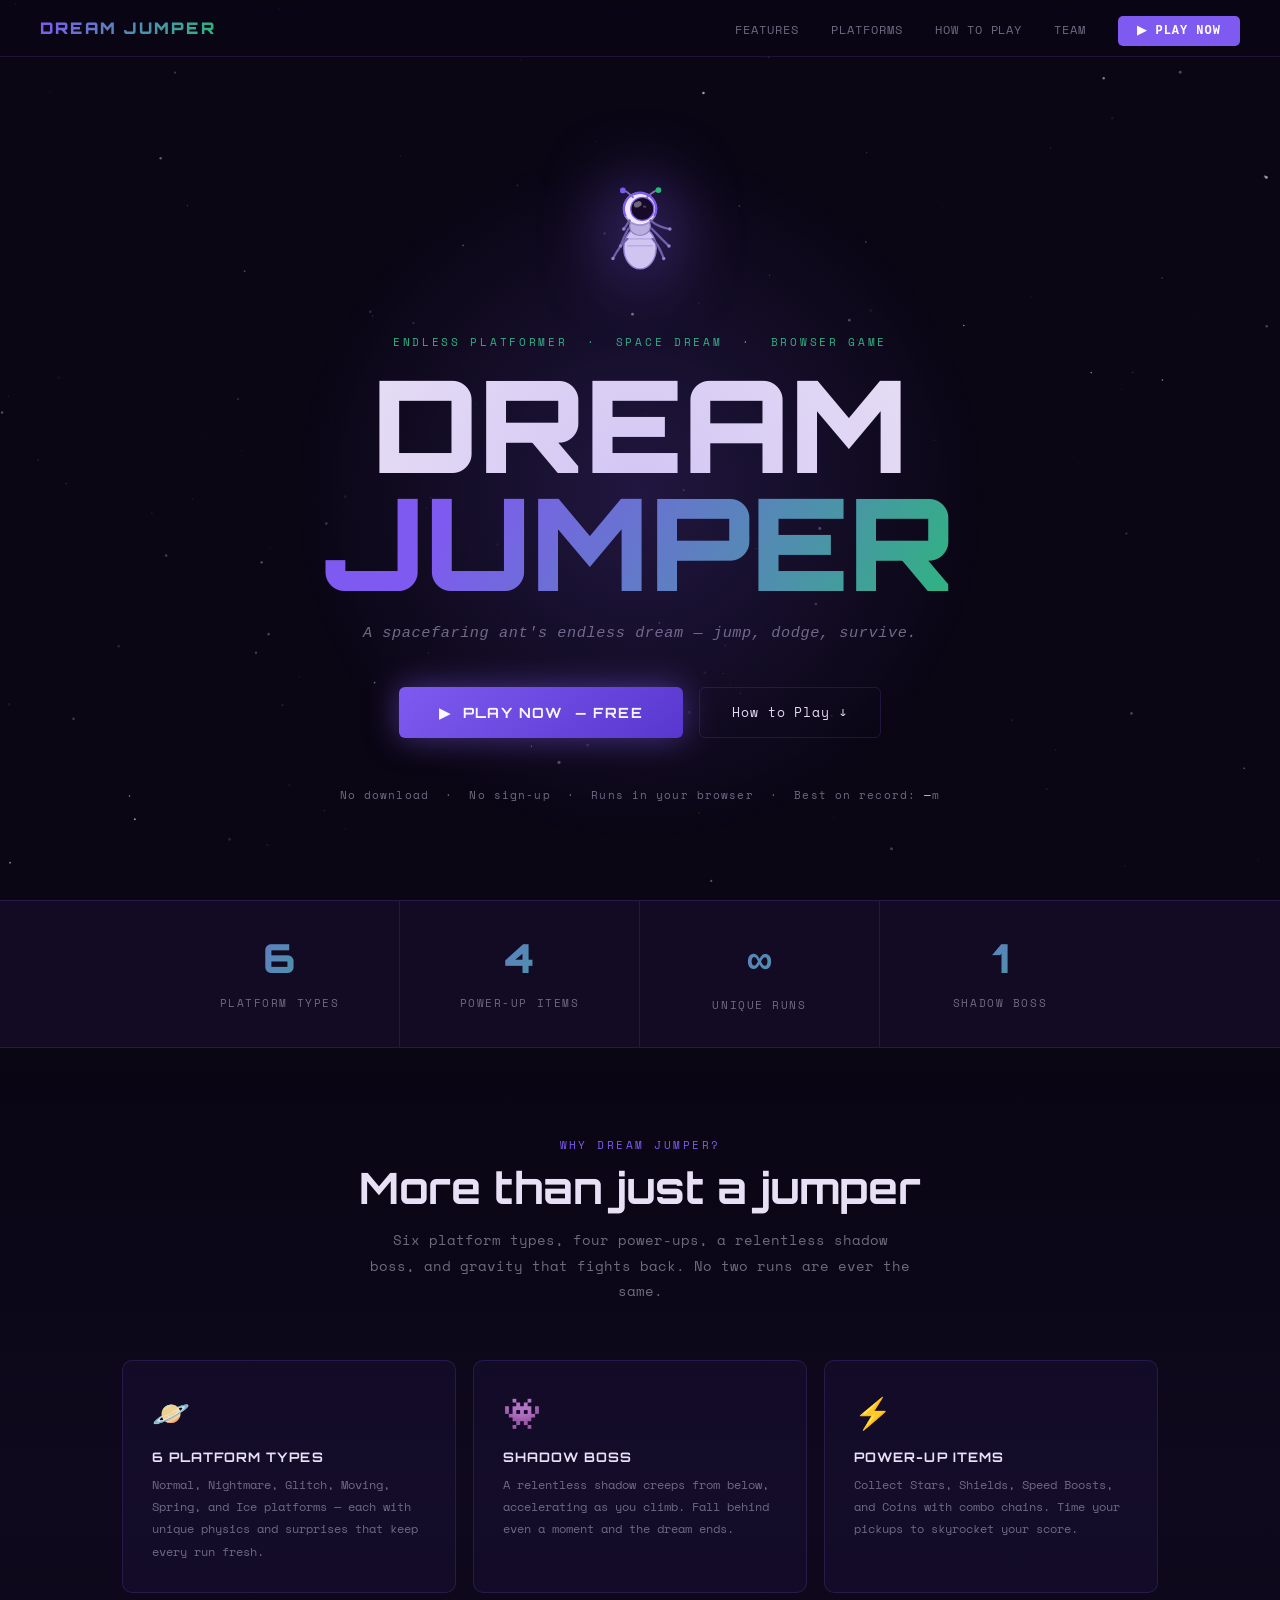
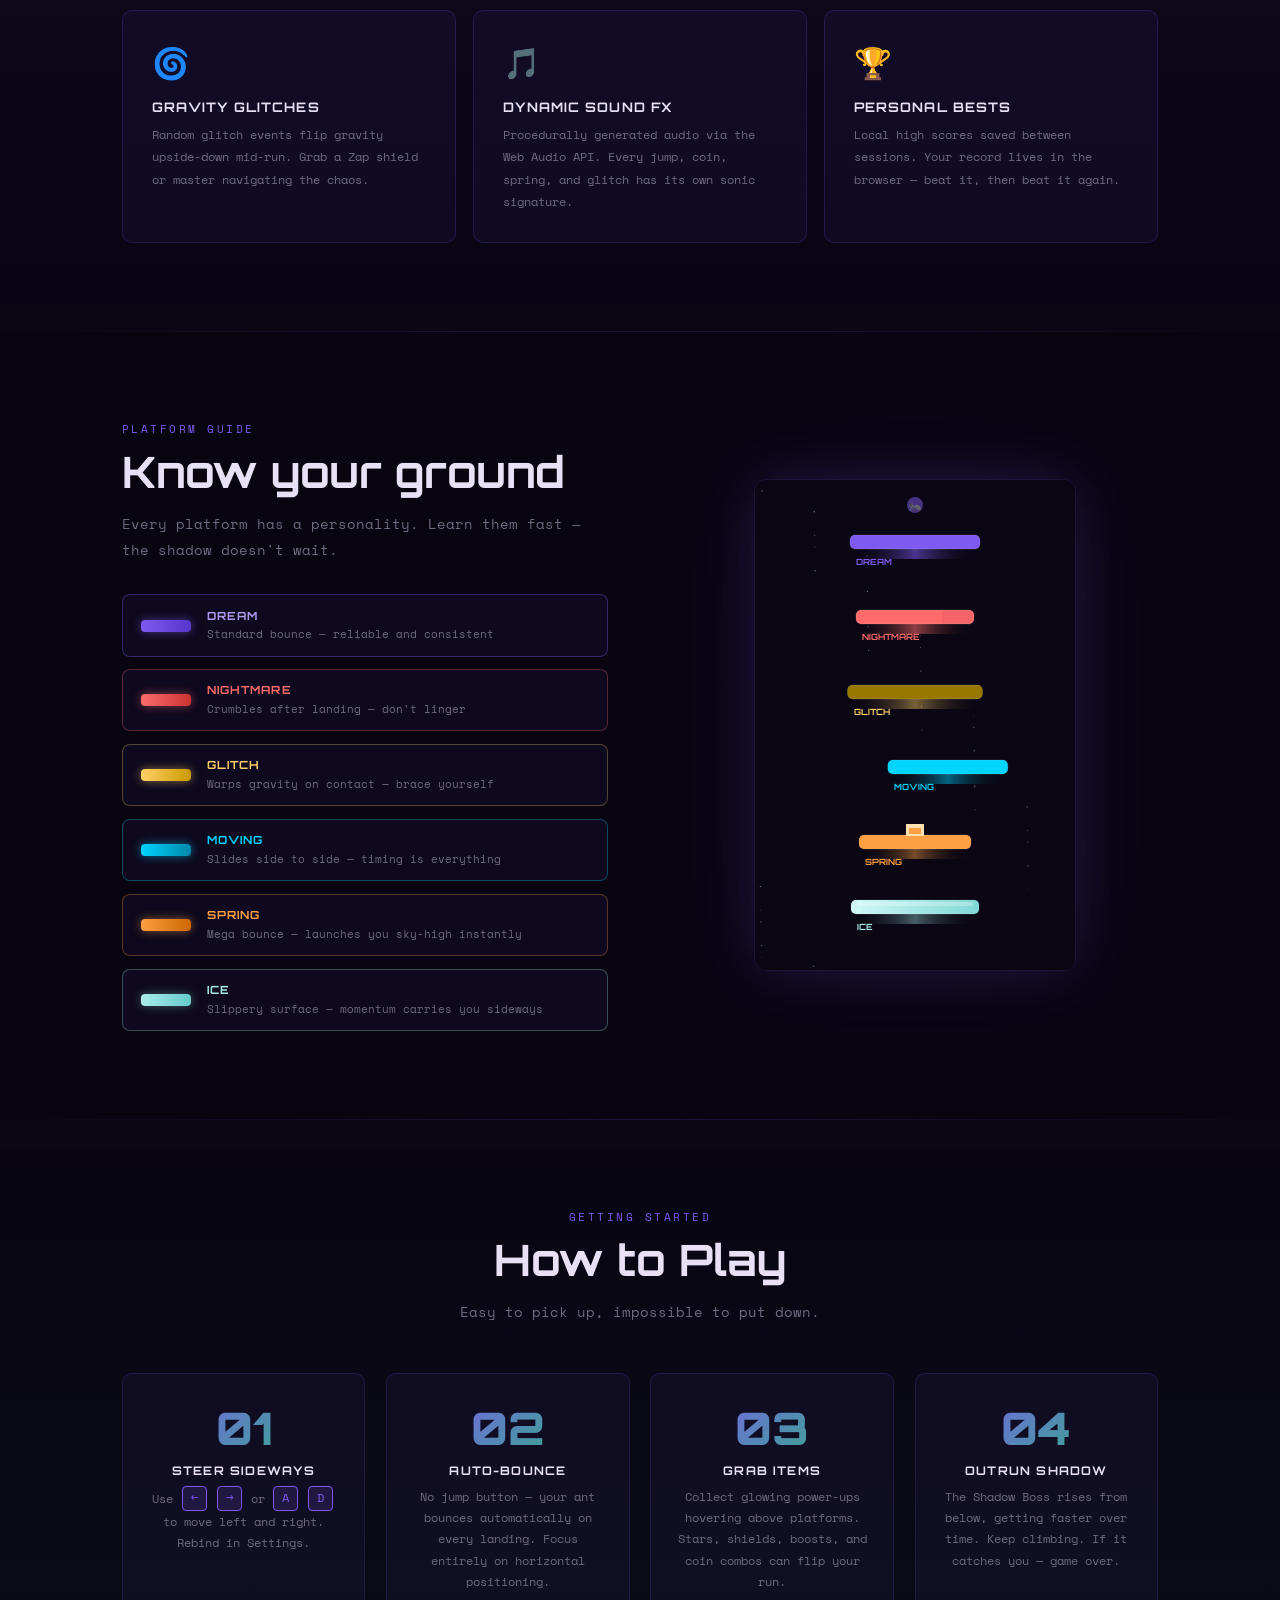
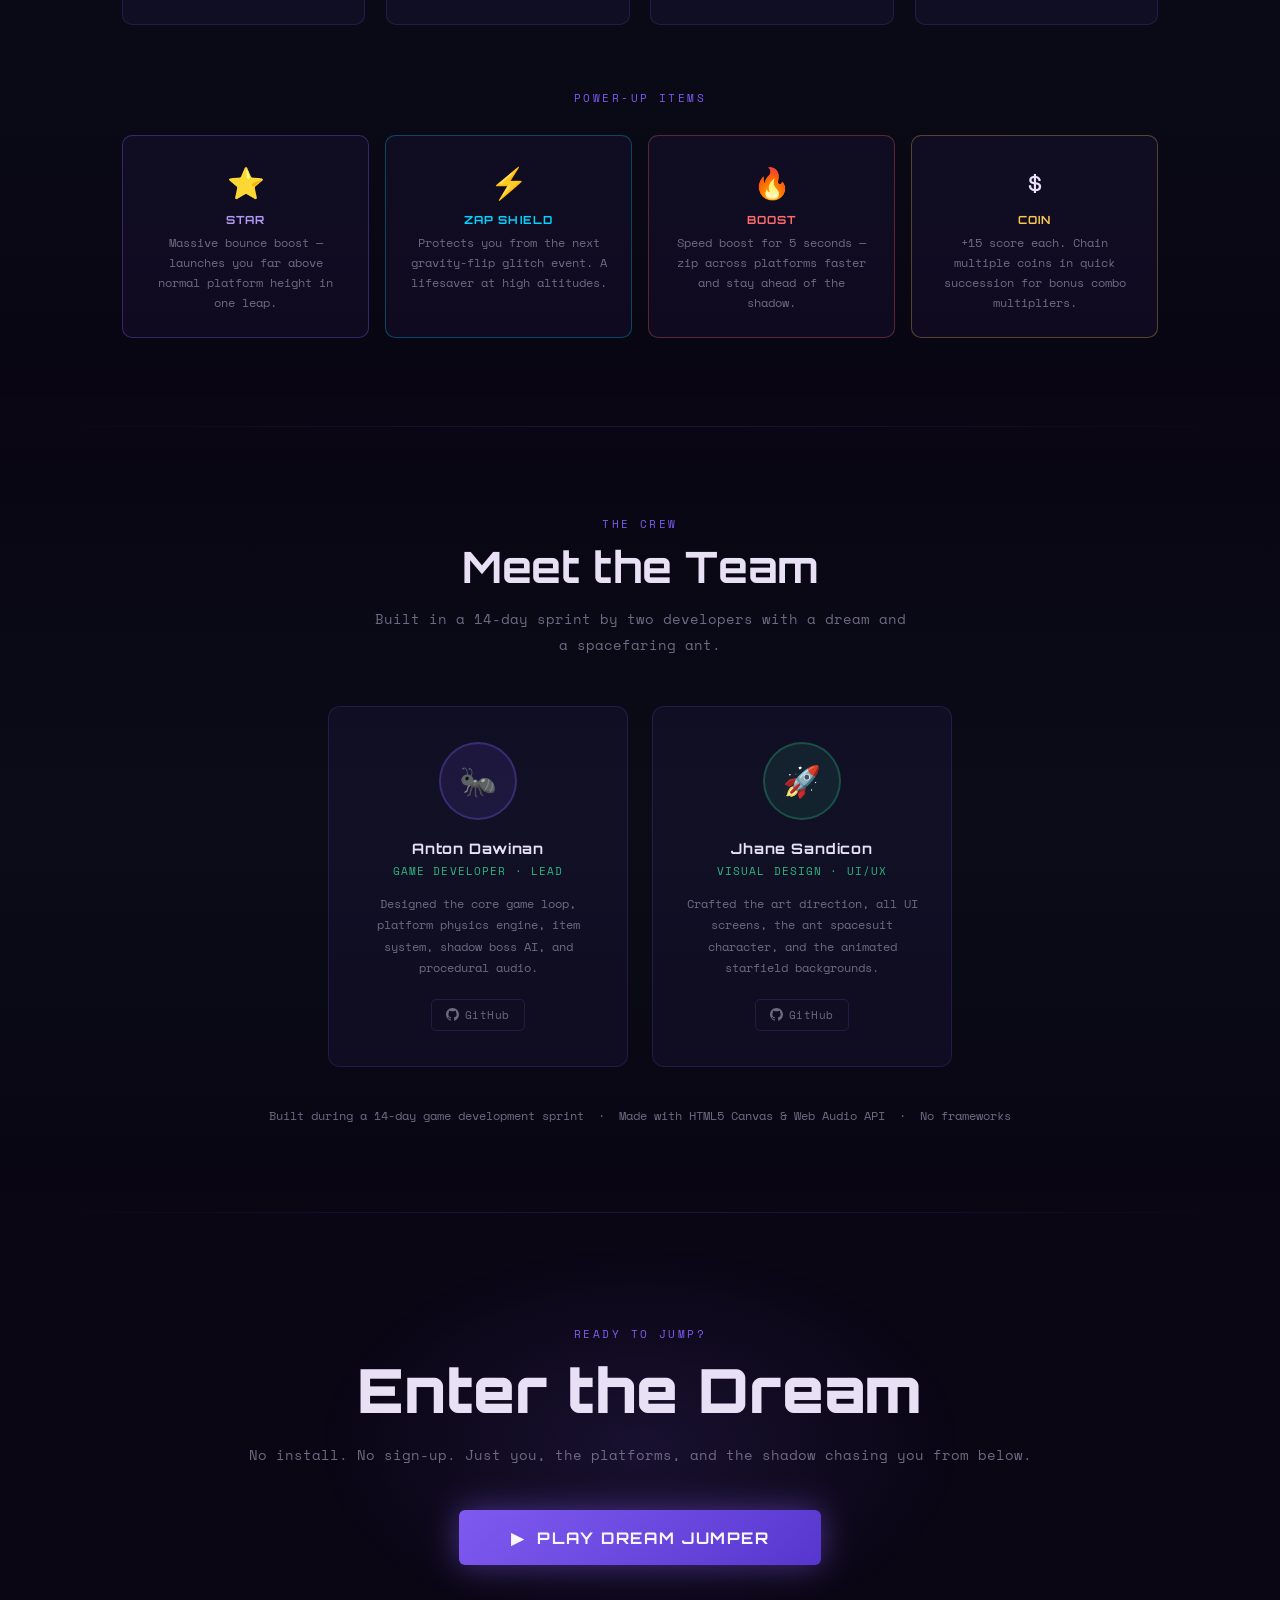
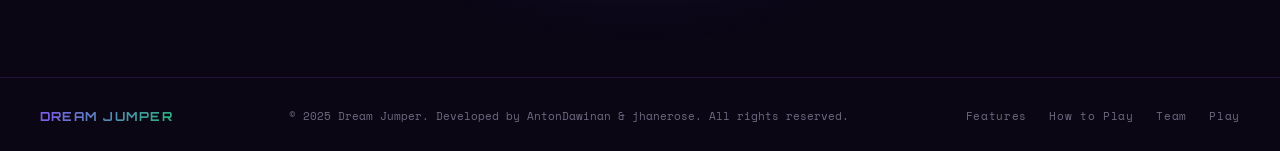
==== commit 16a7f2dc: "update Dream Jumper credits by jhanerose" ====
--- a/index.html
+++ b/index.html
@@ -262,7 +262,7 @@
 <!-- ══ FOOTER ══ -->
 <footer>
   <span class="footer-brand">DREAM JUMPER</span>
-  <span class="footer-note">© 2025 Dream Jumper Team. All rights reserved.</span>
+  <span class="footer-note">© 2025 Dream Jumper. Developed by AntonDawinan & jhanerose. All rights reserved.</span>
   <div class="footer-links">
     <a href="#features">Features</a>
     <a href="#how-to-play">How to Play</a>
